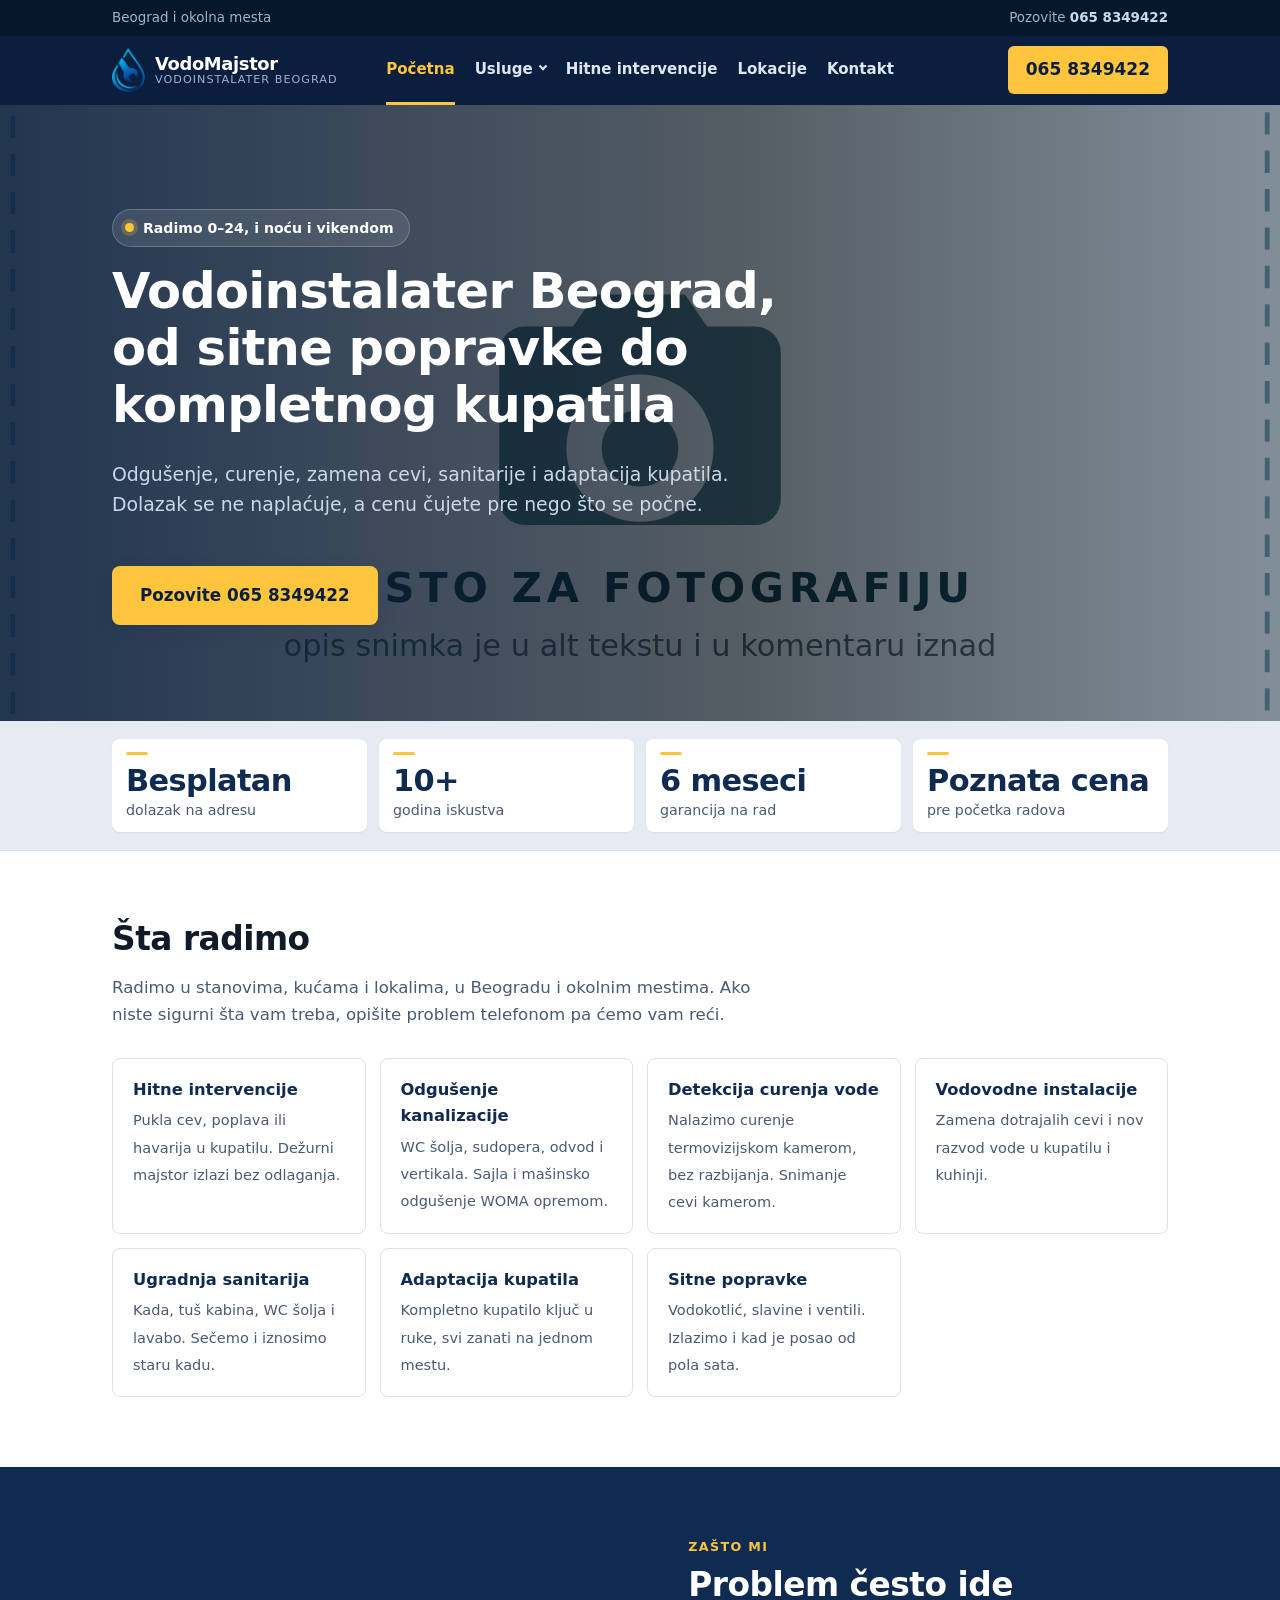
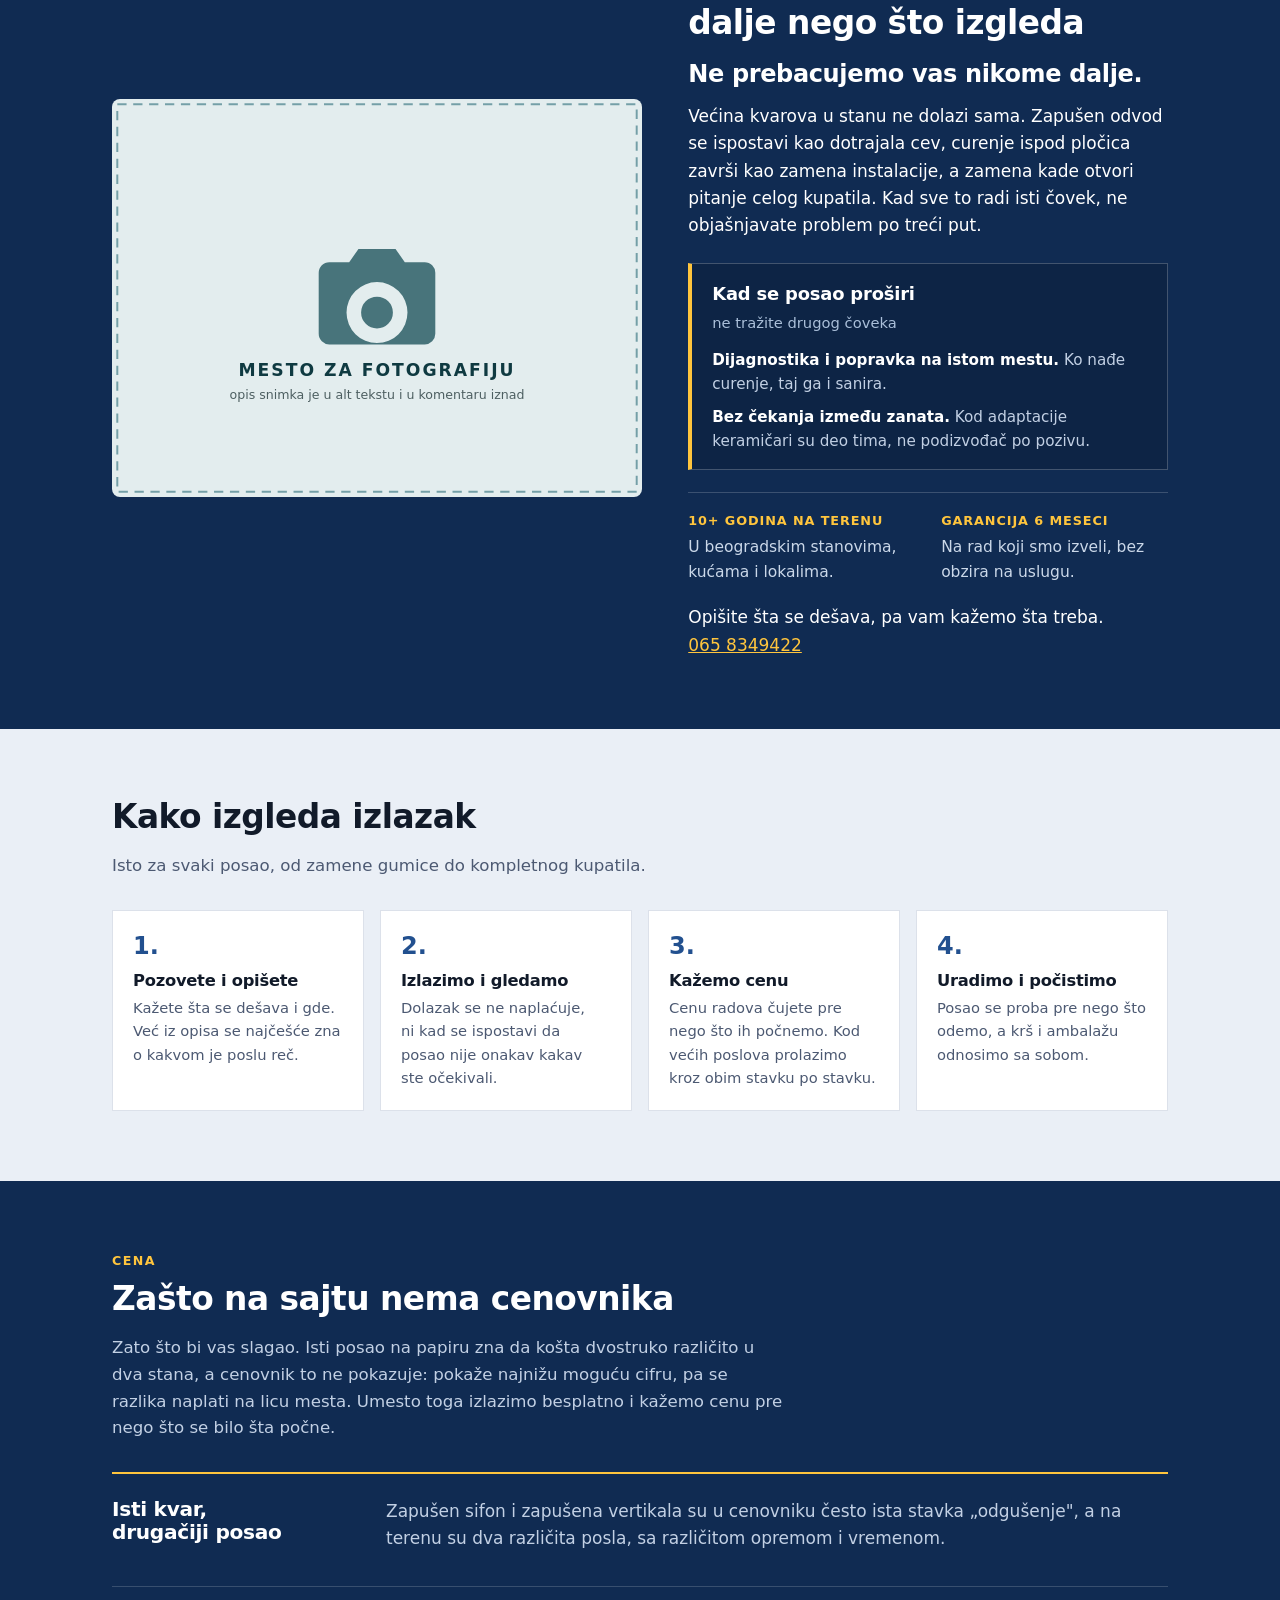
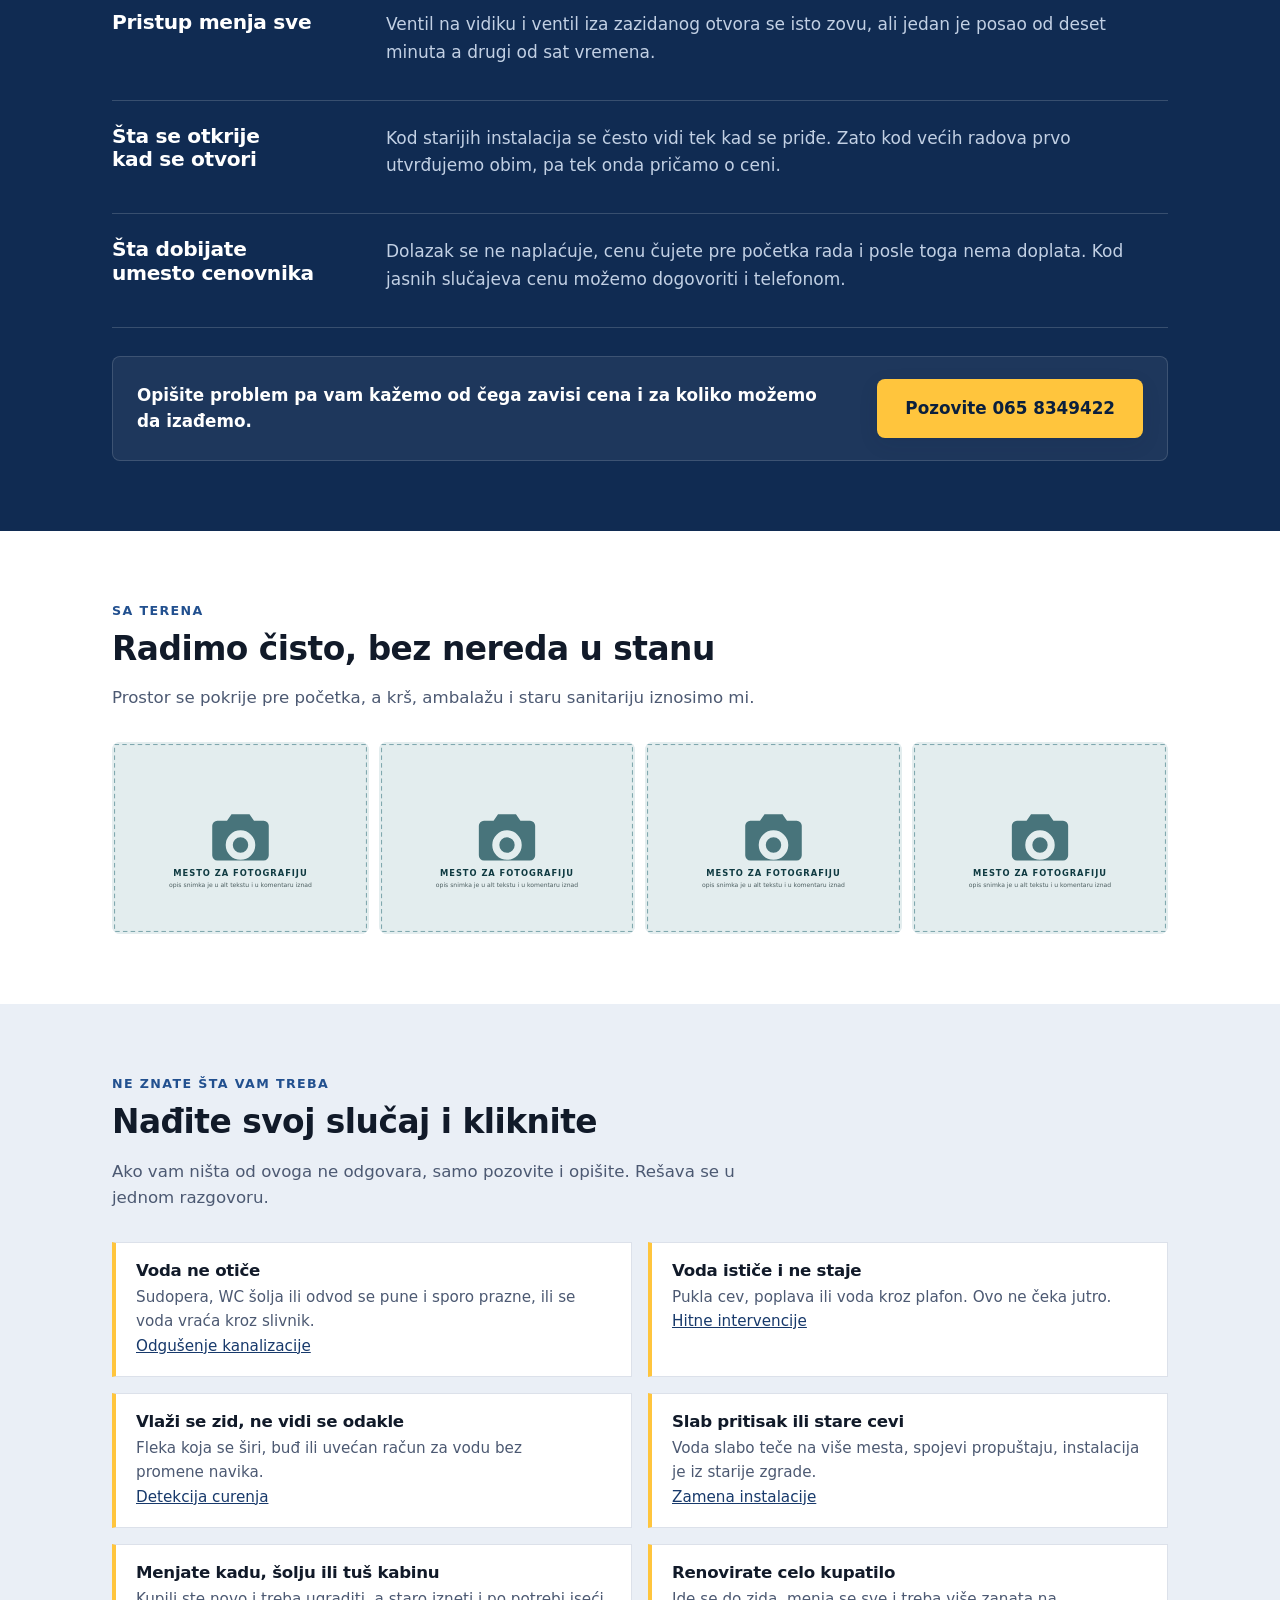
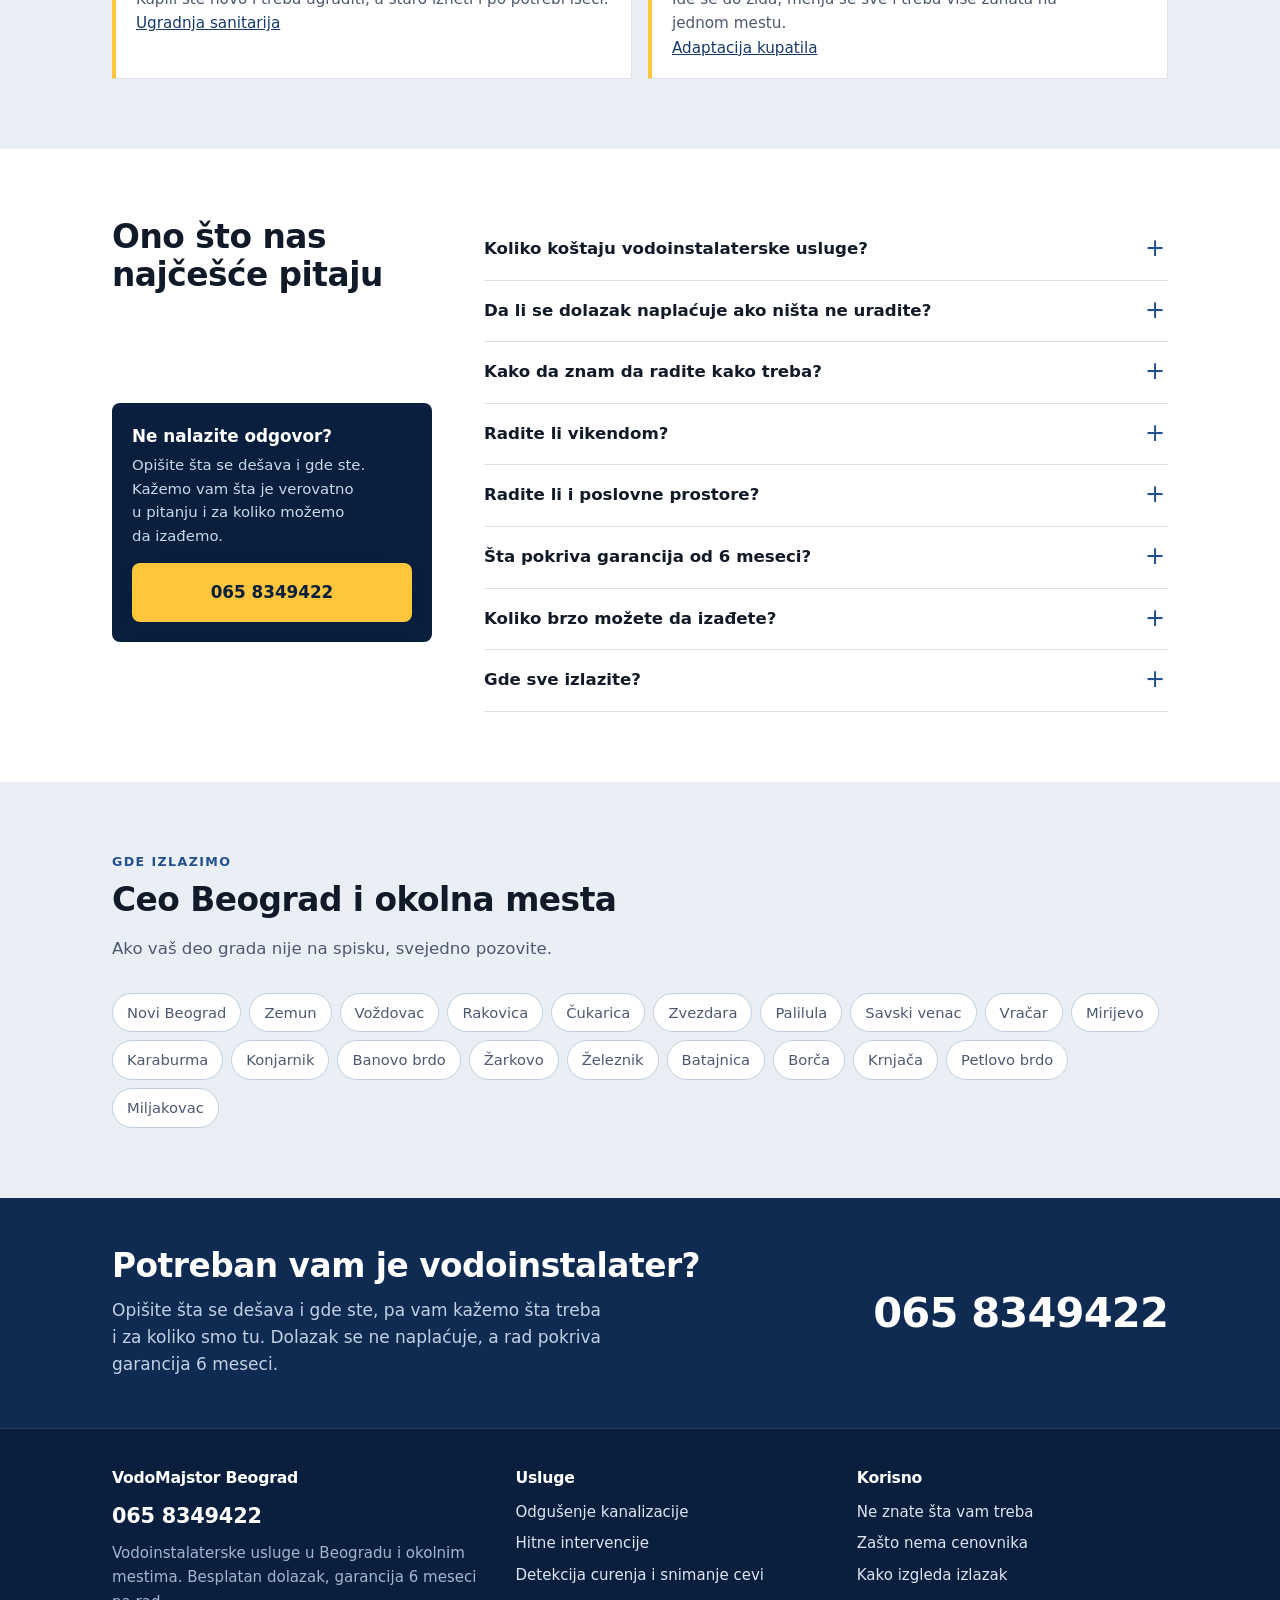
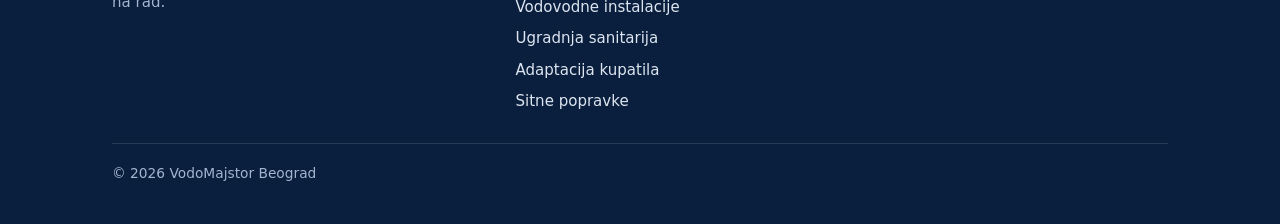
==== index.html @ 96fa8dd1 "Home v3: kraci podnaslov Co-Authored-By: Claude Opus 5 <noreply@anthropic.com>" ====
<!doctype html>
<html lang="sr">
<head>
<meta charset="utf-8">
<meta name="viewport" content="width=device-width, initial-scale=1">

<title>Vodoinstalater Beograd | Odgušenje, curenje, kupatila | VodoMajstor</title>
<meta name="description" content="Vodoinstalater u Beogradu za odgušenje kanalizacije, hitne intervencije, detekciju curenja, zamenu cevi i kompletna kupatila. Besplatan dolazak, garancija 6 meseci na rad.">
<link rel="canonical" href="https://vodomajstor-beograd.rs/">

<meta property="og:type" content="website">
<meta property="og:title" content="Vodoinstalater Beograd, od sitne popravke do kompletnog kupatila">
<meta property="og:description" content="Odgušenje, hitne intervencije, detekcija curenja, instalacije, sanitarije i adaptacija kupatila. Besplatan dolazak, garancija 6 meseci na rad.">
<meta property="og:url" content="https://vodomajstor-beograd.rs/">
<meta property="og:locale" content="sr_RS">

<link rel="stylesheet" href="/css/style.css">
</head>
<body>

<a class="visually-hidden" href="#glavni-sadrzaj">Preskoči na sadržaj</a>

<div class="topbar">
  <div class="wrap">
    <span>Beograd i okolna mesta</span>
    <span>Pozovite <a href="tel:+381658349422">065 8349422</a></span>
  </div>
</div>

<header class="site-header">
  <div class="wrap">
    <div class="site-header__bar">
      <a class="brand" href="/">
        <img src="/slike/logo.webp" alt="" width="72" height="96" decoding="async">
        <span class="brand__text">
          <strong>VodoMajstor</strong>
          <span>Vodoinstalater Beograd</span>
        </span>
      </a>

      <nav class="site-nav" id="glavna-navigacija" data-open="false" aria-label="Glavna navigacija">
        <ul>
          <li><a href="/" aria-current="page">Početna</a></li>

          <li>
            <button class="sub-toggle" type="button" aria-expanded="false">Usluge</button>
            <ul class="sub">
              <li class="sub__group">Hitno i odgušenje</li>
              <li><a href="/odgusenje-kanalizacije/">Odgušenje kanalizacije<em>WC, sudopera, odvod, mašinsko</em></a></li>
              <li><a href="/hitne-intervencije/">Hitne intervencije<em>Pukla cev, poplava, havarija</em></a></li>

              <li class="sub__group">Radovi i dijagnostika</li>
              <li><a href="/detekcija-curenja-vode/">Detekcija curenja<em>Snimanje cevi kamerom</em></a></li>
              <li><a href="/vodovodne-instalacije/">Vodovodne instalacije<em>Zamena cevi, razvod vode</em></a></li>
              <li><a href="/ugradnja-sanitarija/">Ugradnja sanitarija<em>WC šolja, kada, tuš kabina</em></a></li>
              <li><a href="/adaptacija-kupatila/">Adaptacija kupatila<em>Kompletno kupatilo, ključ u ruke</em></a></li>
              <li><a href="/sitne-popravke/">Sitne popravke<em>Slavine, ventili, vodokotlići</em></a></li>

              <li class="sub__cta">
                <b>Ne znate koga da zovete?</b>
                <span>Opišite problem, kažemo vam šta treba.</span>
                <a href="tel:+381658349422">065 8349422</a>
              </li>
            </ul>
          </li>

          <li><a href="/hitne-intervencije/">Hitne intervencije</a></li>
          <li><a href="#gde-izlazimo">Lokacije</a></li>
          <li><a href="/kontakt/">Kontakt</a></li>
        </ul>
      </nav>

      <button class="nav-toggle" type="button" aria-expanded="false" aria-controls="glavna-navigacija">
        <b aria-hidden="true"></b> Meni
      </button>

      <a class="header-call" href="tel:+381658349422">065 8349422</a>
    </div>
  </div>
</header>

<main id="glavni-sadrzaj">

  <!-- ===== Hero ===== -->
  <section class="hero">
    <div class="hero__media" aria-hidden="true">
      <!-- FOTO BRIEF: majstor u radnom odelu sa alatom, u kupatilu ili pored kombija, gleda u kameru ili radi |
           pejzaž, širok kadar, mesta sa leve strane za tekst | pozadina heroja, biće zatamnjena.
           Ovo je najvažnija slika na sajtu, jer je prvo što vidi najveći deo saobraćaja. -->
      <img src="/slike/_placeholder.svg"
           data-foto="home-hero-majstor"
           alt="Vodoinstalater u Beogradu na intervenciji"
           width="1600" height="900" fetchpriority="high" decoding="async">
    </div>

    <div class="wrap">
      <div class="hero__inner">
        <span class="hero__status">Radimo 0–24, i noću i vikendom</span>

        <h1>Vodoinstalater Beograd, od sitne popravke do kompletnog kupatila</h1>

        <p class="hero__sub">
          Odgušenje, curenje, zamena cevi, sanitarije i adaptacija kupatila.
          Dolazak se ne naplaćuje, a cenu čujete pre nego što se počne.
        </p>

        <div class="btn-row">
          <a class="btn btn--call" href="tel:+381658349422">Pozovite 065 8349422</a>
        </div>
      </div>
    </div>
  </section>

  <!-- ===== Traka sa brojevima ===== -->
  <div class="stats">
    <div class="wrap">
      <ul>
        <li><b>Besplatan</b><span>dolazak na adresu</span></li>
        <li><b>10+</b><span>godina iskustva</span></li>
        <li><b>6 meseci</b><span>garancija na rad</span></li>
        <li><b>Poznata cena</b><span>pre početka radova</span></li>
      </ul>
    </div>
  </div>

  <!-- ===== Usluge ===== -->
  <section class="sec" id="usluge">
    <div class="wrap">
      <div class="sec__head">
        <h2>Šta radimo</h2>
        <p>Radimo u stanovima, kućama i lokalima, u Beogradu i okolnim mestima. Ako niste sigurni šta vam treba, opišite problem telefonom pa ćemo vam reći.</p>
      </div>

      <div class="cards">
        <a href="/hitne-intervencije/"><b>Hitne intervencije</b><span>Pukla cev, poplava ili havarija u kupatilu. Dežurni majstor izlazi bez odlaganja.</span></a>
        <a href="/odgusenje-kanalizacije/"><b>Odgušenje kanalizacije</b><span>WC šolja, sudopera, odvod i vertikala. Sajla i mašinsko odgušenje WOMA opremom.</span></a>
        <a href="/detekcija-curenja-vode/"><b>Detekcija curenja vode</b><span>Nalazimo curenje termovizijskom kamerom, bez razbijanja. Snimanje cevi kamerom.</span></a>
        <a href="/vodovodne-instalacije/"><b>Vodovodne instalacije</b><span>Zamena dotrajalih cevi i nov razvod vode u kupatilu i kuhinji.</span></a>
        <a href="/ugradnja-sanitarija/"><b>Ugradnja sanitarija</b><span>Kada, tuš kabina, WC šolja i lavabo. Sečemo i iznosimo staru kadu.</span></a>
        <a href="/adaptacija-kupatila/"><b>Adaptacija kupatila</b><span>Kompletno kupatilo ključ u ruke, svi zanati na jednom mestu.</span></a>
        <a href="/sitne-popravke/"><b>Sitne popravke</b><span>Vodokotlić, slavine i ventili. Izlazimo i kad je posao od pola sata.</span></a>
      </div>
    </div>
  </section>

  <!-- ===== Jedan majstor za sve (diferencijator) ===== -->
  <section class="sec sec--dark" id="jedan-broj">
    <div class="wrap">
      <div class="split">
        <div class="split__media">
          <!-- FOTO BRIEF: kombi sa opremom otvoren, vidi se alat i mašine, ili majstor sa opremom u haustoru |
               pejzaž | uz sekciju o tome zašto jedan majstor za sve -->
          <img src="/slike/_placeholder.svg"
               data-foto="home-oprema-kombi"
               alt="Oprema vodoinstalatera za izlazak na teren u Beogradu"
               width="800" height="600" loading="lazy" decoding="async">
        </div>

        <div>
          <span class="sec__label">Zašto mi</span>
          <h2>Problem često ide dalje nego što izgleda</h2>

          <p class="lead-line">Ne prebacujemo vas nikome dalje.</p>
          <p>
            Većina kvarova u stanu ne dolazi sama. Zapušen odvod se ispostavi kao dotrajala cev,
            curenje ispod pločica završi kao zamena instalacije, a zamena kade otvori pitanje
            celog kupatila. Kad sve to radi isti čovek, ne objašnjavate problem po treći put.
          </p>

          <div class="kit">
            <div class="kit__head">
              <b>Kad se posao proširi</b>
              <span>ne tražite drugog čoveka</span>
            </div>
            <div class="kit__lines">
              <p><b>Dijagnostika i popravka na istom mestu.</b> Ko nađe curenje, taj ga i sanira.</p>
              <p><b>Bez čekanja između zanata.</b> Kod adaptacije keramičari su deo tima, ne podizvođač po pozivu.</p>
            </div>
          </div>

          <div class="rule">
            <div>
              <b>10+ godina na terenu</b>
              <span>U beogradskim stanovima, kućama i lokalima.</span>
            </div>
            <div>
              <b>Garancija 6 meseci</b>
              <span>Na rad koji smo izveli, bez obzira na uslugu.</span>
            </div>
          </div>

          <p style="margin-top:20px">Opišite šta se dešava, pa vam kažemo šta treba. <a href="tel:+381658349422">065 8349422</a></p>
        </div>
      </div>
    </div>
  </section>

  <!-- ===== Kako izgleda izlazak ===== -->
  <section class="sec sec--soft" id="kako-radimo">
    <div class="wrap">
      <div class="sec__head">
        <h2>Kako izgleda izlazak</h2>
        <p>Isto za svaki posao, od zamene gumice do kompletnog kupatila.</p>
      </div>

      <ol class="steps">
        <li>
          <h3>Pozovete i opišete</h3>
          <p>Kažete šta se dešava i gde. Već iz opisa se najčešće zna o kakvom je poslu reč.</p>
        </li>
        <li>
          <h3>Izlazimo i gledamo</h3>
          <p>Dolazak se ne naplaćuje, ni kad se ispostavi da posao nije onakav kakav ste očekivali.</p>
        </li>
        <li>
          <h3>Kažemo cenu</h3>
          <p>Cenu radova čujete pre nego što ih počnemo. Kod većih poslova prolazimo kroz obim stavku po stavku.</p>
        </li>
        <li>
          <h3>Uradimo i počistimo</h3>
          <p>Posao se proba pre nego što odemo, a krš i ambalažu odnosimo sa sobom.</p>
        </li>
      </ol>
    </div>
  </section>

  <!-- ===== Cenovnik ===== -->
  <section class="sec sec--dark" id="cena">
    <div class="wrap">
      <div class="sec__head">
        <span class="sec__label">Cena</span>
        <h2>Zašto na sajtu nema cenovnika</h2>
        <p>Zato što bi vas slagao. Isti posao na papiru zna da košta dvostruko različito u dva stana, a cenovnik to ne pokazuje: pokaže najnižu moguću cifru, pa se razlika naplati na licu mesta. Umesto toga izlazimo besplatno i kažemo cenu pre nego što se bilo šta počne.</p>
      </div>

      <div class="rows rows--dark">
        <div class="rows__item">
          <h3>Isti kvar, drugačiji posao</h3>
          <div><p>Zapušen sifon i zapušena vertikala su u cenovniku često ista stavka „odgušenje", a na terenu su dva različita posla, sa različitom opremom i vremenom.</p></div>
        </div>
        <div class="rows__item">
          <h3>Pristup menja sve</h3>
          <div><p>Ventil na vidiku i ventil iza zazidanog otvora se isto zovu, ali jedan je posao od deset minuta a drugi od sat vremena.</p></div>
        </div>
        <div class="rows__item">
          <h3>Šta se otkrije kad se otvori</h3>
          <div><p>Kod starijih instalacija se često vidi tek kad se priđe. Zato kod većih radova prvo utvrđujemo obim, pa tek onda pričamo o ceni.</p></div>
        </div>
        <div class="rows__item">
          <h3>Šta dobijate umesto cenovnika</h3>
          <div><p>Dolazak se ne naplaćuje, cenu čujete pre početka rada i posle toga nema doplata. Kod jasnih slučajeva cenu možemo dogovoriti i telefonom.</p></div>
        </div>
      </div>

      <div class="cta-strip cta-strip--dark" style="margin-top:28px">
        <p>Opišite problem pa vam kažemo od čega zavisi cena i za koliko možemo da izađemo.</p>
        <a class="btn btn--call" href="tel:+381658349422">Pozovite 065 8349422</a>
      </div>
    </div>
  </section>

  <!-- ===== Sa terena ===== -->
  <section class="sec">
    <div class="wrap">
      <div class="sec__head">
        <span class="sec__label">Sa terena</span>
        <h2>Radimo čisto, bez nereda u stanu</h2>
        <p>Prostor se pokrije pre početka, a krš, ambalažu i staru sanitariju iznosimo mi.</p>
      </div>

      <ul class="gallery" data-gallery>
        <li>
          <button type="button" aria-label="Uvećaj fotografiju: mašinsko odgušenje">
            <!-- FOTO BRIEF: WOMA oprema u radu | kvadrat ili pejzaž | traka „sa terena", najbolja slika sa odgušenja -->
            <img src="/slike/_placeholder.svg" data-foto="home-odgusenje"
                 alt="Mašinsko odgušenje kanalizacije u Beogradu"
                 width="600" height="450" loading="lazy" decoding="async">
          </button>
        </li>
        <li>
          <button type="button" aria-label="Uvećaj fotografiju: nov razvod cevi">
            <!-- FOTO BRIEF: nove cevi u trasi pre zatvaranja | kvadrat ili pejzaž | najbolja slika sa instalacija -->
            <img src="/slike/_placeholder.svg" data-foto="home-instalacije"
                 alt="Nov razvod vodovodnih cevi u kupatilu"
                 width="600" height="450" loading="lazy" decoding="async">
          </button>
        </li>
        <li>
          <button type="button" aria-label="Uvećaj fotografiju: montaža sanitarije">
            <!-- FOTO BRIEF: montaža tuš kabine ili kade | kvadrat ili pejzaž | najbolja slika sa sanitarija -->
            <img src="/slike/_placeholder.svg" data-foto="home-sanitarije"
                 alt="Montaža tuš kabine u kupatilu u Beogradu"
                 width="600" height="450" loading="lazy" decoding="async">
          </button>
        </li>
        <li>
          <button type="button" aria-label="Uvećaj fotografiju: gotovo kupatilo">
            <!-- FOTO BRIEF: gotovo renovirano kupatilo | kvadrat ili pejzaž | najbolja slika sa adaptacije -->
            <img src="/slike/_placeholder.svg" data-foto="home-adaptacija"
                 alt="Gotovo kupatilo posle kompletne adaptacije"
                 width="600" height="450" loading="lazy" decoding="async">
          </button>
        </li>
      </ul>
    </div>
  </section>

  <!-- ===== Kad koga zvati ===== -->
  <section class="sec sec--soft" id="sta-mi-treba">
    <div class="wrap">
      <div class="sec__head">
        <span class="sec__label">Ne znate šta vam treba</span>
        <h2>Nađite svoj slučaj i kliknite</h2>
        <p>Ako vam ništa od ovoga ne odgovara, samo pozovite i opišite. Rešava se u jednom razgovoru.</p>
      </div>

      <div class="warn">
        <div class="warn__item">
          <h3>Voda ne otiče</h3>
          <p>Sudopera, WC šolja ili odvod se pune i sporo prazne, ili se voda vraća kroz slivnik.<br><a href="/odgusenje-kanalizacije/">Odgušenje kanalizacije</a></p>
        </div>
        <div class="warn__item">
          <h3>Voda ističe i ne staje</h3>
          <p>Pukla cev, poplava ili voda kroz plafon. Ovo ne čeka jutro.<br><a href="/hitne-intervencije/">Hitne intervencije</a></p>
        </div>
        <div class="warn__item">
          <h3>Vlaži se zid, ne vidi se odakle</h3>
          <p>Fleka koja se širi, buđ ili uvećan račun za vodu bez promene navika.<br><a href="/detekcija-curenja-vode/">Detekcija curenja</a></p>
        </div>
        <div class="warn__item">
          <h3>Slab pritisak ili stare cevi</h3>
          <p>Voda slabo teče na više mesta, spojevi propuštaju, instalacija je iz starije zgrade.<br><a href="/vodovodne-instalacije/">Zamena instalacije</a></p>
        </div>
        <div class="warn__item">
          <h3>Menjate kadu, šolju ili tuš kabinu</h3>
          <p>Kupili ste novo i treba ugraditi, a staro izneti i po potrebi iseći.<br><a href="/ugradnja-sanitarija/">Ugradnja sanitarija</a></p>
        </div>
        <div class="warn__item">
          <h3>Renovirate celo kupatilo</h3>
          <p>Ide se do zida, menja se sve i treba više zanata na jednom mestu.<br><a href="/adaptacija-kupatila/">Adaptacija kupatila</a></p>
        </div>
      </div>
    </div>
  </section>

  <!-- ===== FAQ ===== -->
  <section class="sec">
    <div class="wrap">
      <div class="faq-grid">
        <div class="sec__head">
          <h2>Ono što nas najčešće pitaju</h2>
        </div>

        <div class="faq">
          <details>
            <summary>Koliko koštaju vodoinstalaterske usluge?</summary>
            <div class="faq__a">
              <p>Zavisi od posla, a razlika između dva slična slučaja ume da bude velika. Dolazak se ne naplaćuje, pa izlazimo, pogledamo i kažemo cenu pre nego što bilo šta počnemo. Kod jasnih slučajeva cenu možemo dogovoriti i telefonom. <a href="#cena">Zašto nema cenovnika</a> objasnili smo iznad.</p>
            </div>
          </details>

          <details>
            <summary>Da li se dolazak naplaćuje ako ništa ne uradite?</summary>
            <div class="faq__a">
              <p>Ne. Dolazak se ne naplaćuje ni kad se posle pregleda dogovorimo da se ne radi. Bolje je da izađemo i kažemo da nešto ne vredi raditi, nego da vas ubeđujemo preko telefona.</p>
            </div>
          </details>

          <details>
            <summary>Kako da znam da radite kako treba?</summary>
            <div class="faq__a">
              <p>Prava preporuka dolazi od ljudi kojima smo radili, a ne sa sajta, pa je nećemo izmišljati. Ono što možemo da ponudimo unapred su tri stvari koje se proveravaju: cenu čujete pre nego što se počne, rad pokriva garancija 6 meseci, i za sobom ostavljamo čisto. Ako nešto ne valja, izlazimo ponovo.</p>
            </div>
          </details>

          <details>
            <summary>Radite li vikendom?</summary>
            <div class="faq__a">
              <p>Za hitne slučajeve izlazimo i vikendom i noću. Planski poslovi, kao montaža ili adaptacija, dogovaraju se za termin koji vama odgovara. Ako se voda izliva, to je <a href="/hitne-intervencije/">hitna intervencija</a> i tako je tretiramo.</p>
            </div>
          </details>

          <details>
            <summary>Radite li i poslovne prostore?</summary>
            <div class="faq__a">
              <p>Da, stanove, kuće i lokale. Kod lokala se radovi obično dogovaraju van radnog vremena, da prostor ne stoji zatvoren duže nego što mora.</p>
            </div>
          </details>

          <details>
            <summary>Šta pokriva garancija od 6 meseci?</summary>
            <div class="faq__a">
              <p>Garancija pokriva <strong>naš rad</strong>: ono što smo mi izveli, spojili ili ugradili. Ne pokriva proizvod koji ste sami kupili, jer za njega garantuje proizvođač, ni kvar nastao naknadno.</p>
            </div>
          </details>

          <details>
            <summary>Koliko brzo možete da izađete?</summary>
            <div class="faq__a">
              <p>Kod hitnih slučajeva i zapušenja najčešće smo na adresi za 30 minuta. Za planske poslove se dogovara termin, jer tu nije bitna brzina nego da se izađe kad vama odgovara.</p>
            </div>
          </details>

          <details>
            <summary>Gde sve izlazite?</summary>
            <div class="faq__a">
              <p>Ceo Beograd i okolna mesta. Ako vaš deo grada nije na <a href="#gde-izlazimo">spisku</a>, svejedno pozovite pa da proverimo.</p>
            </div>
          </details>
        </div>

        <div class="faq-card">
          <b>Ne nalazite odgovor?</b>
          <p>Opišite šta se dešava i gde ste. Kažemo vam šta je verovatno u pitanju i za koliko možemo da izađemo.</p>
          <a class="btn btn--call" href="tel:+381658349422">065 8349422</a>
        </div>
      </div>
    </div>
  </section>

  <!-- ===== Gde radimo ===== -->
  <section class="sec sec--soft" id="gde-izlazimo">
    <div class="wrap">
      <div class="sec__head">
        <span class="sec__label">Gde izlazimo</span>
        <h2>Ceo Beograd i okolna mesta</h2>
        <p>Ako vaš deo grada nije na spisku, svejedno pozovite.</p>
      </div>

      <ul class="chips">
        <li><span>Novi Beograd</span></li>
        <li><span>Zemun</span></li>
        <li><span>Voždovac</span></li>
        <li><span>Rakovica</span></li>
        <li><span>Čukarica</span></li>
        <li><span>Zvezdara</span></li>
        <li><span>Palilula</span></li>
        <li><span>Savski venac</span></li>
        <li><span>Vračar</span></li>
        <li><span>Mirijevo</span></li>
        <li><span>Karaburma</span></li>
        <li><span>Konjarnik</span></li>
        <li><span>Banovo brdo</span></li>
        <li><span>Žarkovo</span></li>
        <li><span>Železnik</span></li>
        <li><span>Batajnica</span></li>
        <li><span>Borča</span></li>
        <li><span>Krnjača</span></li>
        <li><span>Petlovo brdo</span></li>
        <li><span>Miljakovac</span></li>
      </ul>
    </div>
  </section>

  <!-- ===== Završni CTA ===== -->
  <section class="band">
    <div class="wrap">
      <div class="band__inner">
        <div>
          <h2>Potreban vam je vodoinstalater?</h2>
          <p>Opišite šta se dešava i gde ste, pa vam kažemo šta treba i za koliko smo tu. Dolazak se ne naplaćuje, a rad pokriva garancija 6 meseci.</p>
        </div>
        <a class="band__phone" href="tel:+381658349422">065 8349422</a>
      </div>
    </div>
  </section>

</main>

<footer class="site-footer">
  <div class="wrap">
    <div class="footer-grid">
      <div>
        <h2>VodoMajstor Beograd</h2>
        <a class="footer-phone" href="tel:+381658349422">065 8349422</a>
        <p>Vodoinstalaterske usluge u Beogradu i okolnim mestima. Besplatan dolazak, garancija 6 meseci na rad.</p>
      </div>

      <div>
        <h3>Usluge</h3>
        <ul>
          <li><a href="/odgusenje-kanalizacije/">Odgušenje kanalizacije</a></li>
          <li><a href="/hitne-intervencije/">Hitne intervencije</a></li>
          <li><a href="/detekcija-curenja-vode/">Detekcija curenja i snimanje cevi</a></li>
          <li><a href="/vodovodne-instalacije/">Vodovodne instalacije</a></li>
          <li><a href="/ugradnja-sanitarija/">Ugradnja sanitarija</a></li>
          <li><a href="/adaptacija-kupatila/">Adaptacija kupatila</a></li>
          <li><a href="/sitne-popravke/">Sitne popravke</a></li>
        </ul>
      </div>

      <div>
        <h3>Korisno</h3>
        <ul>
          <li><a href="/#sta-mi-treba">Ne znate šta vam treba</a></li>
          <li><a href="/#cena">Zašto nema cenovnika</a></li>
          <li><a href="/#kako-radimo">Kako izgleda izlazak</a></li>
        </ul>
      </div>
    </div>

    <div class="footer-bottom">
      <p>© 2026 VodoMajstor Beograd</p>
    </div>
  </div>
</footer>

<div class="call-dock">
  <a class="btn btn--call" href="tel:+381658349422">Pozovite 065 8349422</a>
</div>

<dialog class="lightbox" id="lightbox" aria-label="Uvećana fotografija">
  <button class="lightbox__close" type="button" aria-label="Zatvori">&times;</button>
  <img src="" alt="">
</dialog>

<script src="/js/site.js" defer></script>

<script type="application/ld+json">
{
  "@context": "https://schema.org",
  "@graph": [
    {
      "@type": "Plumber",
      "@id": "https://vodomajstor-beograd.rs/#biznis",
      "name": "VodoMajstor Beograd",
      "url": "https://vodomajstor-beograd.rs/",
      "telephone": "+381658349422",
      "areaServed": { "@type": "City", "name": "Beograd" },
      "address": { "@type": "PostalAddress", "addressLocality": "Beograd", "addressCountry": "RS" },
      "hasOfferCatalog": {
        "@type": "OfferCatalog",
        "name": "Vodoinstalaterske usluge",
        "itemListElement": [
          { "@type": "Offer", "itemOffered": { "@type": "Service", "name": "Hitne vodoinstalaterske intervencije", "url": "https://vodomajstor-beograd.rs/hitne-intervencije/" } },
          { "@type": "Offer", "itemOffered": { "@type": "Service", "name": "Odgušenje kanalizacije", "url": "https://vodomajstor-beograd.rs/odgusenje-kanalizacije/" } },
          { "@type": "Offer", "itemOffered": { "@type": "Service", "name": "Detekcija curenja vode i snimanje cevi kamerom", "url": "https://vodomajstor-beograd.rs/detekcija-curenja-vode/" } },
          { "@type": "Offer", "itemOffered": { "@type": "Service", "name": "Vodovodne instalacije i zamena cevi", "url": "https://vodomajstor-beograd.rs/vodovodne-instalacije/" } },
          { "@type": "Offer", "itemOffered": { "@type": "Service", "name": "Ugradnja i zamena sanitarija", "url": "https://vodomajstor-beograd.rs/ugradnja-sanitarija/" } },
          { "@type": "Offer", "itemOffered": { "@type": "Service", "name": "Renoviranje i adaptacija kupatila", "url": "https://vodomajstor-beograd.rs/adaptacija-kupatila/" } },
          { "@type": "Offer", "itemOffered": { "@type": "Service", "name": "Popravka i zamena vodokotlića, slavina i ventila", "url": "https://vodomajstor-beograd.rs/sitne-popravke/" } }
        ]
      }
    },
    {
      "@type": "FAQPage",
      "@id": "https://vodomajstor-beograd.rs/#faq",
      "mainEntity": [
        {
          "@type": "Question",
          "name": "Koliko koštaju vodoinstalaterske usluge?",
          "acceptedAnswer": { "@type": "Answer", "text": "Zavisi od posla, a razlika između dva slična slučaja ume da bude velika. Dolazak se ne naplaćuje, pa izlazimo, pogledamo i kažemo cenu pre nego što bilo šta počnemo. Kod jasnih slučajeva cenu možemo dogovoriti i telefonom." }
        },
        {
          "@type": "Question",
          "name": "Da li se dolazak naplaćuje ako ništa ne uradite?",
          "acceptedAnswer": { "@type": "Answer", "text": "Ne. Dolazak se ne naplaćuje ni kad se posle pregleda dogovorimo da se ne radi." }
        },
        {
          "@type": "Question",
          "name": "Kako da znam da radite kako treba?",
          "acceptedAnswer": { "@type": "Answer", "text": "Prava preporuka dolazi od ljudi kojima smo radili, a ne sa sajta. Unapred se proveravaju tri stvari: cenu čujete pre nego što se počne, rad pokriva garancija 6 meseci, i za sobom ostavljamo čisto." }
        },
        {
          "@type": "Question",
          "name": "Radite li vikendom?",
          "acceptedAnswer": { "@type": "Answer", "text": "Za hitne slučajeve izlazimo i vikendom i noću. Planski poslovi se dogovaraju za termin koji vama odgovara." }
        },
        {
          "@type": "Question",
          "name": "Radite li i poslovne prostore?",
          "acceptedAnswer": { "@type": "Answer", "text": "Da, stanove, kuće i lokale. Kod lokala se radovi obično dogovaraju van radnog vremena." }
        },
        {
          "@type": "Question",
          "name": "Šta pokriva garancija od 6 meseci?",
          "acceptedAnswer": { "@type": "Answer", "text": "Garancija pokriva naš rad: ono što smo mi izveli, spojili ili ugradili. Ne pokriva proizvod koji ste sami kupili." }
        },
        {
          "@type": "Question",
          "name": "Koliko brzo možete da izađete?",
          "acceptedAnswer": { "@type": "Answer", "text": "Kod hitnih slučajeva i zapušenja najčešće smo na adresi za 30 minuta. Za planske poslove se dogovara termin." }
        },
        {
          "@type": "Question",
          "name": "Gde sve izlazite?",
          "acceptedAnswer": { "@type": "Answer", "text": "Ceo Beograd i okolna mesta. Ako vaš deo grada nije na spisku, svejedno pozovite pa da proverimo." }
        }
      ]
    }
  ]
}
</script>

</body>
</html>
---- css/style.css ----
/* ==========================================================================
   VodoMajstor Beograd — zajednički stilovi
   Jedan fajl za ceo sajt. Mobile-first. Bez eksternih fontova i biblioteka.

   Boje su semantički tokeni (--brand-*, --accent-*), pa se paleta menja
   na jednom mestu. Izabrana paleta: mornarska plava + žuta, prati logo.
   ========================================================================== */

/* --- 1. Tokeni ----------------------------------------------------------- */

:root {
  /* Osnovna paleta: mornarska plava + žuta.
     Prati logo, čiji raspon ide od #001356 do #32bdf6. */
  --brand-900: #0a1f3d;
  --brand-800: #102b52;
  --brand-700: #17396b;
  --brand-600: #22508f;
  --brand-100: #e6ebf3;

  --accent: #ffc53d;
  --accent-hover: #eab016;
  --accent-ink: #0a1f3d;

  /* Neutralno */
  --ink: #111a29;
  --ink-muted: #4c5972;
  --line: #dce1ea;
  --bg: #ffffff;
  --bg-soft: #eaeff6;

  /* Tipografija */
  --font: system-ui, -apple-system, "Segoe UI", Roboto, "Helvetica Neue",
    Arial, "Noto Sans", sans-serif;

  /* Ritam */
  --wrap: 1120px;
  --gut: 20px;
  --sec-y: 48px;
  --r: 8px;

  --shadow: 0 1px 2px rgba(10, 31, 61, .07), 0 6px 20px rgba(10, 31, 61, .09);
}

@media (min-width: 768px) {
  :root { --gut: 32px; --sec-y: 70px; }
}

/* --- 2. Reset ------------------------------------------------------------ */

*, *::before, *::after { box-sizing: border-box; }

html { -webkit-text-size-adjust: 100%; scroll-behavior: smooth; }

@media (prefers-reduced-motion: reduce) {
  html { scroll-behavior: auto; }
  *, *::before, *::after {
    animation-duration: .01ms !important;
    transition-duration: .01ms !important;
  }
}

body {
  margin: 0;
  font-family: var(--font);
  font-size: 17px;
  line-height: 1.6;
  color: var(--ink);
  background: var(--bg);
  -webkit-font-smoothing: antialiased;
}

img { max-width: 100%; height: auto; display: block; }

h1, h2, h3, h4 {
  margin: 0 0 .5em;
  line-height: 1.15;
  letter-spacing: -.015em;
  font-weight: 800;
  text-wrap: balance;
}

h1 { font-size: clamp(1.85rem, 5.2vw, 2.9rem); }
h2 { font-size: clamp(1.45rem, 3.4vw, 2.05rem); }
h3 { font-size: clamp(1.1rem, 1.9vw, 1.26rem); font-weight: 700; }

p { margin: 0 0 1em; text-wrap: pretty; }
p:last-child { margin-bottom: 0; }

a { color: var(--brand-700); }

ul, ol { margin: 0 0 1em; padding-left: 1.15em; }
li + li { margin-top: .35em; }

:where(a, button, summary, [tabindex]):focus-visible {
  outline: 3px solid var(--accent);
  outline-offset: 2px;
  border-radius: 3px;
}

.visually-hidden {
  position: absolute; width: 1px; height: 1px;
  margin: -1px; padding: 0; overflow: hidden;
  clip-path: inset(50%); white-space: nowrap;
}

/* --- 3. Raspored --------------------------------------------------------- */

.wrap {
  width: 100%;
  max-width: var(--wrap);
  margin-inline: auto;
  padding-inline: var(--gut);
}

.sec { padding-block: var(--sec-y); }
.sec--soft { background: var(--bg-soft); }
.sec--dark { background: var(--brand-800); color: #fff; }

/* Kompaktna tamna traka: zadržava predah u ritmu, ali sa manje tamne mase
   nego puna sekcija. Za kratke sekcije poput pokrivenosti. */
.sec--traka { padding-block: calc(var(--sec-y) * .58); }
.sec--traka .sec__head { margin-bottom: 20px; }
.sec--traka h2 { font-size: clamp(1.28rem, 2.6vw, 1.6rem); }
.sec--dark h2, .sec--dark h3 { color: #fff; }
.sec--dark a:not(.btn) { color: var(--accent); }

.sec__label {
  display: block; margin-bottom: 10px;
  color: var(--brand-600);
  font-size: .79rem; font-weight: 800;
  letter-spacing: .11em; text-transform: uppercase;
}
.sec--dark .sec__label { color: var(--accent); }

.sec__head { max-width: 62ch; margin-bottom: 30px; }
.sec__head p { color: var(--ink-muted); font-size: 1.04rem; }
.sec--dark .sec__head p { color: #c2d0e4; }

.lede { font-size: 1.06rem; color: var(--ink-muted); }

/* --- 4. Dugmad ----------------------------------------------------------- */

.btn {
  display: inline-flex;
  align-items: center;
  justify-content: center;
  gap: .5em;
  min-height: 54px;
  padding: 14px 26px;
  border: 2px solid transparent;
  border-radius: var(--r);
  font: inherit;
  font-weight: 700;
  font-size: 1.05rem;
  text-decoration: none;
  cursor: pointer;
  transition: background-color .15s, border-color .15s;
}

.btn--call { background: var(--accent); color: var(--accent-ink); box-shadow: var(--shadow); }
.btn--call:hover { background: var(--accent-hover); }

.btn--ghost { background: transparent; border-color: rgba(255, 255, 255, .45); color: #fff; }
.btn--ghost:hover { border-color: #fff; }

.btn-row { display: flex; flex-wrap: wrap; gap: 12px; }

/* --- 5. Zaglavlje -------------------------------------------------------- */

.topbar {
  background: #06162b;
  color: #9fb2cd;
  font-size: .84rem;
}
.topbar .wrap {
  display: flex;
  justify-content: space-between;
  gap: 16px;
  padding-block: 7px;
}
.topbar a { color: #cbd8e9; text-decoration: none; font-weight: 600; }
.topbar span:last-child { display: none; }
@media (min-width: 700px) { .topbar span:last-child { display: inline; } }

.site-header { position: sticky; top: 0; z-index: 40; background: var(--brand-900); color: #fff; }

/* Jedan red na desktopu: logo | navigacija | telefon.
   Na mobilnom se navigacija prelama u punu širinu ispod. */
.site-header__bar {
  display: flex; align-items: center; flex-wrap: wrap;
  gap: 12px 24px; min-height: 62px;
}

.brand {
  display: flex; align-items: center; gap: 10px;
  margin-right: auto;
  color: #fff; text-decoration: none; line-height: 1.1;
}
.brand img { height: 38px; width: auto; flex: none; }
.brand__text { display: flex; flex-direction: column; }
.brand strong { font-size: 1.12rem; font-weight: 800; letter-spacing: -.02em; }
.brand__text span { font-size: .7rem; color: #9fb2cd; text-transform: uppercase; letter-spacing: .09em; }
@media (min-width: 1040px) { .brand img { height: 44px; } }

.nav-toggle {
  display: inline-flex; align-items: center; gap: 8px;
  min-height: 44px; padding: 8px 12px;
  background: transparent;
  border: 1px solid rgba(255, 255, 255, .3);
  border-radius: 6px;
  color: #fff; font: inherit; font-weight: 600; font-size: .95rem;
  cursor: pointer;
}
.nav-toggle b { display: block; width: 18px; height: 2px; background: #fff; box-shadow: 0 5px 0 #fff, 0 -5px 0 #fff; }

.header-call {
  display: none; align-items: center; gap: 8px;
  padding: 10px 18px;
  background: var(--accent);
  border-radius: 6px;
  color: var(--accent-ink); font-weight: 800; text-decoration: none; white-space: nowrap;
}

.site-nav { flex-basis: 100%; order: 3; display: none; padding-bottom: 14px; }
.site-nav[data-open="true"] { display: block; }
.site-nav ul { margin: 0; padding: 0; list-style: none; border-top: 1px solid rgba(255, 255, 255, .15); }
.site-nav li + li { margin-top: 0; }
.site-nav a {
  display: block; padding: 13px 2px;
  border-bottom: 1px solid rgba(255, 255, 255, .1);
  color: #dde5f0; font-weight: 600; text-decoration: none;
}
.site-nav a:hover { color: #fff; }
.site-nav a[aria-current="page"] { color: var(--accent); }

/* Podmeni */
.sub-toggle {
  display: flex; align-items: center; gap: 7px;
  width: 100%; padding: 13px 2px;
  background: none; border: 0;
  border-bottom: 1px solid rgba(255, 255, 255, .1);
  color: #dde5f0; font: inherit; font-weight: 600; text-align: left;
  cursor: pointer;
}
.sub-toggle::after {
  content: ""; margin-left: auto;
  width: 8px; height: 8px;
  border-right: 2px solid currentColor; border-bottom: 2px solid currentColor;
  transform: rotate(45deg) translate(-2px, -2px);
}
.sub-toggle[aria-expanded="true"]::after { transform: rotate(-135deg) translate(-2px, -2px); }

.sub { display: none; padding: 0 0 6px 14px; }
.sub-toggle[aria-expanded="true"] + .sub { display: block; }
.sub a { font-weight: 500; font-size: .93rem; opacity: .85; }
.sub em { display: none; }

@media (min-width: 1040px) {
  .nav-toggle { display: none; }
  .header-call { display: inline-flex; }

  /* logo levo | navigacija optički na sredini | telefon desno */
  .site-header__bar { display: grid; grid-template-columns: 1fr auto 1fr; gap: 24px; }
  .brand { margin-right: 0; }
  .header-call { justify-self: end; }
  .site-nav { flex-basis: auto; order: 0; display: block; padding-bottom: 0; }
  .site-nav > ul { display: flex; gap: 20px; border: 0; }
  .site-nav > ul > li { position: relative; }
  .site-nav > ul > li > a,
  .sub-toggle {
    width: auto; padding: 21px 0; border: 0;
    border-bottom: 3px solid transparent;
    font-size: .94rem;
  }
  .site-nav > ul > li > a:hover,
  .sub-toggle:hover { border-bottom-color: rgba(255, 255, 255, .3); }
  .site-nav a[aria-current="page"] { border-bottom-color: var(--accent); }
  .sub-toggle::after { margin-left: 0; width: 6px; height: 6px; }

  /* dropdown */
  .sub {
    position: absolute; top: 100%; left: -16px;
    display: block; visibility: hidden; opacity: 0;
    width: 36rem; padding: 10px;
    background: var(--brand-800);
    border: 1px solid rgba(255, 255, 255, .14);
    border-radius: var(--r);
    box-shadow: 0 18px 40px rgba(0, 0, 0, .35);
    transition: opacity .12s;
  }
  .site-nav li:hover > .sub,
  .site-nav li:focus-within > .sub,
  .sub-toggle[aria-expanded="true"] + .sub { visibility: visible; opacity: 1; }

  .sub { display: grid; grid-template-columns: 1fr 1fr; gap: 0 8px; align-content: start; }
  .sub li { margin: 0; }
  .sub__group { grid-column: 1 / -1; }
  .sub__group ~ .sub__group { margin-top: 6px; }
  .sub__cta { grid-column: 1 / -1; }
  .sub a {
    display: block; padding: 9px 12px; border-radius: 5px;
    font-size: .93rem; font-weight: 600; opacity: 1; border: 0;
  }
  .sub a:hover { background: rgba(255, 255, 255, .09); }
  .sub em {
    display: block; margin-top: 1px;
    color: #8fa4c2; font-style: normal; font-size: .8rem; font-weight: 400;
  }
  .sub__group {
    padding: 10px 12px 4px;
    color: var(--accent);
    font-size: .72rem; font-weight: 800; letter-spacing: .1em; text-transform: uppercase;
  }
  .sub__cta {
    margin-top: 6px; padding: 12px;
    background: rgba(0, 0, 0, .28);
    border-radius: 5px;
  }
  .sub__cta b { display: block; font-size: .9rem; }
  .sub__cta span { display: block; margin-bottom: 8px; color: #8fa4c2; font-size: .8rem; }
  .sub__cta a { background: var(--accent); color: var(--accent-ink); text-align: center; }
  .sub__cta a:hover { background: var(--accent-hover); }
}

/* --- 6. Hero ------------------------------------------------------------- */

.hero { position: relative; background: var(--brand-900); color: #fff; overflow: hidden; }

.hero__media { position: absolute; inset: 0; }
.hero__media img { width: 100%; height: 100%; object-fit: cover; opacity: .5; }
.hero__media::after {
  content: "";
  position: absolute; inset: 0;
  background: linear-gradient(180deg, rgba(0, 0, 0, .28) 0%, var(--brand-900) 96%);
  opacity: .82;
}
@media (min-width: 940px) {
  .hero__media img { opacity: .62; }
  .hero__media::after {
    background: linear-gradient(90deg, var(--brand-900) 0%, rgba(0, 0, 0, .5) 58%, rgba(0, 0, 0, .12) 100%);
  }
}

.hero__inner {
  position: relative;
  display: flex; flex-direction: column; justify-content: center;
  min-height: 56svh;
  padding-block: 40px 36px;
  max-width: 46rem;
}
@media (min-width: 940px) {
  .hero__inner { min-height: 66svh; padding-block: 104px 96px; }
}


.hero h1 { color: #fff; font-size: clamp(2.1rem, 7.4vw, 3.1rem); }

/* Oznaka dostupnosti u herou. Nosi podatak kog nema u H1, zato sme da stoji. */
.hero__status {
  display: inline-flex; align-items: center; gap: 9px;
  align-self: flex-start;
  margin-bottom: 16px;
  padding: 7px 15px 7px 12px;
  background: rgba(255, 255, 255, .1);
  border: 1px solid rgba(255, 255, 255, .22);
  border-radius: 100px;
  color: #fff; font-size: .88rem; font-weight: 700;
}
.hero__status::before {
  content: ""; flex: none;
  width: 9px; height: 9px; border-radius: 50%;
  background: var(--accent);
  box-shadow: 0 0 0 4px rgba(255, 197, 61, .22);
}
.hero__sub { font-size: 1.1rem; color: #cbd8e9; max-width: 40rem; }
@media (min-width: 768px) { .hero__sub { font-size: 1.18rem; } }
.hero .btn-row { margin-top: 28px; }
@media (max-width: 519px) {
  .hero .btn-row { display: grid; gap: 10px; width: 100%; }
  .hero .btn { width: 100%; }
}

/* --- 7. Traka sa brojevima ----------------------------------------------- */

.stats { background: var(--brand-100); border-bottom: 1px solid var(--line); }
.stats .wrap { padding-block: 14px; }
.stats ul {
  display: grid; grid-template-columns: repeat(2, 1fr); gap: 8px;
  margin: 0; padding: 0; list-style: none;
}
@media (min-width: 768px) {
  .stats .wrap { padding-block: 18px; }
  .stats ul { grid-template-columns: repeat(4, 1fr); gap: 12px; }
}

.stats li {
  margin: 0; padding: 13px 14px;
  background: #fff;
  border-radius: var(--r);
  box-shadow: 0 1px 2px rgba(10, 31, 61, .06);
}
.stats li::before {
  content: ""; display: block;
  width: 22px; height: 3px; margin-bottom: 9px;
  background: var(--accent); border-radius: 2px;
}
.stats b {
  display: block;
  color: var(--brand-800);
  font-size: clamp(1.32rem, 5.2vw, 1.9rem); font-weight: 800; letter-spacing: -.02em;
  line-height: 1.1;
  font-variant-numeric: tabular-nums;
}
.stats span { display: block; margin-top: 3px; color: var(--ink-muted); font-size: .85rem; line-height: 1.3; }
@media (min-width: 768px) { .stats span { font-size: .89rem; } }

/* --- 8. Redovi problem → rešenje ----------------------------------------- */

.rows { border-top: 2px solid var(--brand-800); }
.rows__item {
  display: grid; gap: 6px 34px;
  padding-block: 24px;
  border-bottom: 1px solid var(--line);
}
@media (min-width: 820px) {
  .rows__item { grid-template-columns: 15rem 1fr; align-items: start; }
}
.rows__item h3 { margin: 0; color: var(--brand-800); }
.rows__item p { color: var(--ink-muted); margin-bottom: .6em; }
.rows__tags {
  margin: 0; padding: 0; list-style: none;
  display: flex; flex-wrap: wrap; gap: 6px 8px;
  font-size: .88rem;
}
.rows__tags li {
  margin: 0; padding: 3px 10px;
  background: var(--bg-soft);
  border: 1px solid var(--line);
  border-radius: 100px;
  color: var(--ink-muted);
}

.rows--dark { border-top-color: var(--accent); }
.rows--dark .rows__item { border-bottom-color: rgba(255, 255, 255, .17); }
.rows--dark .rows__item h3 { color: #fff; }
.rows--dark .rows__item p { color: #c2d0e4; }

/* --- 9. Slika + tekst ---------------------------------------------------- */

.split { display: grid; gap: 28px; align-items: center; }
@media (min-width: 940px) {
  .split { grid-template-columns: 1.05fr .95fr; gap: 46px; }
  .split--flip .split__media { order: 2; }
}
.split__media img { width: 100%; border-radius: var(--r); }

/* --- 10. Kartica opreme -------------------------------------------------- */

.kit {
  margin-top: 24px;
  border: 1px solid rgba(255, 255, 255, .22);
  border-left: 4px solid var(--accent);
  background: rgba(0, 0, 0, .16);
}
.kit__head { padding: 16px 20px 12px; }
.kit__head b { display: block; font-size: 1.12rem; letter-spacing: -.01em; }
.kit__head span { color: #aabfd9; font-size: .92rem; }
.kit dl { display: grid; margin: 0; padding: 0 20px 16px; font-size: .95rem; }
.kit dt { color: #8fa4c2; font-size: .78rem; text-transform: uppercase; letter-spacing: .07em; padding-top: 11px; }
.kit dd { margin: 1px 0 0; }
@media (min-width: 620px) {
  .kit dl { grid-template-columns: 9.5rem 1fr; column-gap: 18px; }
  .kit dt { padding-top: 9px; }
  .kit dd { padding-top: 9px; }
}

.rule {
  display: grid; gap: 10px;
  margin-top: 22px; padding-top: 18px;
  border-top: 1px solid rgba(255, 255, 255, .18);
  font-size: .97rem;
}
@media (min-width: 620px) { .rule { grid-template-columns: repeat(2, 1fr); gap: 10px 26px; } }
.rule div b { display: block; color: var(--accent); font-size: .8rem; text-transform: uppercase; letter-spacing: .07em; margin-bottom: 3px; }
.rule div span { color: #cbd8e9; }

/* --- 11. Tabela ---------------------------------------------------------- */

.table-scroll { overflow-x: auto; }
table {
  width: 100%; min-width: 34rem;
  border-collapse: collapse;
  font-size: .97rem;
}
caption { text-align: left; padding-bottom: 12px; color: var(--ink-muted); font-size: .95rem; }
th, td { padding: 13px 14px; text-align: left; vertical-align: top; border-bottom: 1px solid var(--line); }
thead th { background: var(--brand-800); color: #fff; font-weight: 700; border-bottom: 0; }
tbody th { font-weight: 700; color: var(--brand-800); width: 12rem; }
tbody tr:nth-child(even) td, tbody tr:nth-child(even) th { background: var(--bg-soft); }

/* --- 12. Upozorenje ------------------------------------------------------ */

.warn { display: grid; gap: 16px; }
@media (min-width: 820px) { .warn { grid-template-columns: repeat(2, 1fr); } }
.warn__item {
  padding: 18px 20px;
  background: var(--bg);
  border: 1px solid var(--line);
  border-left: 4px solid var(--accent);
}
.warn__item h3 { font-size: 1.04rem; margin-bottom: .3em; }
.warn__item p { font-size: .95rem; color: var(--ink-muted); }

/* --- 13. Koraci ---------------------------------------------------------- */

.steps {
  counter-reset: step;
  margin: 0; padding: 0; list-style: none;
  display: grid; gap: 16px;
}
@media (min-width: 940px) { .steps { grid-template-columns: repeat(4, 1fr); } }
.steps li {
  display: grid;
  grid-template-columns: auto 1fr;
  gap: 2px 12px;
  margin: 0; padding: 16px 18px;
  background: #fff; border: 1px solid var(--line);
  counter-increment: step;
}
.steps li::before {
  content: counter(step) ".";
  grid-row: 1 / 2;
  color: var(--brand-600); font-weight: 800; font-size: 1.15rem; line-height: 1.3;
  font-variant-numeric: tabular-nums;
}
.steps h3 { grid-column: 2; margin: 0; font-size: 1.02rem; line-height: 1.3; }
.steps p { grid-column: 2; font-size: .92rem; color: var(--ink-muted); }

@media (min-width: 940px) {
  .steps li { display: block; padding: 20px; }
  .steps li::before { display: block; margin-bottom: 8px; font-size: 1.5rem; }
  .steps h3 { margin-bottom: .3em; }
}

/* --- 14. Galerija -------------------------------------------------------- */

.gallery {
  display: grid; grid-template-columns: repeat(2, 1fr); gap: 10px;
  margin: 0; padding: 0; list-style: none;
}
@media (min-width: 768px) { .gallery { grid-template-columns: repeat(4, 1fr); } }
.gallery li { margin: 0; }
.gallery button {
  display: block; width: 100%; padding: 0;
  border: 0; border-radius: var(--r); overflow: hidden;
  background: var(--bg-soft); cursor: zoom-in;
}
.gallery img { width: 100%; aspect-ratio: 4 / 3; object-fit: cover; }

.lightbox { width: min(94vw, 980px); padding: 0; border: 0; border-radius: var(--r); background: #000; }
.lightbox::backdrop { background: rgba(6, 20, 22, .88); }
.lightbox img { width: 100%; height: auto; }
.lightbox__close {
  position: absolute; top: 8px; right: 8px;
  width: 44px; height: 44px;
  border: 0; border-radius: 50%;
  background: rgba(255, 255, 255, .92); color: var(--ink);
  font-size: 1.4rem; line-height: 1; cursor: pointer;
}

/* --- 15. FAQ ------------------------------------------------------------- */

.faq { max-width: 46rem; }
.faq details { border-bottom: 1px solid var(--line); }
.faq summary {
  display: flex; align-items: flex-start; gap: 14px;
  padding: 17px 0;
  font-weight: 700; font-size: 1.04rem;
  cursor: pointer; list-style: none;
}
.faq summary::-webkit-details-marker { display: none; }
.faq summary::after {
  content: "+";
  margin-left: auto; flex: none; width: 26px;
  color: var(--brand-600); font-size: 1.5rem; font-weight: 400; line-height: 1; text-align: center;
}
.faq details[open] summary::after { content: "–"; }
.faq details[open] summary { color: var(--brand-700); }
.faq__a { padding: 0 40px 18px 0; color: var(--ink-muted); }

/* --- 16. Delovi grada ---------------------------------------------------- */

.chips { margin: 0; padding: 0; list-style: none; display: flex; flex-wrap: wrap; gap: 8px; }
.chips li { margin: 0; }
.chips span {
  display: block; padding: 7px 14px;
  background: #fff; border: 1px solid #c3cede; border-radius: 100px;
  font-size: .92rem; color: var(--ink-muted);
}

/* --- 17. CTA traka ------------------------------------------------------- */

.band { background: var(--brand-800); color: #fff; }
.band__inner { display: grid; gap: 22px; padding-block: 38px; align-items: center; }
@media (min-width: 940px) { .band__inner { grid-template-columns: 1fr auto; padding-block: 50px; } }
.band h2 { color: #fff; margin-bottom: .35em; }
.band p { color: #c2d0e4; max-width: 46ch; }
.band__phone {
  display: block;
  color: #fff; text-decoration: none;
  font-size: clamp(1.9rem, 6vw, 2.6rem); font-weight: 800; letter-spacing: -.02em;
  font-variant-numeric: tabular-nums;
}
.band__phone:hover { color: var(--accent); }

/* --- 18. Podnožje -------------------------------------------------------- */

.site-footer {
  padding-block: 40px 96px;
  background: var(--brand-900);
  border-top: 1px solid rgba(255, 255, 255, .12);
  color: #a3b5cf; font-size: .94rem;
}
@media (min-width: 940px) { .site-footer { padding-bottom: 40px; } }

.site-footer h2, .site-footer h3 { color: #fff; font-size: .98rem; margin-bottom: .8em; }
.site-footer a { color: #dde5f0; text-decoration: none; }
.site-footer a:hover { text-decoration: underline; }
.site-footer ul { list-style: none; padding: 0; margin: 0; }
.site-footer li + li { margin-top: .5em; }

.footer-grid { display: grid; gap: 30px; }
@media (min-width: 768px) { .footer-grid { grid-template-columns: 1.2fr 1fr 1fr; } }

.footer-phone {
  display: inline-block; margin-bottom: .4em;
  color: #fff !important; font-size: 1.3rem; font-weight: 800; letter-spacing: -.01em;
  font-variant-numeric: tabular-nums;
}

.footer-bottom {
  margin-top: 30px; padding-top: 18px;
  border-top: 1px solid rgba(255, 255, 255, .12);
  font-size: .86rem;
}

/* --- 19. Sticky poziv (mobilni) ------------------------------------------ */

.call-dock {
  position: fixed; left: 0; right: 0; bottom: 0; z-index: 50;
  display: flex; gap: 10px;
  padding: 10px 12px calc(10px + env(safe-area-inset-bottom));
  background: rgba(6, 22, 43, .97);
  border-top: 1px solid rgba(255, 255, 255, .12);
}
.call-dock .btn { flex: 1; min-height: 52px; }
@media (min-width: 940px) { .call-dock { display: none; } }

/* --- 20. Znaci upozorenja ------------------------------------------------ */

.signs {
  counter-reset: sign;
  display: grid; gap: 1px;
  margin: 0; padding: 0; list-style: none;
  background: var(--line);
  border: 1px solid var(--line);
}
@media (min-width: 700px) { .signs { grid-template-columns: repeat(2, 1fr); } }
@media (min-width: 1000px) { .signs { grid-template-columns: repeat(3, 1fr); } }

.signs li {
  display: flex; align-items: flex-start; gap: 13px;
  margin: 0; padding: 16px 18px;
  background: var(--bg);
  counter-increment: sign;
  font-size: .97rem;
}
.signs li::before {
  content: counter(sign);
  flex: none;
  display: flex; align-items: center; justify-content: center;
  width: 26px; height: 26px;
  border-radius: 50%;
  background: var(--brand-800); color: #fff;
  font-size: .82rem; font-weight: 800;
  font-variant-numeric: tabular-nums;
}
/* Varijanta bez brojeva: kad blok nije redosled nego spisak.
   Sprečava da se dva numerisana niza nađu jedan ispod drugog. */
.signs--lista { counter-reset: none; }
.signs--lista li { counter-increment: none; }
.signs--lista li::before {
  content: "";
  width: 11px; height: 11px; margin-top: .42em;
  border-radius: 2px;
  background: var(--brand-600);
}

.signs b { display: block; }
.signs span { color: var(--ink-muted); font-size: .91rem; }

/* --- 21. Uža CTA traka --------------------------------------------------- */

.cta-strip {
  display: flex; flex-wrap: wrap; align-items: center; gap: 16px 26px;
  padding: 22px 24px;
  background: var(--brand-100);
  border-left: 4px solid var(--accent);
}
.cta-strip p { margin: 0; flex: 1 1 22rem; font-weight: 600; color: var(--brand-800); }
.cta-strip .btn { min-height: 50px; }

.cta-strip--plain {
  background: var(--bg);
  border: 1px solid var(--line);
  border-left: 1px solid var(--line);
  border-radius: var(--r);
  box-shadow: 0 1px 2px rgba(10, 31, 61, .05);
}

/* --- 22. Kartice ostalih usluga ------------------------------------------ */

.cards { display: grid; gap: 14px; }
@media (min-width: 700px) { .cards { grid-template-columns: repeat(2, 1fr); } }
@media (min-width: 1000px) { .cards { grid-template-columns: repeat(4, 1fr); } }

.cards a {
  display: block; height: 100%; padding: 18px 20px;
  background: var(--bg);
  border: 1px solid var(--line);
  border-radius: var(--r);
  text-decoration: none; color: inherit;
  transition: border-color .15s, box-shadow .15s;
}
.cards a:hover { border-color: var(--brand-600); box-shadow: var(--shadow); }
.cards b { display: block; margin-bottom: 3px; color: var(--brand-800); font-size: 1.02rem; }
.cards span { color: var(--ink-muted); font-size: .91rem; }

/* --- 23. Udarna linija ---------------------------------------------------- */

.lead-line {
  margin-bottom: .6em;
  font-size: clamp(1.2rem, 2.4vw, 1.5rem);
  font-weight: 800; letter-spacing: -.015em; line-height: 1.25;
}

/* --- 24. Saveti (bez okvira) --------------------------------------------- */

.tips { display: grid; gap: 14px; }
@media (min-width: 780px) { .tips { grid-template-columns: repeat(2, 1fr); gap: 16px; } }

.tips__item {
  position: relative;
  padding: 18px 20px 18px 40px;
  background: var(--bg);
  border-radius: var(--r);
  box-shadow: 0 1px 2px rgba(10, 31, 61, .05);
}
.tips__item::before {
  content: ""; position: absolute; left: 20px; top: 24px;
  width: 10px; height: 10px; border-radius: 2px; background: var(--accent);
}
.tips__item h3 { margin-bottom: .25em; font-size: 1.05rem; color: var(--brand-800); }
.tips__item p { margin: 0; color: var(--ink-muted); font-size: .96rem; }

/* --- 25. FAQ u dve kolone ------------------------------------------------- */

/* Telefon: naslov, pitanja, pa kartica. Desktop: naslov i kartica levo, pitanja desno.
   DOM redosled ostaje isti na oba, raspored menja samo grid. */
.faq-grid { display: grid; gap: 24px; align-items: start; }
.faq-grid > .sec__head { margin-bottom: 0; }

@media (min-width: 900px) {
  .faq-grid {
    grid-template-columns: 20rem 1fr;
    grid-template-areas: "naslov pitanja" "kartica pitanja";
    gap: 22px 52px;
    align-content: start;
  }
  .faq-grid > .sec__head { grid-area: naslov; }
  .faq-grid > .faq { grid-area: pitanja; }
  .faq-grid > .faq-card { grid-area: kartica; position: sticky; top: 90px; }
}
.faq-card {
  padding: 20px;
  background: var(--brand-900);
  border-radius: var(--r);
  color: #cbd8e9;
}
.faq-card b { display: block; margin-bottom: 4px; color: #fff; font-size: 1.05rem; }
.faq-card p { margin: 0 0 14px; font-size: .93rem; }
.faq-card .btn { width: 100%; min-height: 50px; }
.faq { max-width: none; }

/* --- 26. CTA na tamnoj podlozi -------------------------------------------- */

.cta-strip--dark {
  background: rgba(255, 255, 255, .06);
  border: 1px solid rgba(255, 255, 255, .14);
  border-left: 1px solid rgba(255, 255, 255, .14);
  border-radius: var(--r);
}
.cta-strip--dark p { color: #fff; font-size: 1.05rem; }

/* --- 27. Tipovi zapušenja (tri kolone) ----------------------------------- */

.types { display: grid; gap: 0; }
.types__item { padding-block: 22px; border-top: 1px solid var(--line); }
.types__item:first-child { border-top: 0; padding-top: 0; }

@media (min-width: 860px) {
  .types { grid-template-columns: repeat(3, 1fr); gap: 0 36px; }
  .types__item { padding-block: 0; border-top: 0; }
  .types__item + .types__item { padding-left: 36px; border-left: 1px solid var(--line); }
}

.types__item h3 { margin-bottom: .3em; color: var(--brand-800); }
.types__item > p { color: var(--ink-muted); font-size: .97rem; margin-bottom: 14px; }
.types__num {
  display: block; margin-bottom: 10px;
  color: var(--accent-hover);
  font-size: .78rem; font-weight: 800; letter-spacing: .12em;
}

/* Kartica opreme: dva reda umesto definicione liste */
.kit__lines { padding: 0 20px 16px; }
.kit__lines p { margin: 0 0 8px; font-size: .95rem; color: #c2d0e4; }
.kit__lines p:last-child { margin-bottom: 0; }
.kit__lines b { color: #fff; }

/* Čipovi na tamnoj podlozi */
.sec--dark .chips span {
  background: rgba(255, 255, 255, .07);
  border-color: rgba(255, 255, 255, .2);
  color: #cbd8e9;
}
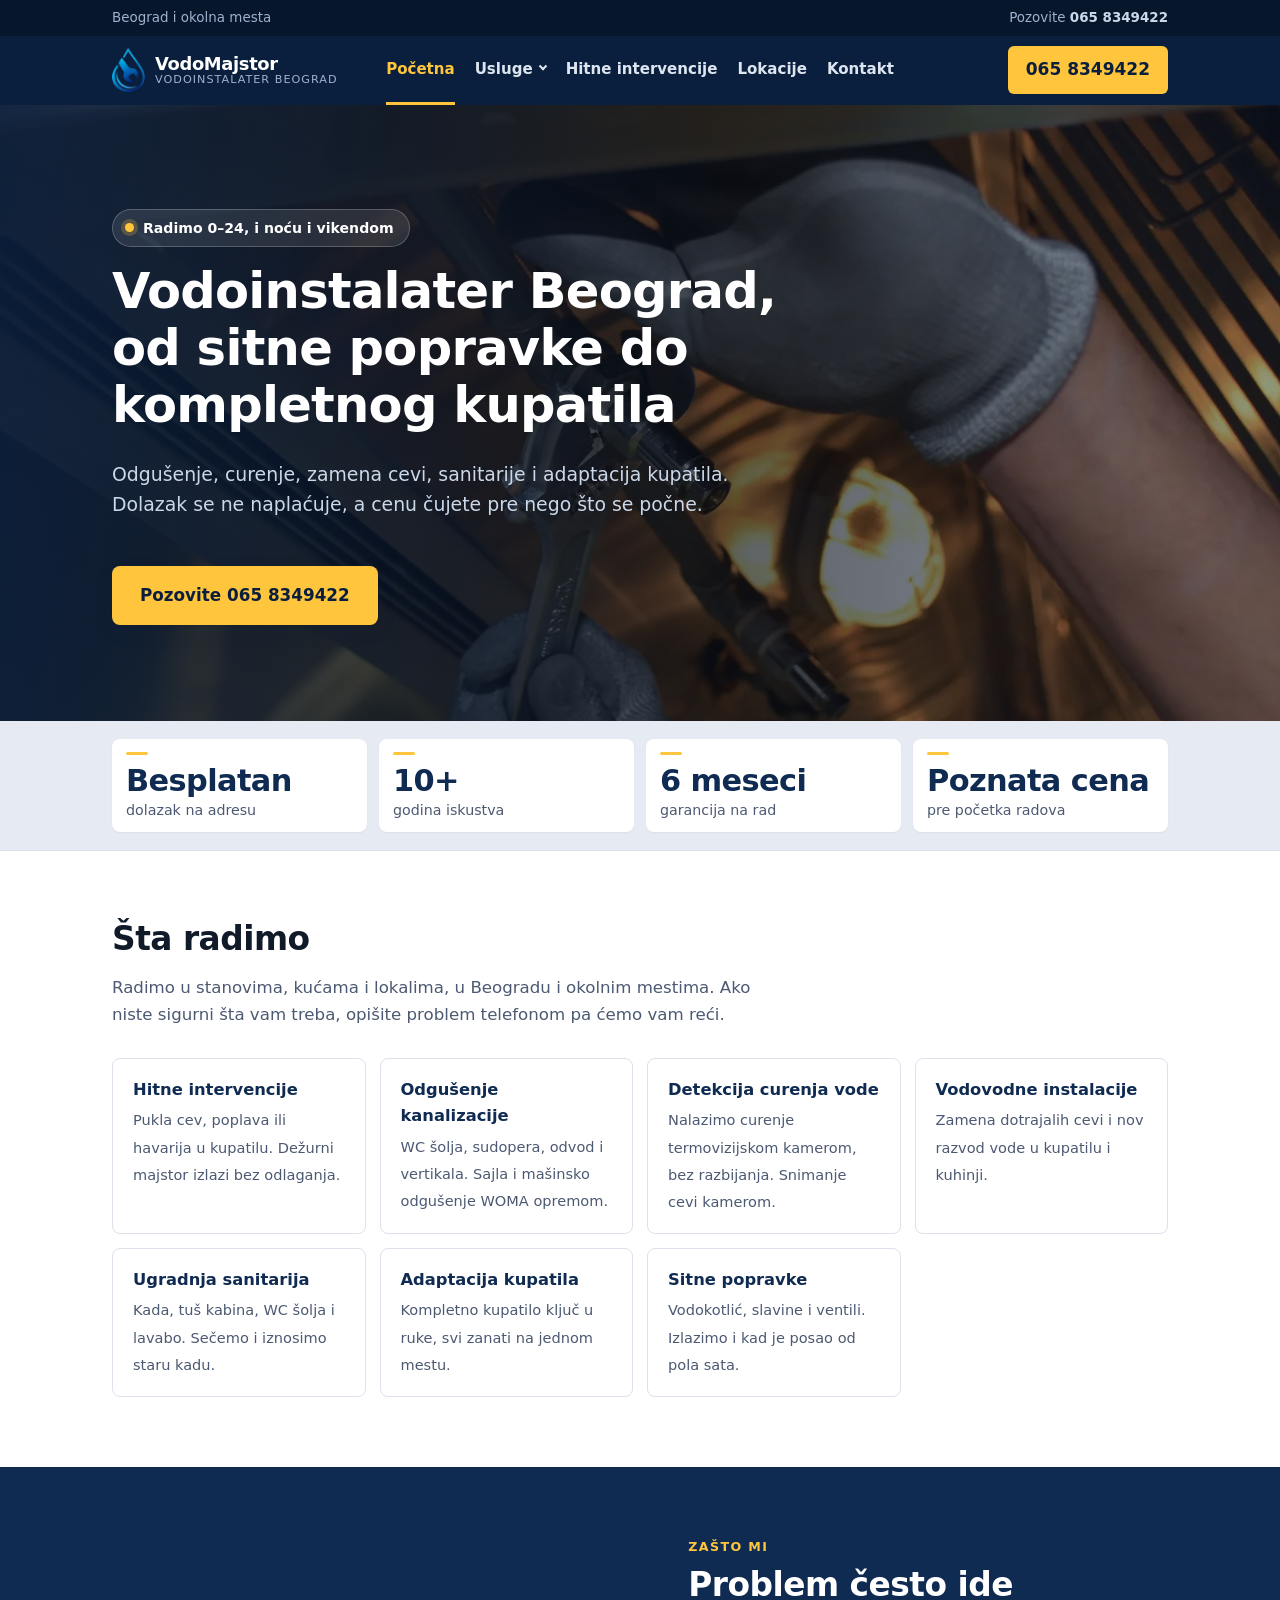
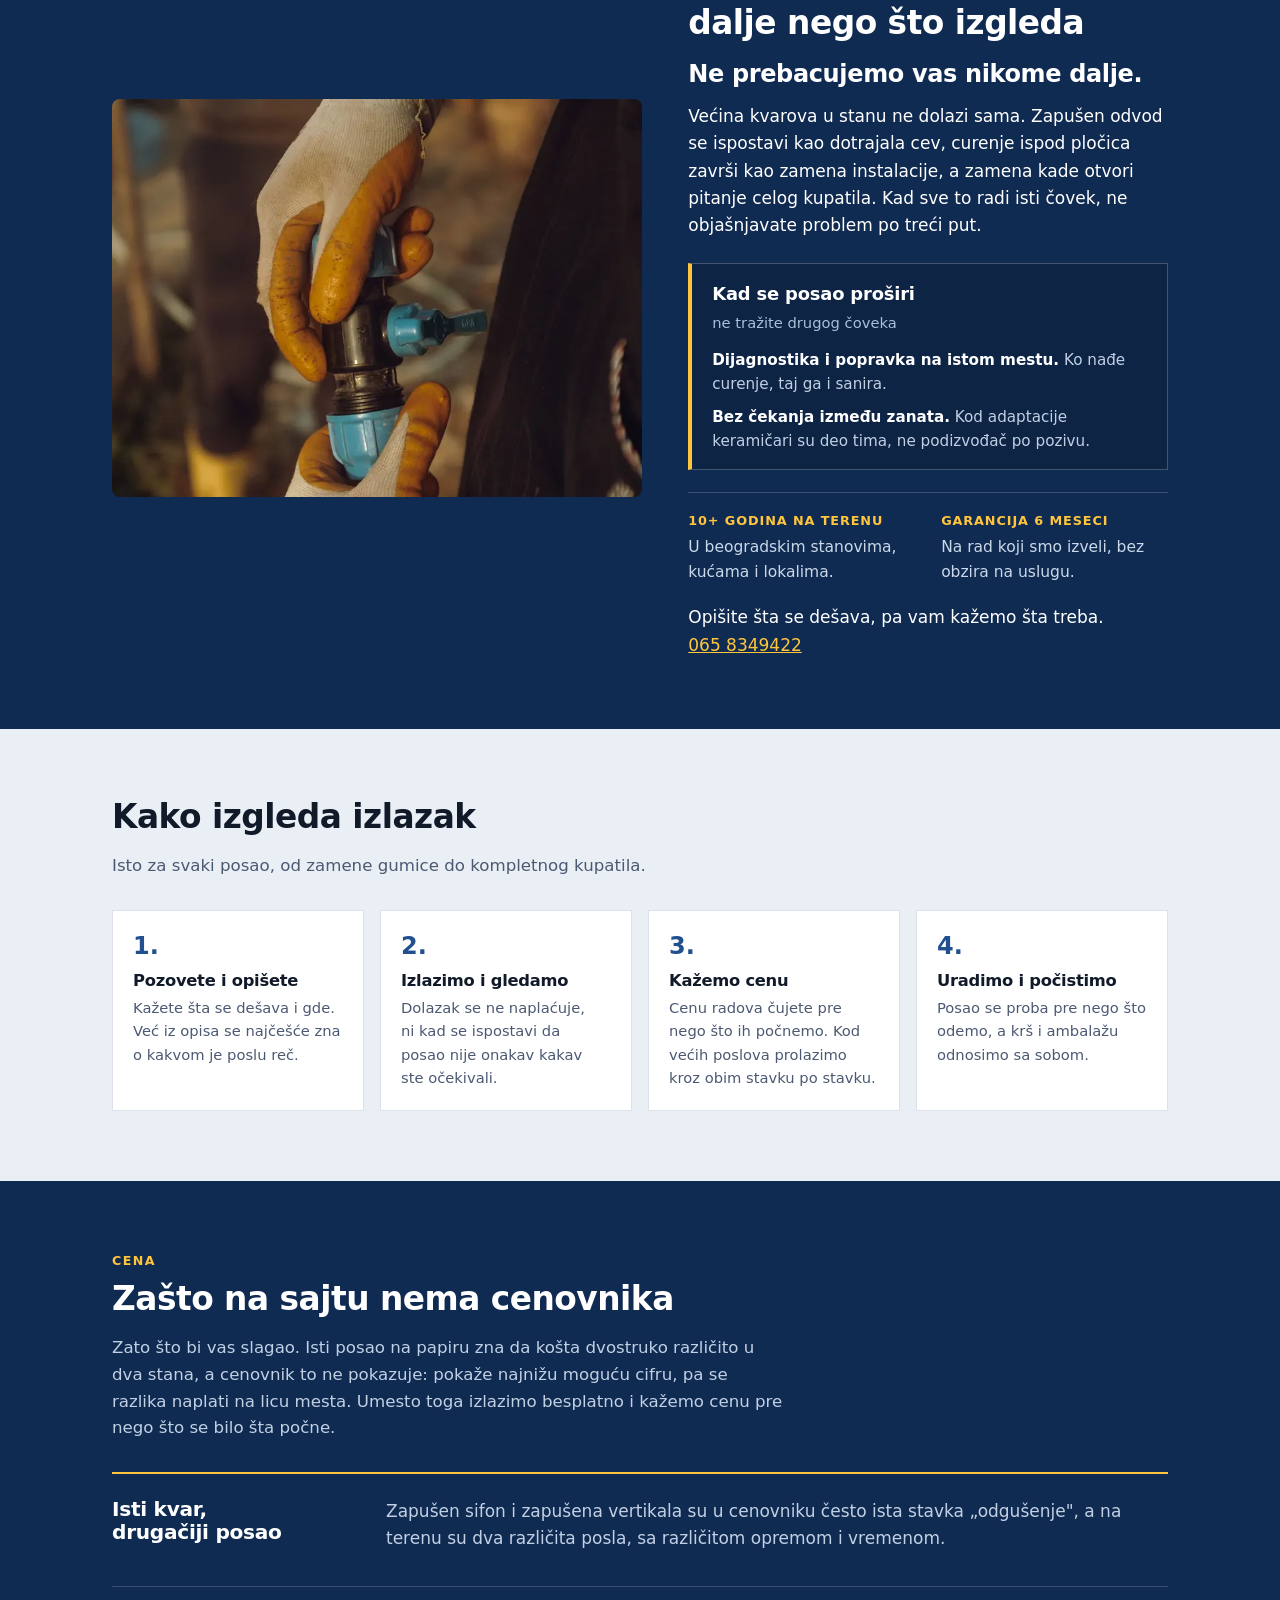
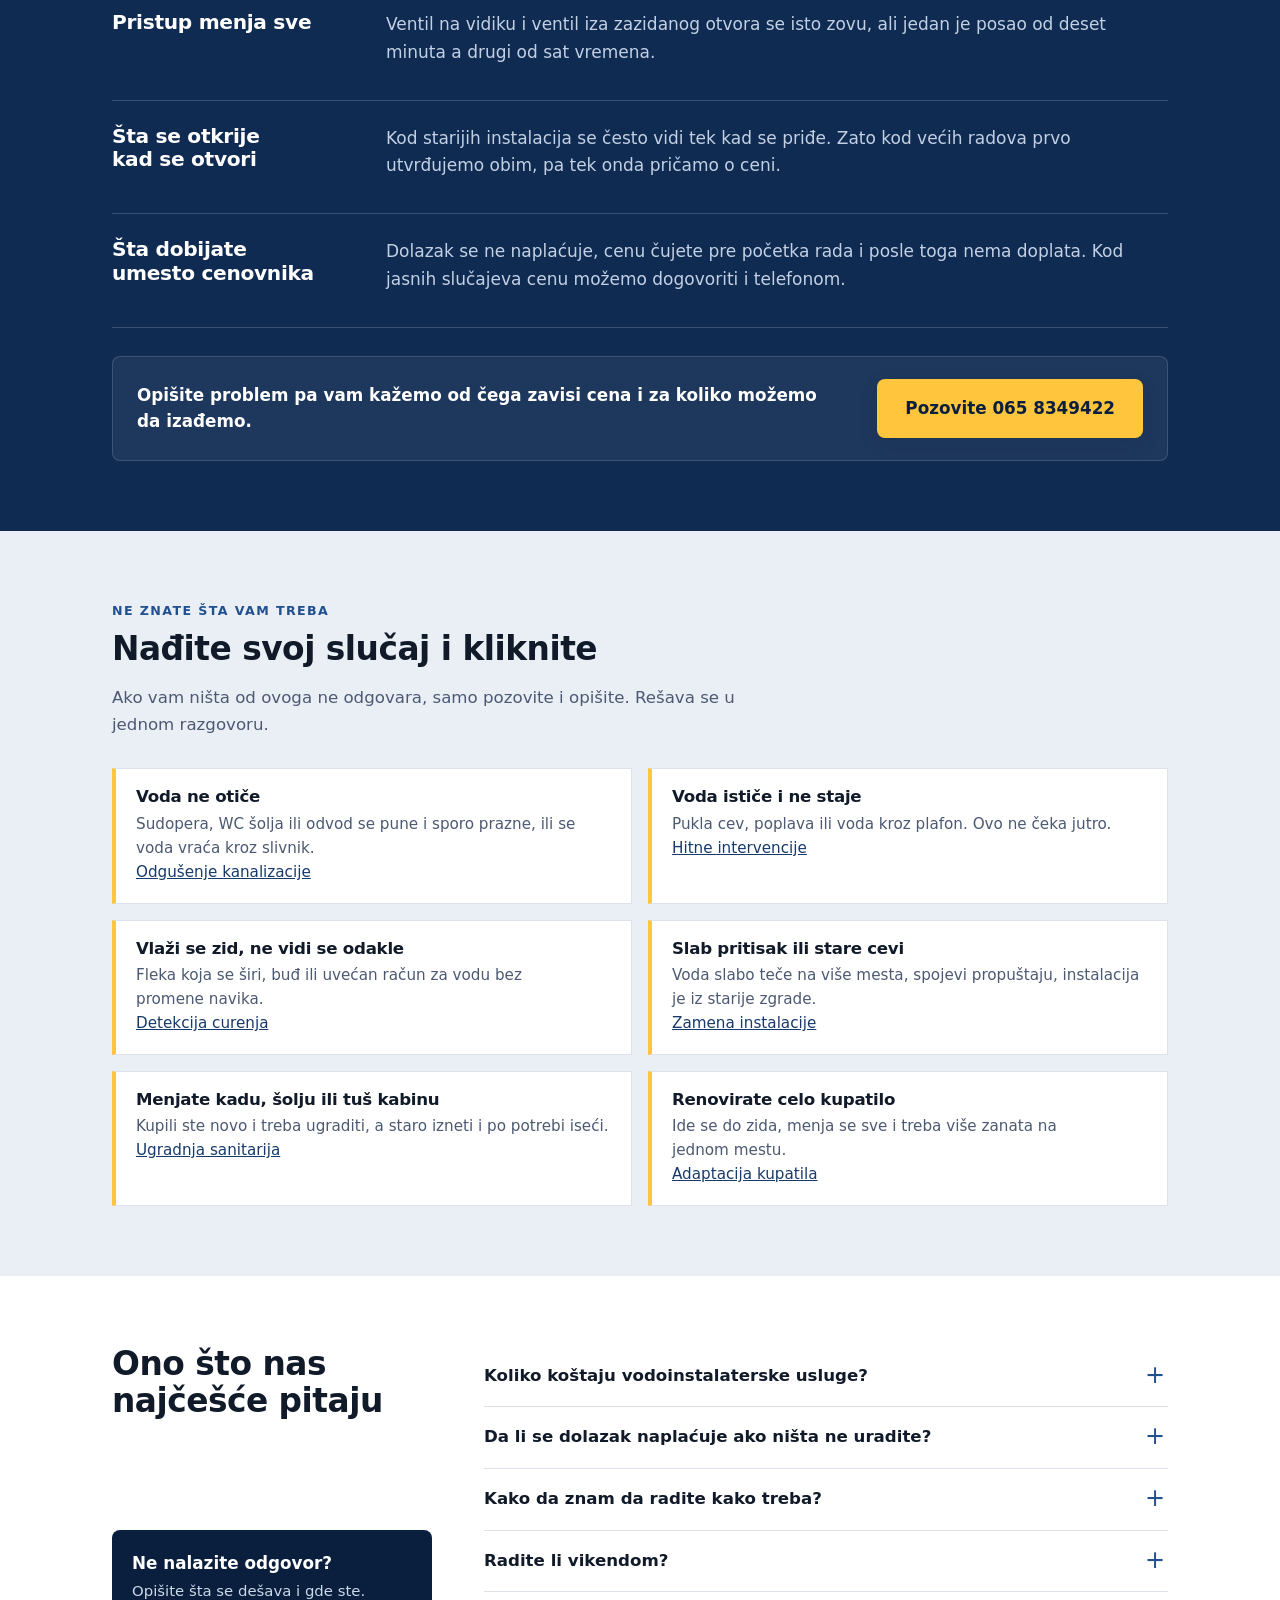
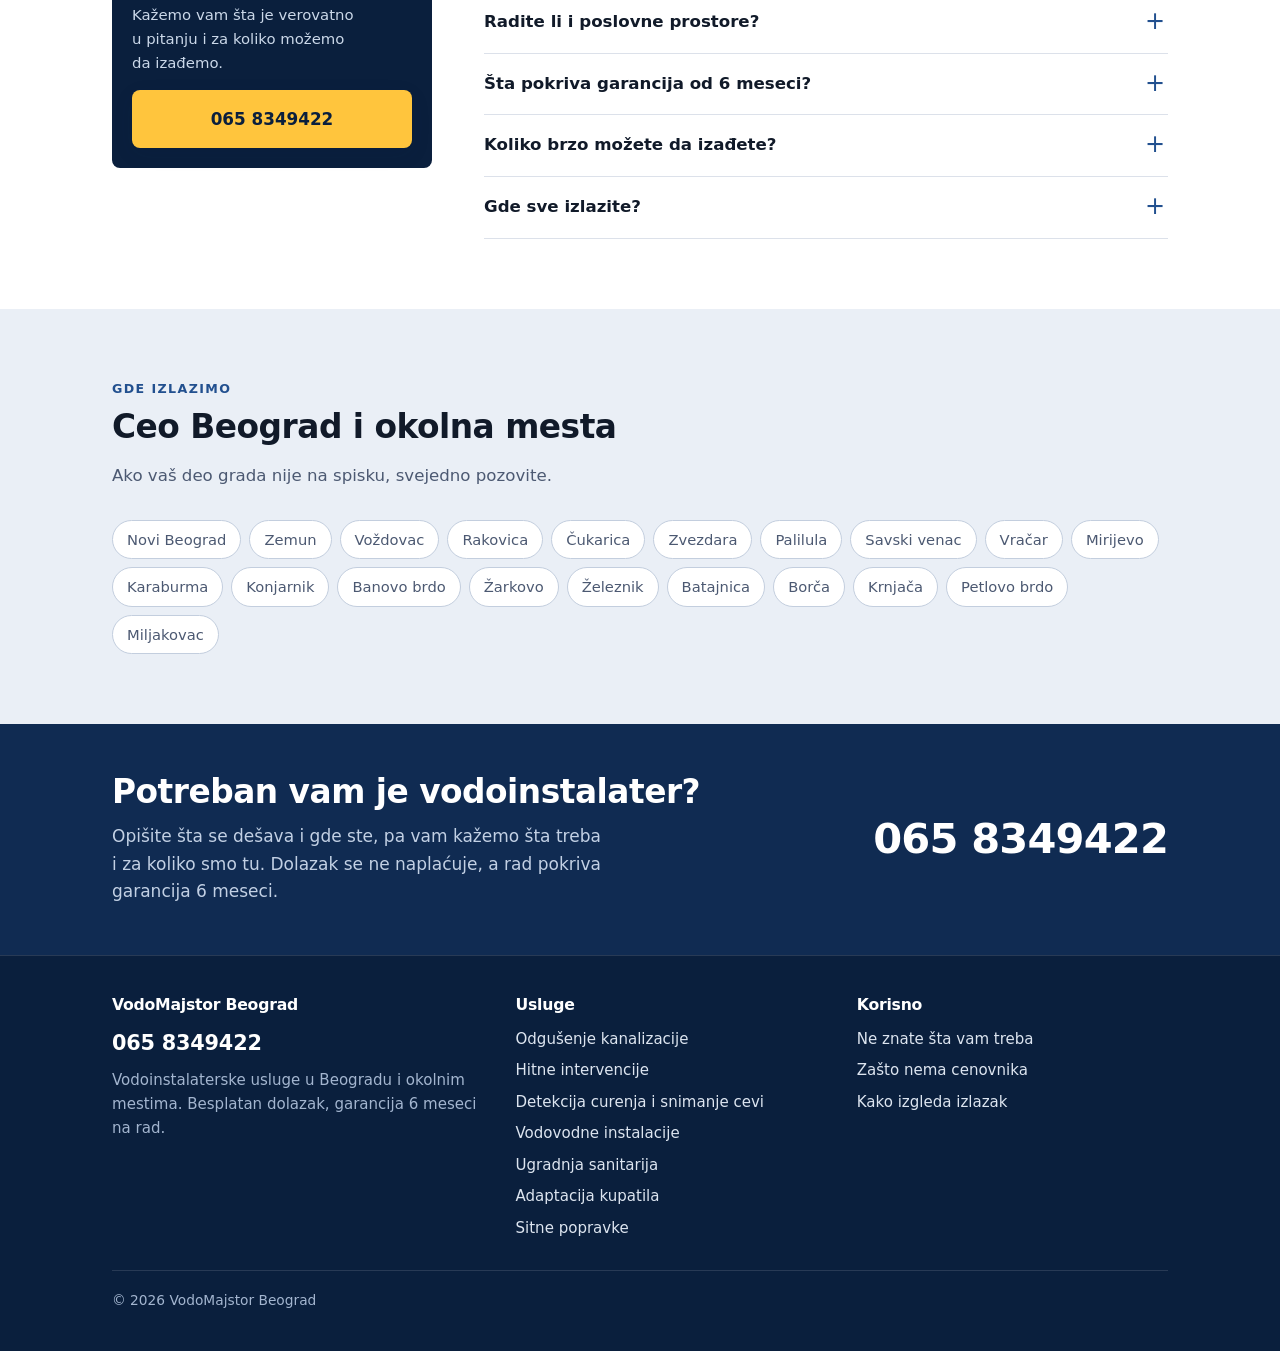
==== commit 195812e9: "Stock fotografije u hero i tamne sekcije, galerije privremeno sklonjene, komentari van izlaza Co-Aut" ====
--- a/index.html
+++ b/index.html
@@ -84,13 +84,11 @@
   <!-- ===== Hero ===== -->
   <section class="hero">
     <div class="hero__media" aria-hidden="true">
-      <!-- FOTO BRIEF: majstor u radnom odelu sa alatom, u kupatilu ili pored kombija, gleda u kameru ili radi |
-           pejzaž, širok kadar, mesta sa leve strane za tekst | pozadina heroja, biće zatamnjena.
-           Ovo je najvažnija slika na sajtu, jer je prvo što vidi najveći deo saobraćaja. -->
-      <img src="/slike/_placeholder.svg"
-           data-foto="home-hero-majstor"
-           alt="Vodoinstalater u Beogradu na intervenciji"
-           width="1600" height="900" fetchpriority="high" decoding="async">
+      <img src="/slike/home-hero-majstor.webp"
+           srcset="/slike/home-hero-majstor-800.webp 800w, /slike/home-hero-majstor.webp 1600w"
+           sizes="100vw"
+           alt="Vodoinstalater u Beogradu na intervenciji" width="1600" height="900"
+           fetchpriority="high" decoding="async">
     </div>
 
     <div class="wrap">
@@ -148,12 +146,11 @@
     <div class="wrap">
       <div class="split">
         <div class="split__media">
-          <!-- FOTO BRIEF: kombi sa opremom otvoren, vidi se alat i mašine, ili majstor sa opremom u haustoru |
-               pejzaž | uz sekciju o tome zašto jedan majstor za sve -->
-          <img src="/slike/_placeholder.svg"
-               data-foto="home-oprema-kombi"
-               alt="Oprema vodoinstalatera za izlazak na teren u Beogradu"
-               width="800" height="600" loading="lazy" decoding="async">
+          <img src="/slike/home-oprema-kombi.webp"
+               srcset="/slike/home-oprema-kombi-500.webp 500w, /slike/home-oprema-kombi.webp 800w"
+               sizes="(min-width: 940px) 50vw, 100vw"
+               alt="Oprema vodoinstalatera za izlazak na teren u Beogradu" width="800" height="600"
+               loading="lazy" decoding="async">
         </div>
 
         <div>
@@ -259,7 +256,9 @@
     </div>
   </section>
 
-  <!-- ===== Sa terena ===== -->
+  <!-- Galerija je privremeno sklonjena dok ne stignu fotografije sa terena.
+     Vraća se brisanjem ovog komentara.
+<!- - ===== Sa terena ===== - ->
   <section class="sec">
     <div class="wrap">
       <div class="sec__head">
@@ -271,7 +270,6 @@
       <ul class="gallery" data-gallery>
         <li>
           <button type="button" aria-label="Uvećaj fotografiju: mašinsko odgušenje">
-            <!-- FOTO BRIEF: WOMA oprema u radu | kvadrat ili pejzaž | traka „sa terena", najbolja slika sa odgušenja -->
             <img src="/slike/_placeholder.svg" data-foto="home-odgusenje"
                  alt="Mašinsko odgušenje kanalizacije u Beogradu"
                  width="600" height="450" loading="lazy" decoding="async">
@@ -279,7 +277,6 @@
         </li>
         <li>
           <button type="button" aria-label="Uvećaj fotografiju: nov razvod cevi">
-            <!-- FOTO BRIEF: nove cevi u trasi pre zatvaranja | kvadrat ili pejzaž | najbolja slika sa instalacija -->
             <img src="/slike/_placeholder.svg" data-foto="home-instalacije"
                  alt="Nov razvod vodovodnih cevi u kupatilu"
                  width="600" height="450" loading="lazy" decoding="async">
@@ -287,7 +284,6 @@
         </li>
         <li>
           <button type="button" aria-label="Uvećaj fotografiju: montaža sanitarije">
-            <!-- FOTO BRIEF: montaža tuš kabine ili kade | kvadrat ili pejzaž | najbolja slika sa sanitarija -->
             <img src="/slike/_placeholder.svg" data-foto="home-sanitarije"
                  alt="Montaža tuš kabine u kupatilu u Beogradu"
                  width="600" height="450" loading="lazy" decoding="async">
@@ -295,7 +291,6 @@
         </li>
         <li>
           <button type="button" aria-label="Uvećaj fotografiju: gotovo kupatilo">
-            <!-- FOTO BRIEF: gotovo renovirano kupatilo | kvadrat ili pejzaž | najbolja slika sa adaptacije -->
             <img src="/slike/_placeholder.svg" data-foto="home-adaptacija"
                  alt="Gotovo kupatilo posle kompletne adaptacije"
                  width="600" height="450" loading="lazy" decoding="async">
@@ -304,6 +299,7 @@
       </ul>
     </div>
   </section>
+-->
 
   <!-- ===== Kad koga zvati ===== -->
   <section class="sec sec--soft" id="sta-mi-treba">
--- a/css/style.css
+++ b/css/style.css
@@ -834,3 +834,46 @@
   border-color: rgba(255, 255, 255, .2);
   color: #cbd8e9;
 }
+
+/* --- 28. Kontakt i forma -------------------------------------------------- */
+
+.kontakt-grid { display: grid; gap: 32px; align-items: start; }
+@media (min-width: 900px) { .kontakt-grid { grid-template-columns: 1fr 1fr; gap: 52px; } }
+
+.kontakt-blok + .kontakt-blok { margin-top: 26px; padding-top: 26px; border-top: 1px solid var(--line); }
+.kontakt-blok h3 { margin-bottom: .3em; color: var(--brand-800); }
+.kontakt-blok p { color: var(--ink-muted); margin: 0; }
+.kontakt-tel {
+  display: inline-block; margin-bottom: 6px;
+  color: var(--brand-800); text-decoration: none;
+  font-size: clamp(1.7rem, 5vw, 2.2rem); font-weight: 800; letter-spacing: -.02em;
+  font-variant-numeric: tabular-nums;
+}
+.kontakt-tel:hover { color: var(--brand-600); }
+
+.forma {
+  padding: 24px;
+  background: var(--bg);
+  border: 1px solid var(--line);
+  border-radius: var(--r);
+  box-shadow: var(--shadow);
+}
+.forma h2 { font-size: clamp(1.2rem, 2.4vw, 1.45rem); margin-bottom: .3em; }
+.forma > p { color: var(--ink-muted); font-size: .96rem; margin-bottom: 18px; }
+.polje { display: block; margin-bottom: 14px; }
+.polje span { display: block; margin-bottom: 5px; font-weight: 700; font-size: .93rem; }
+.polje input, .polje textarea {
+  width: 100%; padding: 12px 14px;
+  font: inherit; font-size: 1rem; color: var(--ink);
+  background: var(--bg);
+  border: 1px solid #c3cede; border-radius: 6px;
+}
+.polje input:focus-visible, .polje textarea:focus-visible { outline: 3px solid var(--accent); outline-offset: 1px; }
+.polje textarea { min-height: 110px; resize: vertical; }
+.forma .btn { width: 100%; }
+.forma__nota { margin-top: 12px; color: var(--ink-muted); font-size: .87rem; }
+
+/* Stranice bez heroja (kontakt, zahvalnica): više vazduha na vrhu,
+   da beli sadržaj ne naleže odmah na tamno zaglavlje. */
+.sec--vrh { padding-top: calc(var(--sec-y) + 22px); }
+.sec--vrh h1 { margin-bottom: .35em; }
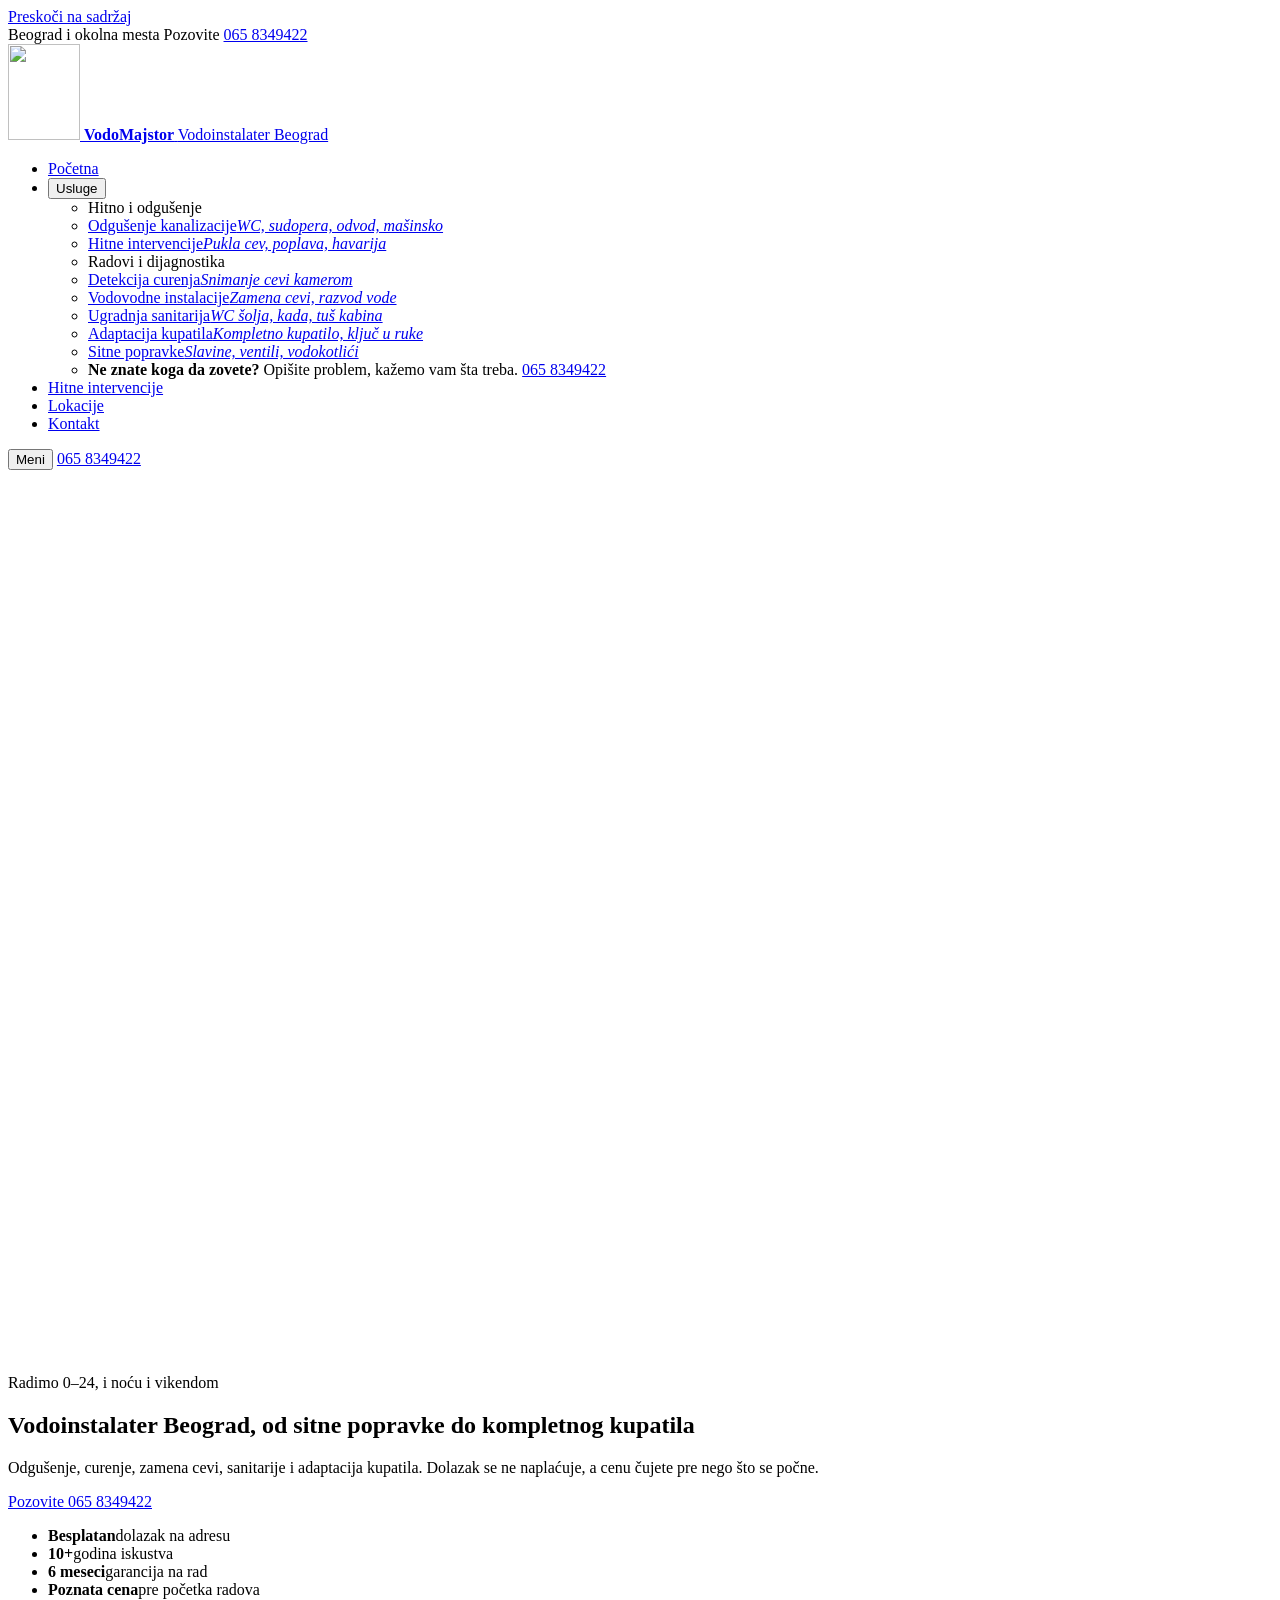
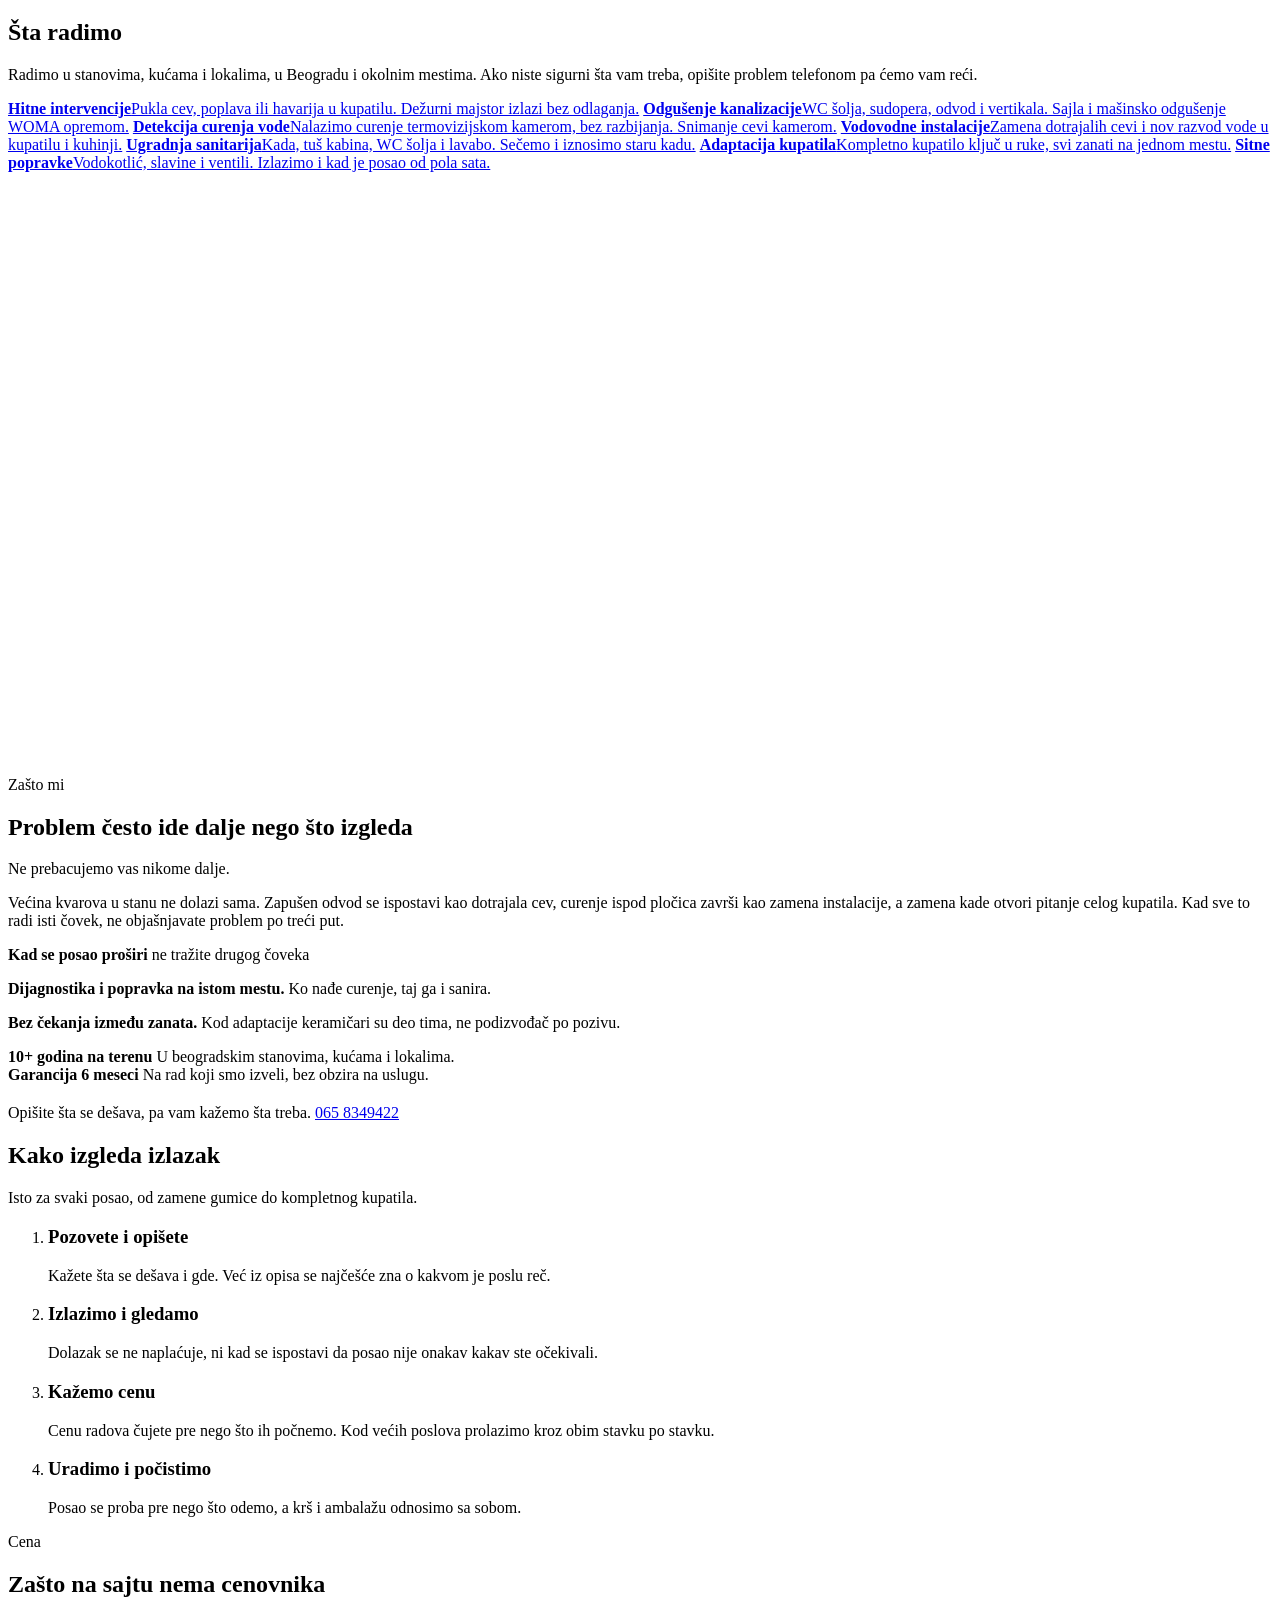
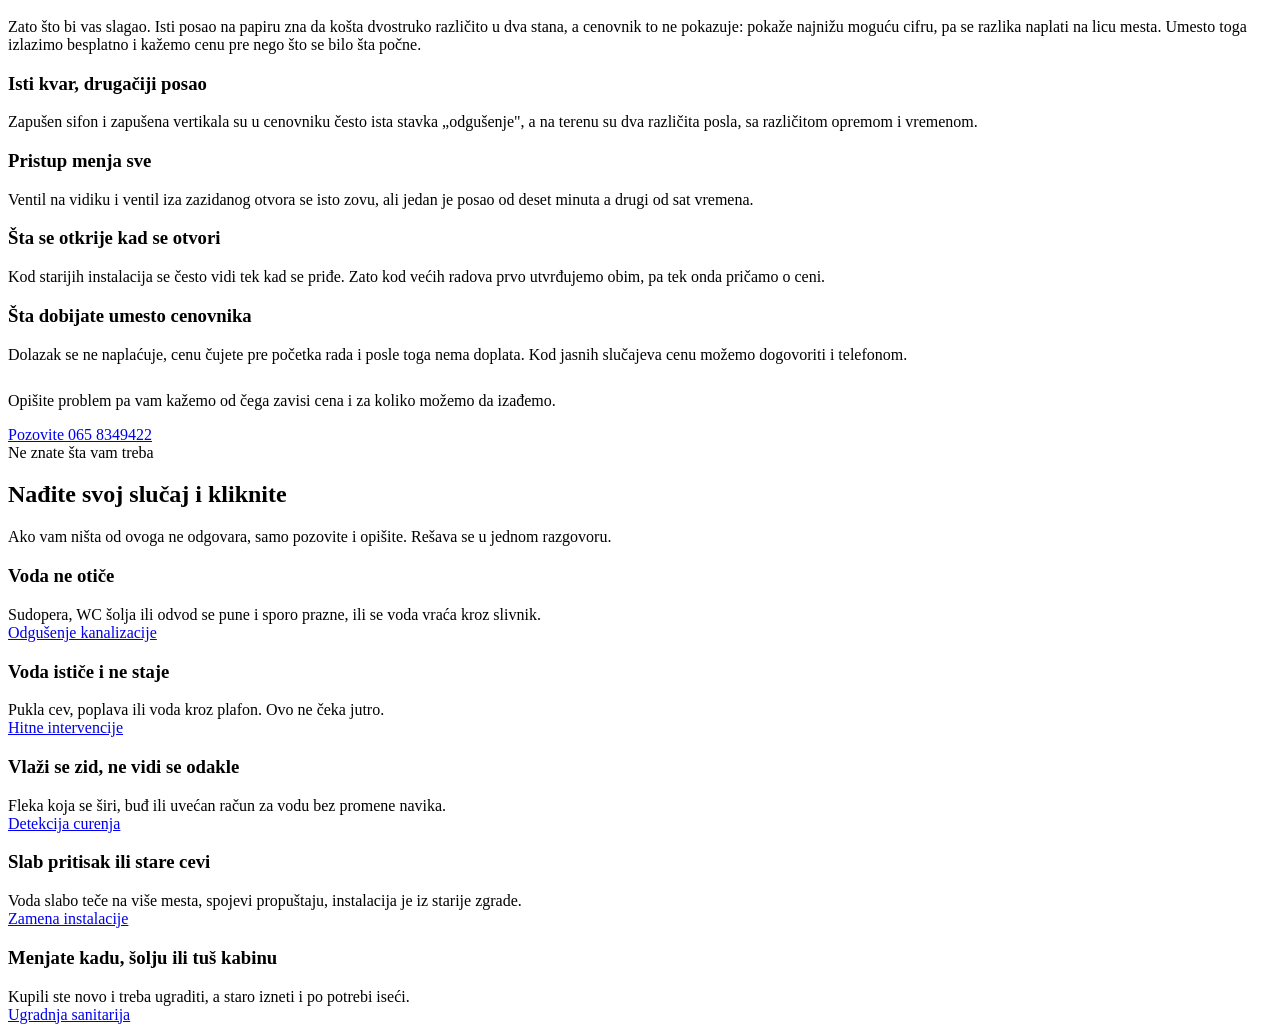
==== commit 929f7774: "Deploy: favicon, og slika, 404" ====
--- a/index.html
+++ b/index.html
@@ -4,6 +4,12 @@
 <meta charset="utf-8">
 <meta name="viewport" content="width=device-width, initial-scale=1">
 
+<script>(function(w,d,s,l,i){w[l]=w[l]||[];w[l].push({'gtm.start':
+new Date().getTime(),event:'gtm.js'});var f=d.getElementsByTagName(s)[0],
+j=d.createElement(s),dl=l!='dataLayer'?'&l='+l:'';j.async=true;j.src=
+'https://www.googletagmanager.com/gtm.js?id='+i+dl;f.parentNode.insertBefore(j,f);
+})(window,document,'script','dataLayer','GTM-WX4FX34W');</script>
+
 <title>Vodoinstalater Beograd | Odgušenje, curenje, kupatila | VodoMajstor</title>
 <meta name="description" content="Vodoinstalater u Beogradu za odgušenje kanalizacije, hitne intervencije, detekciju curenja, zamenu cevi i kompletna kupatila. Besplatan dolazak, garancija 6 meseci na rad.">
 <link rel="canonical" href="https://vodomajstor-beograd.rs/">
@@ -13,10 +19,20 @@
 <meta property="og:description" content="Odgušenje, hitne intervencije, detekcija curenja, instalacije, sanitarije i adaptacija kupatila. Besplatan dolazak, garancija 6 meseci na rad.">
 <meta property="og:url" content="https://vodomajstor-beograd.rs/">
 <meta property="og:locale" content="sr_RS">
-
-<link rel="stylesheet" href="/css/style.css">
+<meta property="og:image" content="https://vodomajstor-beograd.rs/slike/og-slika.jpg">
+<meta property="og:image:width" content="1200">
+<meta property="og:image:height" content="630">
+<meta name="twitter:card" content="summary_large_image">
+
+<link rel="icon" href="/vodomajstor/slike/favicon.ico" sizes="any">
+<link rel="apple-touch-icon" href="/vodomajstor/slike/apple-touch-icon.png">
+<meta name="theme-color" content="#0a1f3d">
+
+<link rel="stylesheet" href="/vodomajstor/css/style.css?v=de24c82c">
 </head>
 <body>
+<noscript><iframe src="https://www.googletagmanager.com/ns.html?id=GTM-WX4FX34W"
+height="0" width="0" style="display:none;visibility:hidden"></iframe></noscript>
 
 <a class="visually-hidden" href="#glavni-sadrzaj">Preskoči na sadržaj</a>
 
@@ -30,8 +46,8 @@
 <header class="site-header">
   <div class="wrap">
     <div class="site-header__bar">
-      <a class="brand" href="/">
-        <img src="/slike/logo.webp" alt="" width="72" height="96" decoding="async">
+      <a class="brand" href="/vodomajstor/">
+        <img src="/vodomajstor/slike/logo.webp" alt="" width="72" height="96" decoding="async">
         <span class="brand__text">
           <strong>VodoMajstor</strong>
           <span>Vodoinstalater Beograd</span>
@@ -40,21 +56,21 @@
 
       <nav class="site-nav" id="glavna-navigacija" data-open="false" aria-label="Glavna navigacija">
         <ul>
-          <li><a href="/" aria-current="page">Početna</a></li>
+          <li><a href="/vodomajstor/" aria-current="page">Početna</a></li>
 
           <li>
             <button class="sub-toggle" type="button" aria-expanded="false">Usluge</button>
             <ul class="sub">
               <li class="sub__group">Hitno i odgušenje</li>
-              <li><a href="/odgusenje-kanalizacije/">Odgušenje kanalizacije<em>WC, sudopera, odvod, mašinsko</em></a></li>
-              <li><a href="/hitne-intervencije/">Hitne intervencije<em>Pukla cev, poplava, havarija</em></a></li>
+              <li><a href="/vodomajstor/odgusenje-kanalizacije/">Odgušenje kanalizacije<em>WC, sudopera, odvod, mašinsko</em></a></li>
+              <li><a href="/vodomajstor/hitne-intervencije/">Hitne intervencije<em>Pukla cev, poplava, havarija</em></a></li>
 
               <li class="sub__group">Radovi i dijagnostika</li>
-              <li><a href="/detekcija-curenja-vode/">Detekcija curenja<em>Snimanje cevi kamerom</em></a></li>
-              <li><a href="/vodovodne-instalacije/">Vodovodne instalacije<em>Zamena cevi, razvod vode</em></a></li>
-              <li><a href="/ugradnja-sanitarija/">Ugradnja sanitarija<em>WC šolja, kada, tuš kabina</em></a></li>
-              <li><a href="/adaptacija-kupatila/">Adaptacija kupatila<em>Kompletno kupatilo, ključ u ruke</em></a></li>
-              <li><a href="/sitne-popravke/">Sitne popravke<em>Slavine, ventili, vodokotlići</em></a></li>
+              <li><a href="/vodomajstor/detekcija-curenja-vode/">Detekcija curenja<em>Snimanje cevi kamerom</em></a></li>
+              <li><a href="/vodomajstor/vodovodne-instalacije/">Vodovodne instalacije<em>Zamena cevi, razvod vode</em></a></li>
+              <li><a href="/vodomajstor/ugradnja-sanitarija/">Ugradnja sanitarija<em>WC šolja, kada, tuš kabina</em></a></li>
+              <li><a href="/vodomajstor/adaptacija-kupatila/">Adaptacija kupatila<em>Kompletno kupatilo, ključ u ruke</em></a></li>
+              <li><a href="/vodomajstor/sitne-popravke/">Sitne popravke<em>Slavine, ventili, vodokotlići</em></a></li>
 
               <li class="sub__cta">
                 <b>Ne znate koga da zovete?</b>
@@ -64,9 +80,9 @@
             </ul>
           </li>
 
-          <li><a href="/hitne-intervencije/">Hitne intervencije</a></li>
+          <li><a href="/vodomajstor/hitne-intervencije/">Hitne intervencije</a></li>
           <li><a href="#gde-izlazimo">Lokacije</a></li>
-          <li><a href="/kontakt/">Kontakt</a></li>
+          <li><a href="/vodomajstor/kontakt/">Kontakt</a></li>
         </ul>
       </nav>
 
@@ -81,11 +97,11 @@
 
 <main id="glavni-sadrzaj">
 
-  <!-- ===== Hero ===== -->
+  
   <section class="hero">
     <div class="hero__media" aria-hidden="true">
-      <img src="/slike/home-hero-majstor.webp"
-           srcset="/slike/home-hero-majstor-800.webp 800w, /slike/home-hero-majstor.webp 1600w"
+      <img src="/vodomajstor/slike/home-hero-majstor.webp"
+           srcset="/vodomajstor/slike/home-hero-majstor-800.webp 800w, /vodomajstor/slike/home-hero-majstor.webp 1600w"
            sizes="100vw"
            alt="Vodoinstalater u Beogradu na intervenciji" width="1600" height="900"
            fetchpriority="high" decoding="async">
@@ -109,7 +125,7 @@
     </div>
   </section>
 
-  <!-- ===== Traka sa brojevima ===== -->
+  
   <div class="stats">
     <div class="wrap">
       <ul>
@@ -121,7 +137,7 @@
     </div>
   </div>
 
-  <!-- ===== Usluge ===== -->
+  
   <section class="sec" id="usluge">
     <div class="wrap">
       <div class="sec__head">
@@ -130,24 +146,24 @@
       </div>
 
       <div class="cards">
-        <a href="/hitne-intervencije/"><b>Hitne intervencije</b><span>Pukla cev, poplava ili havarija u kupatilu. Dežurni majstor izlazi bez odlaganja.</span></a>
-        <a href="/odgusenje-kanalizacije/"><b>Odgušenje kanalizacije</b><span>WC šolja, sudopera, odvod i vertikala. Sajla i mašinsko odgušenje WOMA opremom.</span></a>
-        <a href="/detekcija-curenja-vode/"><b>Detekcija curenja vode</b><span>Nalazimo curenje termovizijskom kamerom, bez razbijanja. Snimanje cevi kamerom.</span></a>
-        <a href="/vodovodne-instalacije/"><b>Vodovodne instalacije</b><span>Zamena dotrajalih cevi i nov razvod vode u kupatilu i kuhinji.</span></a>
-        <a href="/ugradnja-sanitarija/"><b>Ugradnja sanitarija</b><span>Kada, tuš kabina, WC šolja i lavabo. Sečemo i iznosimo staru kadu.</span></a>
-        <a href="/adaptacija-kupatila/"><b>Adaptacija kupatila</b><span>Kompletno kupatilo ključ u ruke, svi zanati na jednom mestu.</span></a>
-        <a href="/sitne-popravke/"><b>Sitne popravke</b><span>Vodokotlić, slavine i ventili. Izlazimo i kad je posao od pola sata.</span></a>
-      </div>
-    </div>
-  </section>
-
-  <!-- ===== Jedan majstor za sve (diferencijator) ===== -->
+        <a href="/vodomajstor/hitne-intervencije/"><b>Hitne intervencije</b><span>Pukla cev, poplava ili havarija u kupatilu. Dežurni majstor izlazi bez odlaganja.</span></a>
+        <a href="/vodomajstor/odgusenje-kanalizacije/"><b>Odgušenje kanalizacije</b><span>WC šolja, sudopera, odvod i vertikala. Sajla i mašinsko odgušenje WOMA opremom.</span></a>
+        <a href="/vodomajstor/detekcija-curenja-vode/"><b>Detekcija curenja vode</b><span>Nalazimo curenje termovizijskom kamerom, bez razbijanja. Snimanje cevi kamerom.</span></a>
+        <a href="/vodomajstor/vodovodne-instalacije/"><b>Vodovodne instalacije</b><span>Zamena dotrajalih cevi i nov razvod vode u kupatilu i kuhinji.</span></a>
+        <a href="/vodomajstor/ugradnja-sanitarija/"><b>Ugradnja sanitarija</b><span>Kada, tuš kabina, WC šolja i lavabo. Sečemo i iznosimo staru kadu.</span></a>
+        <a href="/vodomajstor/adaptacija-kupatila/"><b>Adaptacija kupatila</b><span>Kompletno kupatilo ključ u ruke, svi zanati na jednom mestu.</span></a>
+        <a href="/vodomajstor/sitne-popravke/"><b>Sitne popravke</b><span>Vodokotlić, slavine i ventili. Izlazimo i kad je posao od pola sata.</span></a>
+      </div>
+    </div>
+  </section>
+
+  
   <section class="sec sec--dark" id="jedan-broj">
     <div class="wrap">
       <div class="split">
         <div class="split__media">
-          <img src="/slike/home-oprema-kombi.webp"
-               srcset="/slike/home-oprema-kombi-500.webp 500w, /slike/home-oprema-kombi.webp 800w"
+          <img src="/vodomajstor/slike/home-oprema-kombi.webp"
+               srcset="/vodomajstor/slike/home-oprema-kombi-500.webp 500w, /vodomajstor/slike/home-oprema-kombi.webp 800w"
                sizes="(min-width: 940px) 50vw, 100vw"
                alt="Oprema vodoinstalatera za izlazak na teren u Beogradu" width="800" height="600"
                loading="lazy" decoding="async">
@@ -192,7 +208,7 @@
     </div>
   </section>
 
-  <!-- ===== Kako izgleda izlazak ===== -->
+  
   <section class="sec sec--soft" id="kako-radimo">
     <div class="wrap">
       <div class="sec__head">
@@ -221,7 +237,7 @@
     </div>
   </section>
 
-  <!-- ===== Cenovnik ===== -->
+  
   <section class="sec sec--dark" id="cena">
     <div class="wrap">
       <div class="sec__head">
@@ -256,52 +272,9 @@
     </div>
   </section>
 
-  <!-- Galerija je privremeno sklonjena dok ne stignu fotografije sa terena.
-     Vraća se brisanjem ovog komentara.
-<!- - ===== Sa terena ===== - ->
-  <section class="sec">
-    <div class="wrap">
-      <div class="sec__head">
-        <span class="sec__label">Sa terena</span>
-        <h2>Radimo čisto, bez nereda u stanu</h2>
-        <p>Prostor se pokrije pre početka, a krš, ambalažu i staru sanitariju iznosimo mi.</p>
-      </div>
-
-      <ul class="gallery" data-gallery>
-        <li>
-          <button type="button" aria-label="Uvećaj fotografiju: mašinsko odgušenje">
-            <img src="/slike/_placeholder.svg" data-foto="home-odgusenje"
-                 alt="Mašinsko odgušenje kanalizacije u Beogradu"
-                 width="600" height="450" loading="lazy" decoding="async">
-          </button>
-        </li>
-        <li>
-          <button type="button" aria-label="Uvećaj fotografiju: nov razvod cevi">
-            <img src="/slike/_placeholder.svg" data-foto="home-instalacije"
-                 alt="Nov razvod vodovodnih cevi u kupatilu"
-                 width="600" height="450" loading="lazy" decoding="async">
-          </button>
-        </li>
-        <li>
-          <button type="button" aria-label="Uvećaj fotografiju: montaža sanitarije">
-            <img src="/slike/_placeholder.svg" data-foto="home-sanitarije"
-                 alt="Montaža tuš kabine u kupatilu u Beogradu"
-                 width="600" height="450" loading="lazy" decoding="async">
-          </button>
-        </li>
-        <li>
-          <button type="button" aria-label="Uvećaj fotografiju: gotovo kupatilo">
-            <img src="/slike/_placeholder.svg" data-foto="home-adaptacija"
-                 alt="Gotovo kupatilo posle kompletne adaptacije"
-                 width="600" height="450" loading="lazy" decoding="async">
-          </button>
-        </li>
-      </ul>
-    </div>
-  </section>
--->
-
-  <!-- ===== Kad koga zvati ===== -->
+  
+
+  
   <section class="sec sec--soft" id="sta-mi-treba">
     <div class="wrap">
       <div class="sec__head">
@@ -313,33 +286,33 @@
       <div class="warn">
         <div class="warn__item">
           <h3>Voda ne otiče</h3>
-          <p>Sudopera, WC šolja ili odvod se pune i sporo prazne, ili se voda vraća kroz slivnik.<br><a href="/odgusenje-kanalizacije/">Odgušenje kanalizacije</a></p>
+          <p>Sudopera, WC šolja ili odvod se pune i sporo prazne, ili se voda vraća kroz slivnik.<br><a href="/vodomajstor/odgusenje-kanalizacije/">Odgušenje kanalizacije</a></p>
         </div>
         <div class="warn__item">
           <h3>Voda ističe i ne staje</h3>
-          <p>Pukla cev, poplava ili voda kroz plafon. Ovo ne čeka jutro.<br><a href="/hitne-intervencije/">Hitne intervencije</a></p>
+          <p>Pukla cev, poplava ili voda kroz plafon. Ovo ne čeka jutro.<br><a href="/vodomajstor/hitne-intervencije/">Hitne intervencije</a></p>
         </div>
         <div class="warn__item">
           <h3>Vlaži se zid, ne vidi se odakle</h3>
-          <p>Fleka koja se širi, buđ ili uvećan račun za vodu bez promene navika.<br><a href="/detekcija-curenja-vode/">Detekcija curenja</a></p>
+          <p>Fleka koja se širi, buđ ili uvećan račun za vodu bez promene navika.<br><a href="/vodomajstor/detekcija-curenja-vode/">Detekcija curenja</a></p>
         </div>
         <div class="warn__item">
           <h3>Slab pritisak ili stare cevi</h3>
-          <p>Voda slabo teče na više mesta, spojevi propuštaju, instalacija je iz starije zgrade.<br><a href="/vodovodne-instalacije/">Zamena instalacije</a></p>
+          <p>Voda slabo teče na više mesta, spojevi propuštaju, instalacija je iz starije zgrade.<br><a href="/vodomajstor/vodovodne-instalacije/">Zamena instalacije</a></p>
         </div>
         <div class="warn__item">
           <h3>Menjate kadu, šolju ili tuš kabinu</h3>
-          <p>Kupili ste novo i treba ugraditi, a staro izneti i po potrebi iseći.<br><a href="/ugradnja-sanitarija/">Ugradnja sanitarija</a></p>
+          <p>Kupili ste novo i treba ugraditi, a staro izneti i po potrebi iseći.<br><a href="/vodomajstor/ugradnja-sanitarija/">Ugradnja sanitarija</a></p>
         </div>
         <div class="warn__item">
           <h3>Renovirate celo kupatilo</h3>
-          <p>Ide se do zida, menja se sve i treba više zanata na jednom mestu.<br><a href="/adaptacija-kupatila/">Adaptacija kupatila</a></p>
-        </div>
-      </div>
-    </div>
-  </section>
-
-  <!-- ===== FAQ ===== -->
+          <p>Ide se do zida, menja se sve i treba više zanata na jednom mestu.<br><a href="/vodomajstor/adaptacija-kupatila/">Adaptacija kupatila</a></p>
+        </div>
+      </div>
+    </div>
+  </section>
+
+  
   <section class="sec">
     <div class="wrap">
       <div class="faq-grid">
@@ -372,7 +345,7 @@
           <details>
             <summary>Radite li vikendom?</summary>
             <div class="faq__a">
-              <p>Za hitne slučajeve izlazimo i vikendom i noću. Planski poslovi, kao montaža ili adaptacija, dogovaraju se za termin koji vama odgovara. Ako se voda izliva, to je <a href="/hitne-intervencije/">hitna intervencija</a> i tako je tretiramo.</p>
+              <p>Za hitne slučajeve izlazimo i vikendom i noću. Planski poslovi, kao montaža ili adaptacija, dogovaraju se za termin koji vama odgovara. Ako se voda izliva, to je <a href="/vodomajstor/hitne-intervencije/">hitna intervencija</a> i tako je tretiramo.</p>
             </div>
           </details>
 
@@ -414,7 +387,7 @@
     </div>
   </section>
 
-  <!-- ===== Gde radimo ===== -->
+  
   <section class="sec sec--soft" id="gde-izlazimo">
     <div class="wrap">
       <div class="sec__head">
@@ -448,7 +421,7 @@
     </div>
   </section>
 
-  <!-- ===== Završni CTA ===== -->
+  
   <section class="band">
     <div class="wrap">
       <div class="band__inner">
@@ -475,22 +448,22 @@
       <div>
         <h3>Usluge</h3>
         <ul>
-          <li><a href="/odgusenje-kanalizacije/">Odgušenje kanalizacije</a></li>
-          <li><a href="/hitne-intervencije/">Hitne intervencije</a></li>
-          <li><a href="/detekcija-curenja-vode/">Detekcija curenja i snimanje cevi</a></li>
-          <li><a href="/vodovodne-instalacije/">Vodovodne instalacije</a></li>
-          <li><a href="/ugradnja-sanitarija/">Ugradnja sanitarija</a></li>
-          <li><a href="/adaptacija-kupatila/">Adaptacija kupatila</a></li>
-          <li><a href="/sitne-popravke/">Sitne popravke</a></li>
+          <li><a href="/vodomajstor/odgusenje-kanalizacije/">Odgušenje kanalizacije</a></li>
+          <li><a href="/vodomajstor/hitne-intervencije/">Hitne intervencije</a></li>
+          <li><a href="/vodomajstor/detekcija-curenja-vode/">Detekcija curenja i snimanje cevi</a></li>
+          <li><a href="/vodomajstor/vodovodne-instalacije/">Vodovodne instalacije</a></li>
+          <li><a href="/vodomajstor/ugradnja-sanitarija/">Ugradnja sanitarija</a></li>
+          <li><a href="/vodomajstor/adaptacija-kupatila/">Adaptacija kupatila</a></li>
+          <li><a href="/vodomajstor/sitne-popravke/">Sitne popravke</a></li>
         </ul>
       </div>
 
       <div>
         <h3>Korisno</h3>
         <ul>
-          <li><a href="/#sta-mi-treba">Ne znate šta vam treba</a></li>
-          <li><a href="/#cena">Zašto nema cenovnika</a></li>
-          <li><a href="/#kako-radimo">Kako izgleda izlazak</a></li>
+          <li><a href="/vodomajstor/#sta-mi-treba">Ne znate šta vam treba</a></li>
+          <li><a href="/vodomajstor/#cena">Zašto nema cenovnika</a></li>
+          <li><a href="/vodomajstor/#kako-radimo">Kako izgleda izlazak</a></li>
         </ul>
       </div>
     </div>
@@ -510,7 +483,7 @@
   <img src="" alt="">
 </dialog>
 
-<script src="/js/site.js" defer></script>
+<script src="/vodomajstor/js/site.js?v=6bea93f0" defer></script>
 
 <script type="application/ld+json">
 {
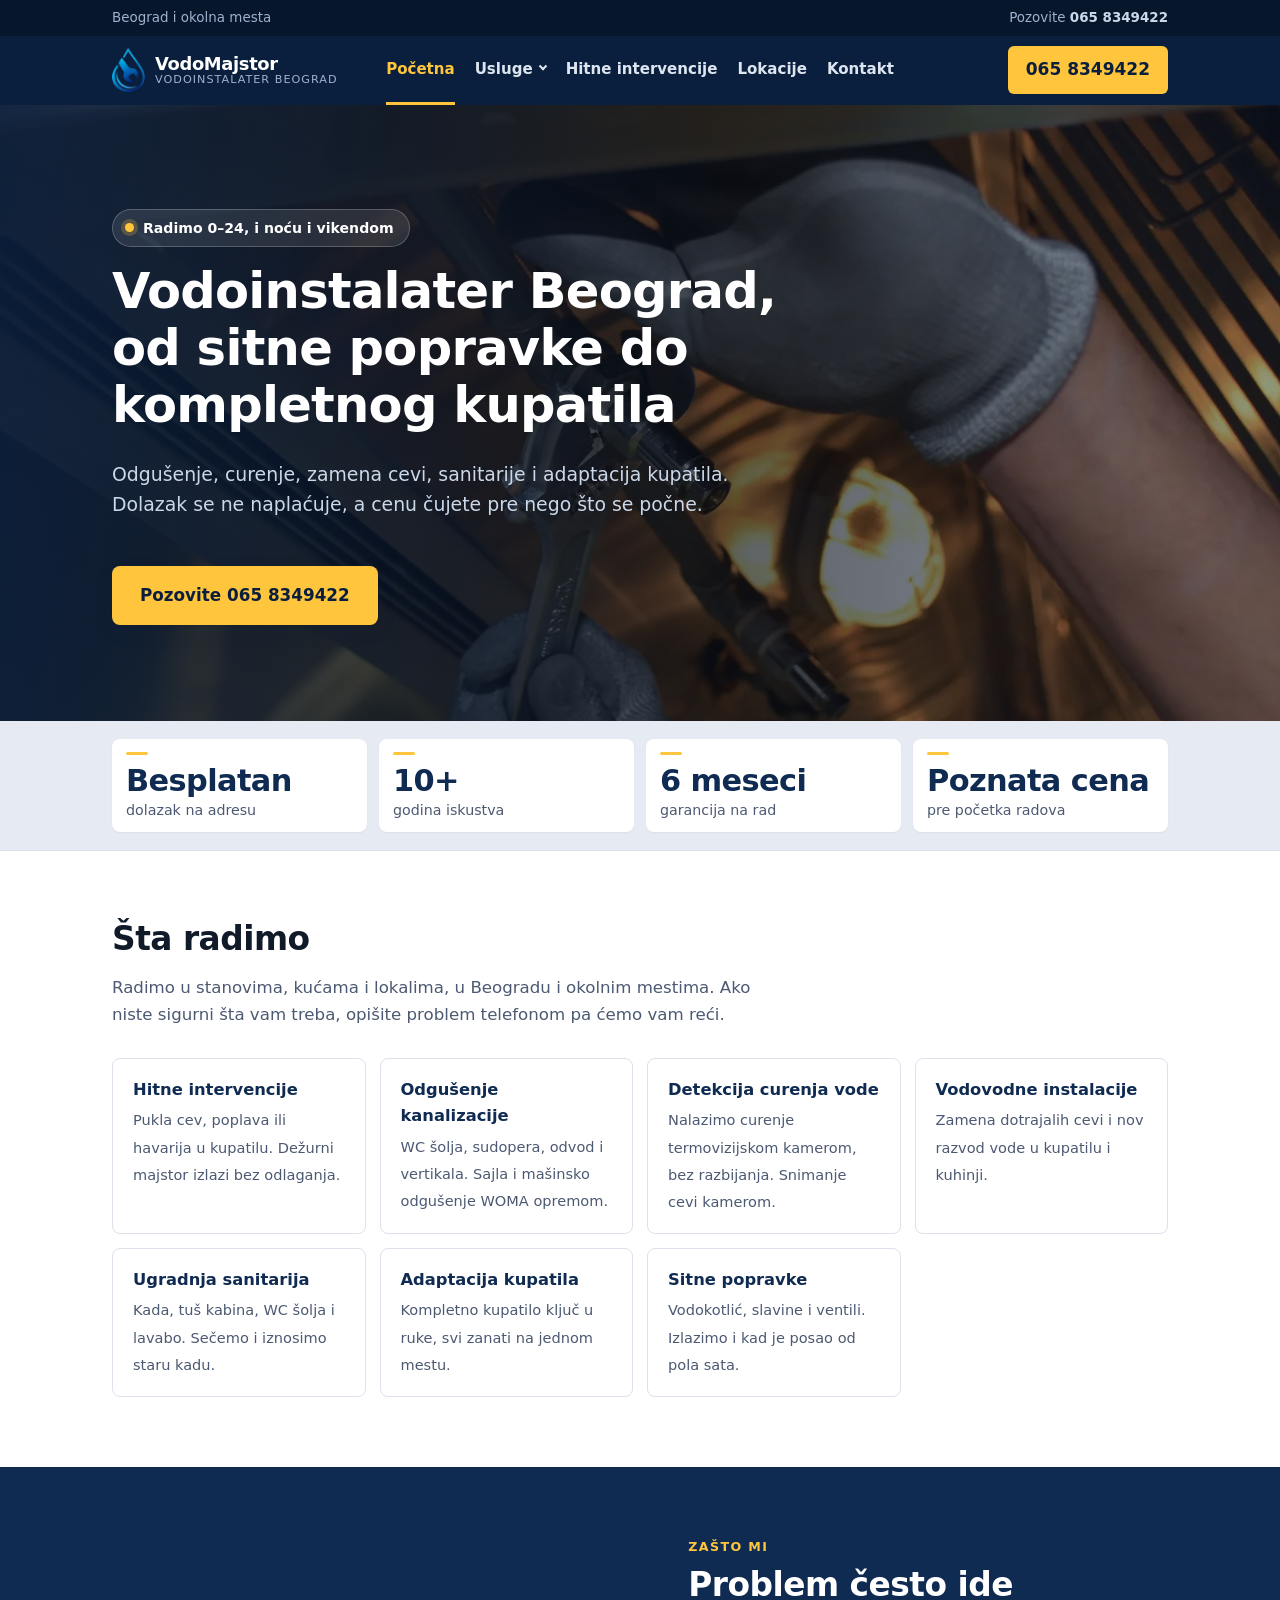
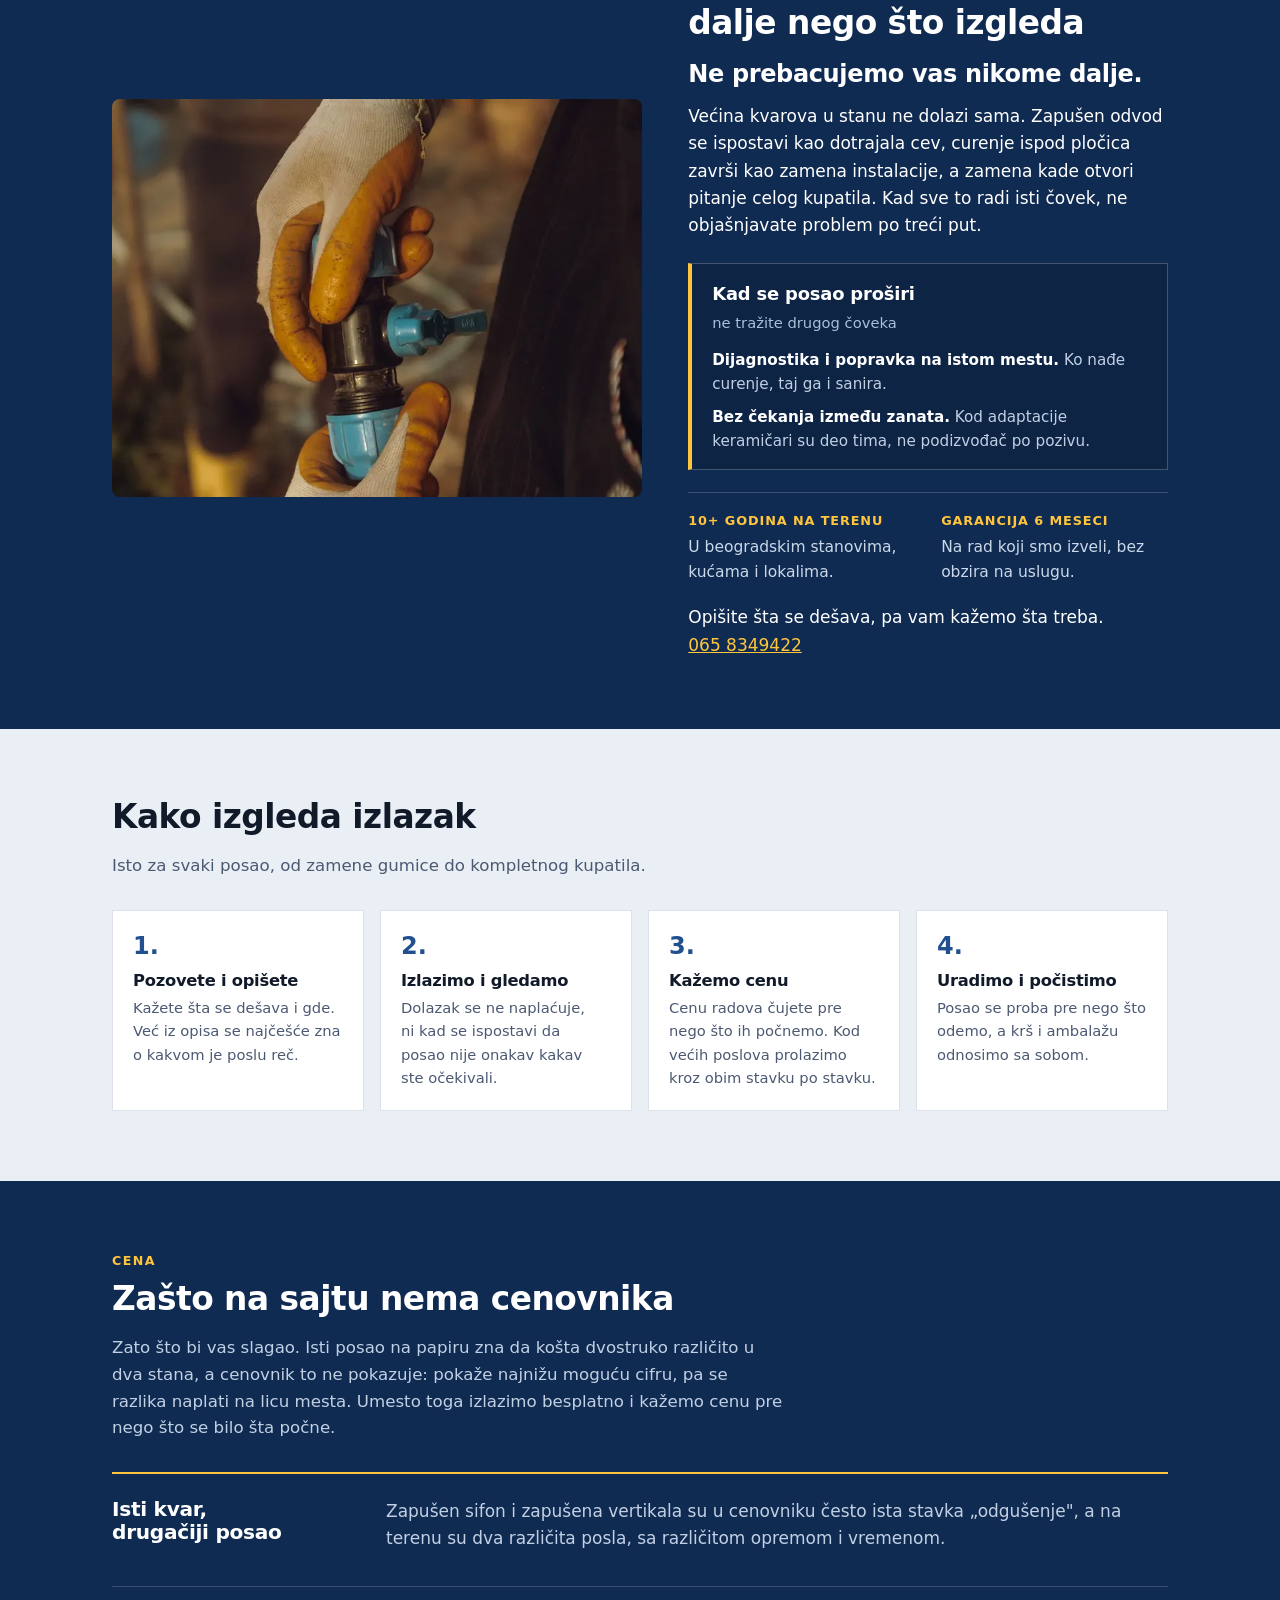
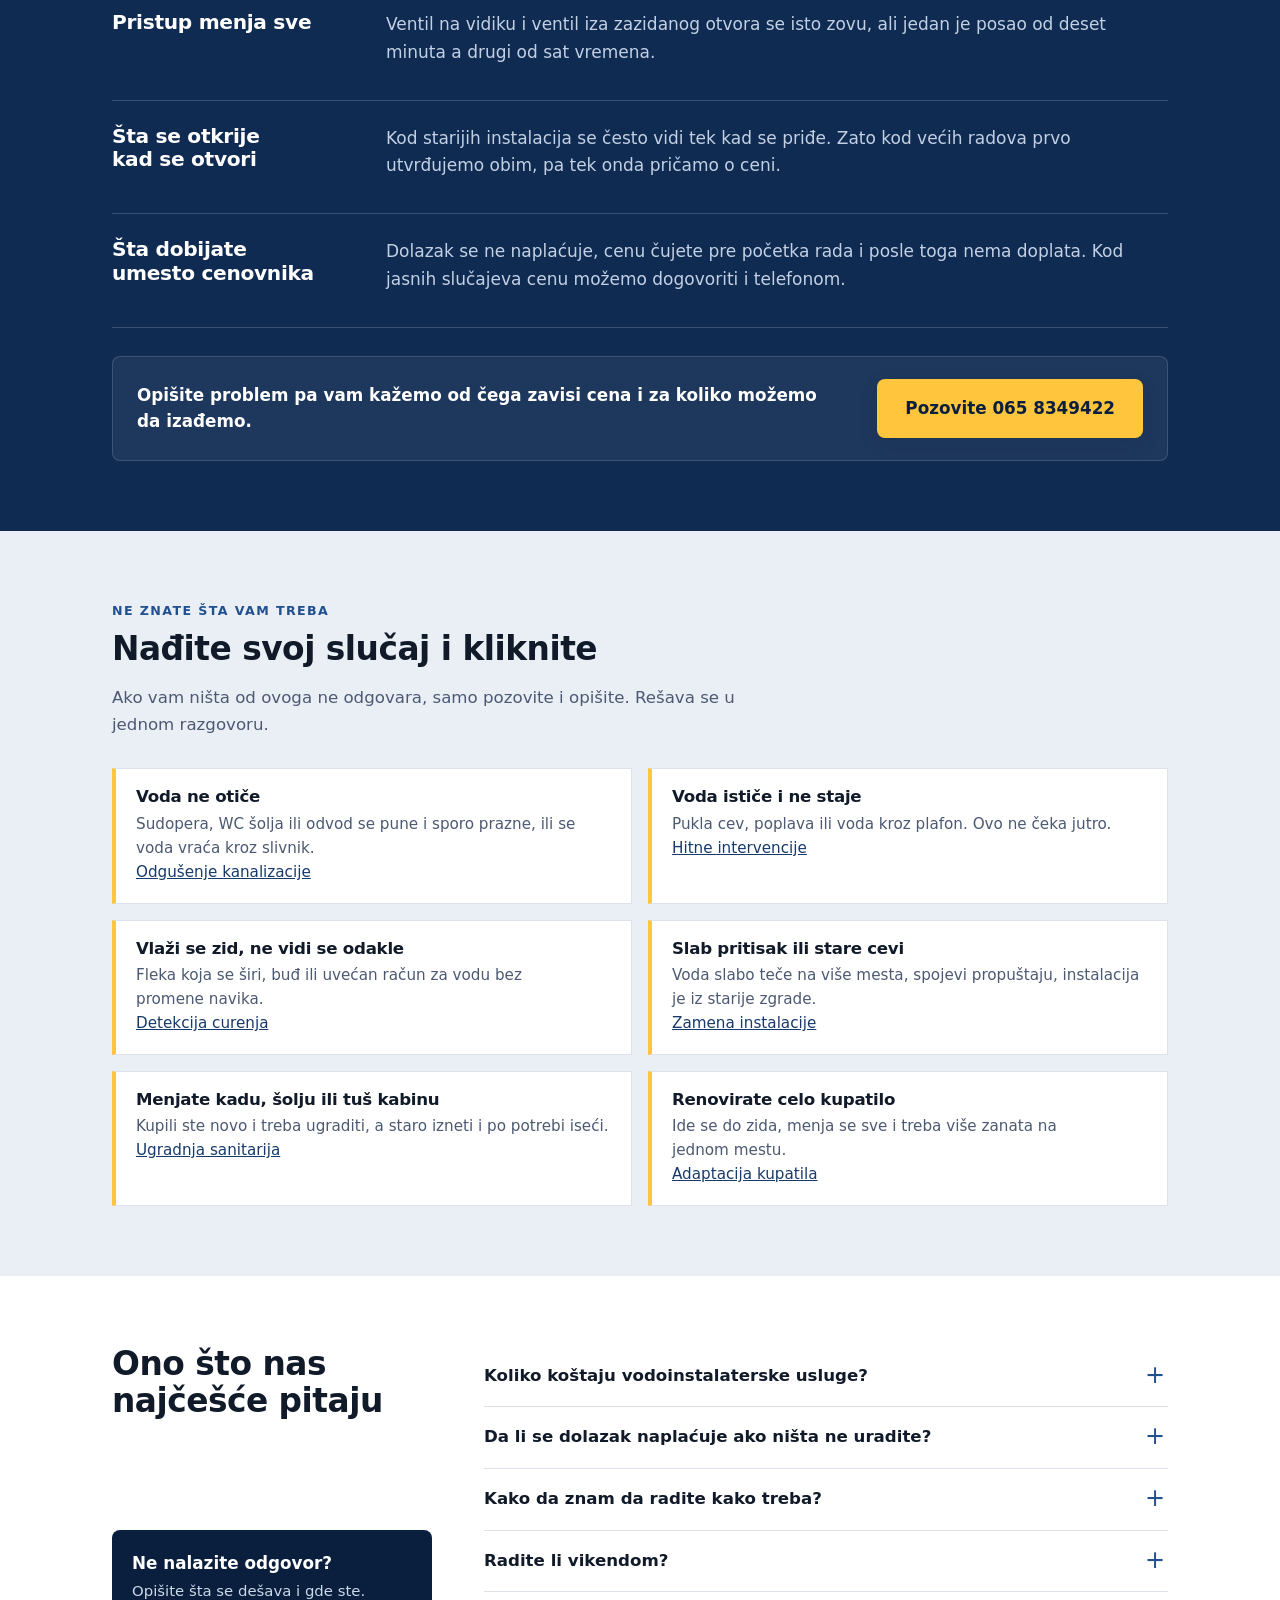
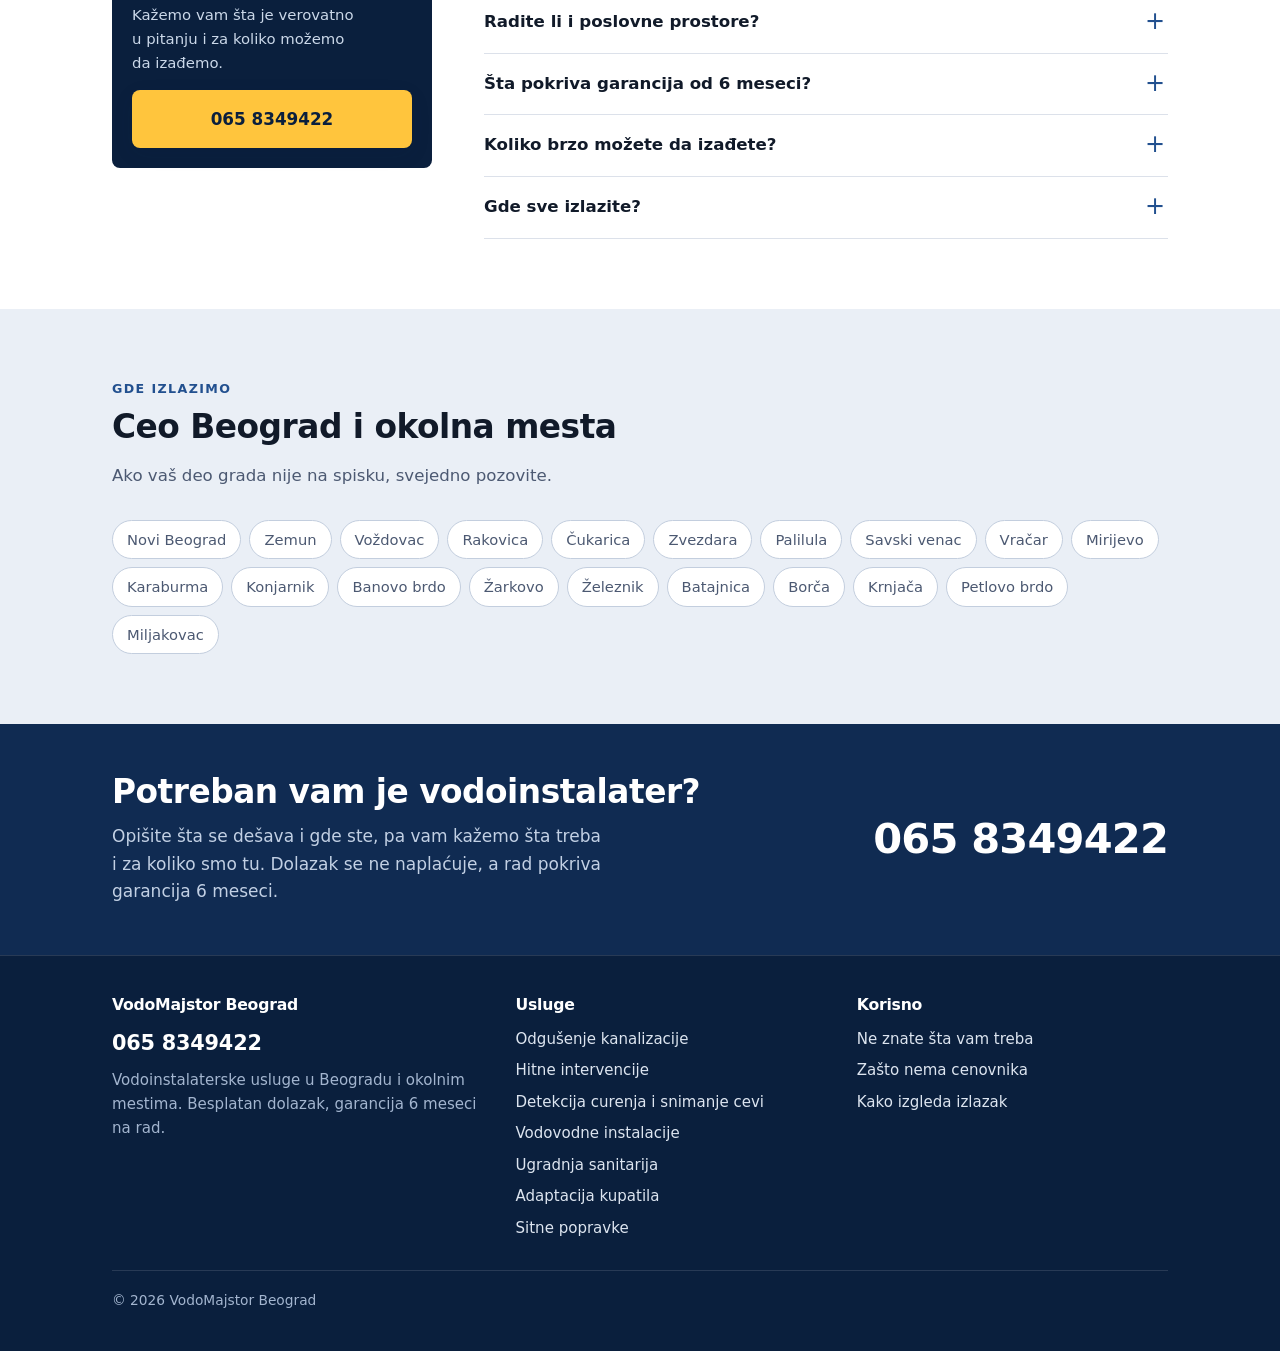
==== commit 9d2416bd: "Brzina: hero na odgusenju vracen na izvornu rezoluciju, gustina slike na telefonu, preconnect - odgu" ====
--- a/index.html
+++ b/index.html
@@ -24,11 +24,12 @@
 <meta property="og:image:height" content="630">
 <meta name="twitter:card" content="summary_large_image">
 
-<link rel="icon" href="/vodomajstor/slike/favicon.ico" sizes="any">
-<link rel="apple-touch-icon" href="/vodomajstor/slike/apple-touch-icon.png">
+<link rel="preconnect" href="https://www.googletagmanager.com" crossorigin>
+<link rel="icon" href="/slike/favicon.ico" sizes="any">
+<link rel="apple-touch-icon" href="/slike/apple-touch-icon.png">
 <meta name="theme-color" content="#0a1f3d">
 
-<link rel="stylesheet" href="/vodomajstor/css/style.css?v=de24c82c">
+<link rel="stylesheet" href="/css/style.css">
 </head>
 <body>
 <noscript><iframe src="https://www.googletagmanager.com/ns.html?id=GTM-WX4FX34W"
@@ -46,8 +47,8 @@
 <header class="site-header">
   <div class="wrap">
     <div class="site-header__bar">
-      <a class="brand" href="/vodomajstor/">
-        <img src="/vodomajstor/slike/logo.webp" alt="" width="72" height="96" decoding="async">
+      <a class="brand" href="/">
+        <img src="/slike/logo.webp" alt="" width="72" height="96" decoding="async">
         <span class="brand__text">
           <strong>VodoMajstor</strong>
           <span>Vodoinstalater Beograd</span>
@@ -56,21 +57,21 @@
 
       <nav class="site-nav" id="glavna-navigacija" data-open="false" aria-label="Glavna navigacija">
         <ul>
-          <li><a href="/vodomajstor/" aria-current="page">Početna</a></li>
+          <li><a href="/" aria-current="page">Početna</a></li>
 
           <li>
             <button class="sub-toggle" type="button" aria-expanded="false">Usluge</button>
             <ul class="sub">
               <li class="sub__group">Hitno i odgušenje</li>
-              <li><a href="/vodomajstor/odgusenje-kanalizacije/">Odgušenje kanalizacije<em>WC, sudopera, odvod, mašinsko</em></a></li>
-              <li><a href="/vodomajstor/hitne-intervencije/">Hitne intervencije<em>Pukla cev, poplava, havarija</em></a></li>
+              <li><a href="/odgusenje-kanalizacije/">Odgušenje kanalizacije<em>WC, sudopera, odvod, mašinsko</em></a></li>
+              <li><a href="/hitne-intervencije/">Hitne intervencije<em>Pukla cev, poplava, havarija</em></a></li>
 
               <li class="sub__group">Radovi i dijagnostika</li>
-              <li><a href="/vodomajstor/detekcija-curenja-vode/">Detekcija curenja<em>Snimanje cevi kamerom</em></a></li>
-              <li><a href="/vodomajstor/vodovodne-instalacije/">Vodovodne instalacije<em>Zamena cevi, razvod vode</em></a></li>
-              <li><a href="/vodomajstor/ugradnja-sanitarija/">Ugradnja sanitarija<em>WC šolja, kada, tuš kabina</em></a></li>
-              <li><a href="/vodomajstor/adaptacija-kupatila/">Adaptacija kupatila<em>Kompletno kupatilo, ključ u ruke</em></a></li>
-              <li><a href="/vodomajstor/sitne-popravke/">Sitne popravke<em>Slavine, ventili, vodokotlići</em></a></li>
+              <li><a href="/detekcija-curenja-vode/">Detekcija curenja<em>Snimanje cevi kamerom</em></a></li>
+              <li><a href="/vodovodne-instalacije/">Vodovodne instalacije<em>Zamena cevi, razvod vode</em></a></li>
+              <li><a href="/ugradnja-sanitarija/">Ugradnja sanitarija<em>WC šolja, kada, tuš kabina</em></a></li>
+              <li><a href="/adaptacija-kupatila/">Adaptacija kupatila<em>Kompletno kupatilo, ključ u ruke</em></a></li>
+              <li><a href="/sitne-popravke/">Sitne popravke<em>Slavine, ventili, vodokotlići</em></a></li>
 
               <li class="sub__cta">
                 <b>Ne znate koga da zovete?</b>
@@ -80,9 +81,9 @@
             </ul>
           </li>
 
-          <li><a href="/vodomajstor/hitne-intervencije/">Hitne intervencije</a></li>
+          <li><a href="/hitne-intervencije/">Hitne intervencije</a></li>
           <li><a href="#gde-izlazimo">Lokacije</a></li>
-          <li><a href="/vodomajstor/kontakt/">Kontakt</a></li>
+          <li><a href="/kontakt/">Kontakt</a></li>
         </ul>
       </nav>
 
@@ -97,12 +98,12 @@
 
 <main id="glavni-sadrzaj">
 
-  
+  <!-- ===== Hero ===== -->
   <section class="hero">
     <div class="hero__media" aria-hidden="true">
-      <img src="/vodomajstor/slike/home-hero-majstor.webp"
-           srcset="/vodomajstor/slike/home-hero-majstor-800.webp 800w, /vodomajstor/slike/home-hero-majstor.webp 1600w"
-           sizes="100vw"
+      <img src="/slike/home-hero-majstor.webp"
+           srcset="/slike/home-hero-majstor-800.webp 800w, /slike/home-hero-majstor.webp 1600w"
+           sizes="(max-width: 939px) 65vw, 100vw"
            alt="Vodoinstalater u Beogradu na intervenciji" width="1600" height="900"
            fetchpriority="high" decoding="async">
     </div>
@@ -125,7 +126,7 @@
     </div>
   </section>
 
-  
+  <!-- ===== Traka sa brojevima ===== -->
   <div class="stats">
     <div class="wrap">
       <ul>
@@ -137,7 +138,7 @@
     </div>
   </div>
 
-  
+  <!-- ===== Usluge ===== -->
   <section class="sec" id="usluge">
     <div class="wrap">
       <div class="sec__head">
@@ -146,24 +147,24 @@
       </div>
 
       <div class="cards">
-        <a href="/vodomajstor/hitne-intervencije/"><b>Hitne intervencije</b><span>Pukla cev, poplava ili havarija u kupatilu. Dežurni majstor izlazi bez odlaganja.</span></a>
-        <a href="/vodomajstor/odgusenje-kanalizacije/"><b>Odgušenje kanalizacije</b><span>WC šolja, sudopera, odvod i vertikala. Sajla i mašinsko odgušenje WOMA opremom.</span></a>
-        <a href="/vodomajstor/detekcija-curenja-vode/"><b>Detekcija curenja vode</b><span>Nalazimo curenje termovizijskom kamerom, bez razbijanja. Snimanje cevi kamerom.</span></a>
-        <a href="/vodomajstor/vodovodne-instalacije/"><b>Vodovodne instalacije</b><span>Zamena dotrajalih cevi i nov razvod vode u kupatilu i kuhinji.</span></a>
-        <a href="/vodomajstor/ugradnja-sanitarija/"><b>Ugradnja sanitarija</b><span>Kada, tuš kabina, WC šolja i lavabo. Sečemo i iznosimo staru kadu.</span></a>
-        <a href="/vodomajstor/adaptacija-kupatila/"><b>Adaptacija kupatila</b><span>Kompletno kupatilo ključ u ruke, svi zanati na jednom mestu.</span></a>
-        <a href="/vodomajstor/sitne-popravke/"><b>Sitne popravke</b><span>Vodokotlić, slavine i ventili. Izlazimo i kad je posao od pola sata.</span></a>
-      </div>
-    </div>
-  </section>
-
-  
+        <a href="/hitne-intervencije/"><b>Hitne intervencije</b><span>Pukla cev, poplava ili havarija u kupatilu. Dežurni majstor izlazi bez odlaganja.</span></a>
+        <a href="/odgusenje-kanalizacije/"><b>Odgušenje kanalizacije</b><span>WC šolja, sudopera, odvod i vertikala. Sajla i mašinsko odgušenje WOMA opremom.</span></a>
+        <a href="/detekcija-curenja-vode/"><b>Detekcija curenja vode</b><span>Nalazimo curenje termovizijskom kamerom, bez razbijanja. Snimanje cevi kamerom.</span></a>
+        <a href="/vodovodne-instalacije/"><b>Vodovodne instalacije</b><span>Zamena dotrajalih cevi i nov razvod vode u kupatilu i kuhinji.</span></a>
+        <a href="/ugradnja-sanitarija/"><b>Ugradnja sanitarija</b><span>Kada, tuš kabina, WC šolja i lavabo. Sečemo i iznosimo staru kadu.</span></a>
+        <a href="/adaptacija-kupatila/"><b>Adaptacija kupatila</b><span>Kompletno kupatilo ključ u ruke, svi zanati na jednom mestu.</span></a>
+        <a href="/sitne-popravke/"><b>Sitne popravke</b><span>Vodokotlić, slavine i ventili. Izlazimo i kad je posao od pola sata.</span></a>
+      </div>
+    </div>
+  </section>
+
+  <!-- ===== Jedan majstor za sve (diferencijator) ===== -->
   <section class="sec sec--dark" id="jedan-broj">
     <div class="wrap">
       <div class="split">
         <div class="split__media">
-          <img src="/vodomajstor/slike/home-oprema-kombi.webp"
-               srcset="/vodomajstor/slike/home-oprema-kombi-500.webp 500w, /vodomajstor/slike/home-oprema-kombi.webp 800w"
+          <img src="/slike/home-oprema-kombi.webp"
+               srcset="/slike/home-oprema-kombi-500.webp 500w, /slike/home-oprema-kombi.webp 800w"
                sizes="(min-width: 940px) 50vw, 100vw"
                alt="Oprema vodoinstalatera za izlazak na teren u Beogradu" width="800" height="600"
                loading="lazy" decoding="async">
@@ -208,7 +209,7 @@
     </div>
   </section>
 
-  
+  <!-- ===== Kako izgleda izlazak ===== -->
   <section class="sec sec--soft" id="kako-radimo">
     <div class="wrap">
       <div class="sec__head">
@@ -237,7 +238,7 @@
     </div>
   </section>
 
-  
+  <!-- ===== Cenovnik ===== -->
   <section class="sec sec--dark" id="cena">
     <div class="wrap">
       <div class="sec__head">
@@ -272,9 +273,52 @@
     </div>
   </section>
 
-  
-
-  
+  <!-- Galerija je privremeno sklonjena dok ne stignu fotografije sa terena.
+     Vraća se brisanjem ovog komentara.
+<!- - ===== Sa terena ===== - ->
+  <section class="sec">
+    <div class="wrap">
+      <div class="sec__head">
+        <span class="sec__label">Sa terena</span>
+        <h2>Radimo čisto, bez nereda u stanu</h2>
+        <p>Prostor se pokrije pre početka, a krš, ambalažu i staru sanitariju iznosimo mi.</p>
+      </div>
+
+      <ul class="gallery" data-gallery>
+        <li>
+          <button type="button" aria-label="Uvećaj fotografiju: mašinsko odgušenje">
+            <img src="/slike/_placeholder.svg" data-foto="home-odgusenje"
+                 alt="Mašinsko odgušenje kanalizacije u Beogradu"
+                 width="600" height="450" loading="lazy" decoding="async">
+          </button>
+        </li>
+        <li>
+          <button type="button" aria-label="Uvećaj fotografiju: nov razvod cevi">
+            <img src="/slike/_placeholder.svg" data-foto="home-instalacije"
+                 alt="Nov razvod vodovodnih cevi u kupatilu"
+                 width="600" height="450" loading="lazy" decoding="async">
+          </button>
+        </li>
+        <li>
+          <button type="button" aria-label="Uvećaj fotografiju: montaža sanitarije">
+            <img src="/slike/_placeholder.svg" data-foto="home-sanitarije"
+                 alt="Montaža tuš kabine u kupatilu u Beogradu"
+                 width="600" height="450" loading="lazy" decoding="async">
+          </button>
+        </li>
+        <li>
+          <button type="button" aria-label="Uvećaj fotografiju: gotovo kupatilo">
+            <img src="/slike/_placeholder.svg" data-foto="home-adaptacija"
+                 alt="Gotovo kupatilo posle kompletne adaptacije"
+                 width="600" height="450" loading="lazy" decoding="async">
+          </button>
+        </li>
+      </ul>
+    </div>
+  </section>
+-->
+
+  <!-- ===== Kad koga zvati ===== -->
   <section class="sec sec--soft" id="sta-mi-treba">
     <div class="wrap">
       <div class="sec__head">
@@ -286,33 +330,33 @@
       <div class="warn">
         <div class="warn__item">
           <h3>Voda ne otiče</h3>
-          <p>Sudopera, WC šolja ili odvod se pune i sporo prazne, ili se voda vraća kroz slivnik.<br><a href="/vodomajstor/odgusenje-kanalizacije/">Odgušenje kanalizacije</a></p>
+          <p>Sudopera, WC šolja ili odvod se pune i sporo prazne, ili se voda vraća kroz slivnik.<br><a href="/odgusenje-kanalizacije/">Odgušenje kanalizacije</a></p>
         </div>
         <div class="warn__item">
           <h3>Voda ističe i ne staje</h3>
-          <p>Pukla cev, poplava ili voda kroz plafon. Ovo ne čeka jutro.<br><a href="/vodomajstor/hitne-intervencije/">Hitne intervencije</a></p>
+          <p>Pukla cev, poplava ili voda kroz plafon. Ovo ne čeka jutro.<br><a href="/hitne-intervencije/">Hitne intervencije</a></p>
         </div>
         <div class="warn__item">
           <h3>Vlaži se zid, ne vidi se odakle</h3>
-          <p>Fleka koja se širi, buđ ili uvećan račun za vodu bez promene navika.<br><a href="/vodomajstor/detekcija-curenja-vode/">Detekcija curenja</a></p>
+          <p>Fleka koja se širi, buđ ili uvećan račun za vodu bez promene navika.<br><a href="/detekcija-curenja-vode/">Detekcija curenja</a></p>
         </div>
         <div class="warn__item">
           <h3>Slab pritisak ili stare cevi</h3>
-          <p>Voda slabo teče na više mesta, spojevi propuštaju, instalacija je iz starije zgrade.<br><a href="/vodomajstor/vodovodne-instalacije/">Zamena instalacije</a></p>
+          <p>Voda slabo teče na više mesta, spojevi propuštaju, instalacija je iz starije zgrade.<br><a href="/vodovodne-instalacije/">Zamena instalacije</a></p>
         </div>
         <div class="warn__item">
           <h3>Menjate kadu, šolju ili tuš kabinu</h3>
-          <p>Kupili ste novo i treba ugraditi, a staro izneti i po potrebi iseći.<br><a href="/vodomajstor/ugradnja-sanitarija/">Ugradnja sanitarija</a></p>
+          <p>Kupili ste novo i treba ugraditi, a staro izneti i po potrebi iseći.<br><a href="/ugradnja-sanitarija/">Ugradnja sanitarija</a></p>
         </div>
         <div class="warn__item">
           <h3>Renovirate celo kupatilo</h3>
-          <p>Ide se do zida, menja se sve i treba više zanata na jednom mestu.<br><a href="/vodomajstor/adaptacija-kupatila/">Adaptacija kupatila</a></p>
-        </div>
-      </div>
-    </div>
-  </section>
-
-  
+          <p>Ide se do zida, menja se sve i treba više zanata na jednom mestu.<br><a href="/adaptacija-kupatila/">Adaptacija kupatila</a></p>
+        </div>
+      </div>
+    </div>
+  </section>
+
+  <!-- ===== FAQ ===== -->
   <section class="sec">
     <div class="wrap">
       <div class="faq-grid">
@@ -345,7 +389,7 @@
           <details>
             <summary>Radite li vikendom?</summary>
             <div class="faq__a">
-              <p>Za hitne slučajeve izlazimo i vikendom i noću. Planski poslovi, kao montaža ili adaptacija, dogovaraju se za termin koji vama odgovara. Ako se voda izliva, to je <a href="/vodomajstor/hitne-intervencije/">hitna intervencija</a> i tako je tretiramo.</p>
+              <p>Za hitne slučajeve izlazimo i vikendom i noću. Planski poslovi, kao montaža ili adaptacija, dogovaraju se za termin koji vama odgovara. Ako se voda izliva, to je <a href="/hitne-intervencije/">hitna intervencija</a> i tako je tretiramo.</p>
             </div>
           </details>
 
@@ -387,7 +431,7 @@
     </div>
   </section>
 
-  
+  <!-- ===== Gde radimo ===== -->
   <section class="sec sec--soft" id="gde-izlazimo">
     <div class="wrap">
       <div class="sec__head">
@@ -421,7 +465,7 @@
     </div>
   </section>
 
-  
+  <!-- ===== Završni CTA ===== -->
   <section class="band">
     <div class="wrap">
       <div class="band__inner">
@@ -448,22 +492,22 @@
       <div>
         <h3>Usluge</h3>
         <ul>
-          <li><a href="/vodomajstor/odgusenje-kanalizacije/">Odgušenje kanalizacije</a></li>
-          <li><a href="/vodomajstor/hitne-intervencije/">Hitne intervencije</a></li>
-          <li><a href="/vodomajstor/detekcija-curenja-vode/">Detekcija curenja i snimanje cevi</a></li>
-          <li><a href="/vodomajstor/vodovodne-instalacije/">Vodovodne instalacije</a></li>
-          <li><a href="/vodomajstor/ugradnja-sanitarija/">Ugradnja sanitarija</a></li>
-          <li><a href="/vodomajstor/adaptacija-kupatila/">Adaptacija kupatila</a></li>
-          <li><a href="/vodomajstor/sitne-popravke/">Sitne popravke</a></li>
+          <li><a href="/odgusenje-kanalizacije/">Odgušenje kanalizacije</a></li>
+          <li><a href="/hitne-intervencije/">Hitne intervencije</a></li>
+          <li><a href="/detekcija-curenja-vode/">Detekcija curenja i snimanje cevi</a></li>
+          <li><a href="/vodovodne-instalacije/">Vodovodne instalacije</a></li>
+          <li><a href="/ugradnja-sanitarija/">Ugradnja sanitarija</a></li>
+          <li><a href="/adaptacija-kupatila/">Adaptacija kupatila</a></li>
+          <li><a href="/sitne-popravke/">Sitne popravke</a></li>
         </ul>
       </div>
 
       <div>
         <h3>Korisno</h3>
         <ul>
-          <li><a href="/vodomajstor/#sta-mi-treba">Ne znate šta vam treba</a></li>
-          <li><a href="/vodomajstor/#cena">Zašto nema cenovnika</a></li>
-          <li><a href="/vodomajstor/#kako-radimo">Kako izgleda izlazak</a></li>
+          <li><a href="/#sta-mi-treba">Ne znate šta vam treba</a></li>
+          <li><a href="/#cena">Zašto nema cenovnika</a></li>
+          <li><a href="/#kako-radimo">Kako izgleda izlazak</a></li>
         </ul>
       </div>
     </div>
@@ -483,7 +527,7 @@
   <img src="" alt="">
 </dialog>
 
-<script src="/vodomajstor/js/site.js?v=6bea93f0" defer></script>
+<script src="/js/site.js" defer></script>
 
 <script type="application/ld+json">
 {
--- a/css/style.css
+++ b/css/style.css
@@ -0,0 +1,817 @@
+:root {
+  
+  --brand-900: #0a1f3d;
+  --brand-800: #102b52;
+  --brand-700: #17396b;
+  --brand-600: #22508f;
+  --brand-100: #e6ebf3;
+
+  --accent: #ffc53d;
+  --accent-hover: #eab016;
+  --accent-ink: #0a1f3d;
+
+  
+  --ink: #111a29;
+  --ink-muted: #4c5972;
+  --line: #dce1ea;
+  --bg: #ffffff;
+  --bg-soft: #eaeff6;
+
+  
+  --font: system-ui, -apple-system, "Segoe UI", Roboto, "Helvetica Neue",
+    Arial, "Noto Sans", sans-serif;
+
+  
+  --wrap: 1120px;
+  --gut: 20px;
+  --sec-y: 48px;
+  --r: 8px;
+
+  --shadow: 0 1px 2px rgba(10, 31, 61, .07), 0 6px 20px rgba(10, 31, 61, .09);
+}
+
+@media (min-width: 768px) {
+  :root { --gut: 32px; --sec-y: 70px; }
+}
+
+*, *::before, *::after { box-sizing: border-box; }
+
+html { -webkit-text-size-adjust: 100%; scroll-behavior: smooth; }
+
+@media (prefers-reduced-motion: reduce) {
+  html { scroll-behavior: auto; }
+  *, *::before, *::after {
+    animation-duration: .01ms !important;
+    transition-duration: .01ms !important;
+  }
+}
+
+body {
+  margin: 0;
+  font-family: var(--font);
+  font-size: 17px;
+  line-height: 1.6;
+  color: var(--ink);
+  background: var(--bg);
+  -webkit-font-smoothing: antialiased;
+}
+
+img { max-width: 100%; height: auto; display: block; }
+
+h1, h2, h3, h4 {
+  margin: 0 0 .5em;
+  line-height: 1.15;
+  letter-spacing: -.015em;
+  font-weight: 800;
+  text-wrap: balance;
+}
+
+h1 { font-size: clamp(1.85rem, 5.2vw, 2.9rem); }
+h2 { font-size: clamp(1.45rem, 3.4vw, 2.05rem); }
+h3 { font-size: clamp(1.1rem, 1.9vw, 1.26rem); font-weight: 700; }
+
+p { margin: 0 0 1em; text-wrap: pretty; }
+p:last-child { margin-bottom: 0; }
+
+a { color: var(--brand-700); }
+
+ul, ol { margin: 0 0 1em; padding-left: 1.15em; }
+li + li { margin-top: .35em; }
+
+:where(a, button, summary, [tabindex]):focus-visible {
+  outline: 3px solid var(--accent);
+  outline-offset: 2px;
+  border-radius: 3px;
+}
+
+.visually-hidden {
+  position: absolute; width: 1px; height: 1px;
+  margin: -1px; padding: 0; overflow: hidden;
+  clip-path: inset(50%); white-space: nowrap;
+}
+
+.wrap {
+  width: 100%;
+  max-width: var(--wrap);
+  margin-inline: auto;
+  padding-inline: var(--gut);
+}
+
+.sec { padding-block: var(--sec-y); }
+.sec--soft { background: var(--bg-soft); }
+.sec--dark { background: var(--brand-800); color: #fff; }
+
+.sec--traka { padding-block: calc(var(--sec-y) * .58); }
+.sec--traka .sec__head { margin-bottom: 20px; }
+.sec--traka h2 { font-size: clamp(1.28rem, 2.6vw, 1.6rem); }
+.sec--dark h2, .sec--dark h3 { color: #fff; }
+.sec--dark a:not(.btn) { color: var(--accent); }
+
+.sec__label {
+  display: block; margin-bottom: 10px;
+  color: var(--brand-600);
+  font-size: .79rem; font-weight: 800;
+  letter-spacing: .11em; text-transform: uppercase;
+}
+.sec--dark .sec__label { color: var(--accent); }
+
+.sec__head { max-width: 62ch; margin-bottom: 30px; }
+.sec__head p { color: var(--ink-muted); font-size: 1.04rem; }
+.sec--dark .sec__head p { color: #c2d0e4; }
+
+.lede { font-size: 1.06rem; color: var(--ink-muted); }
+
+.btn {
+  display: inline-flex;
+  align-items: center;
+  justify-content: center;
+  gap: .5em;
+  min-height: 54px;
+  padding: 14px 26px;
+  border: 2px solid transparent;
+  border-radius: var(--r);
+  font: inherit;
+  font-weight: 700;
+  font-size: 1.05rem;
+  text-decoration: none;
+  cursor: pointer;
+  transition: background-color .15s, border-color .15s;
+}
+
+.btn--call { background: var(--accent); color: var(--accent-ink); box-shadow: var(--shadow); }
+.btn--call:hover { background: var(--accent-hover); }
+
+.btn--ghost { background: transparent; border-color: rgba(255, 255, 255, .45); color: #fff; }
+.btn--ghost:hover { border-color: #fff; }
+
+.btn-row { display: flex; flex-wrap: wrap; gap: 12px; }
+
+.topbar {
+  background: #06162b;
+  color: #9fb2cd;
+  font-size: .84rem;
+}
+.topbar .wrap {
+  display: flex;
+  justify-content: space-between;
+  gap: 16px;
+  padding-block: 7px;
+}
+.topbar a { color: #cbd8e9; text-decoration: none; font-weight: 600; }
+.topbar span:last-child { display: none; }
+@media (min-width: 700px) { .topbar span:last-child { display: inline; } }
+
+.site-header { position: sticky; top: 0; z-index: 40; background: var(--brand-900); color: #fff; }
+
+.site-header__bar {
+  display: flex; align-items: center; flex-wrap: wrap;
+  gap: 12px 24px; min-height: 62px;
+}
+
+.brand {
+  display: flex; align-items: center; gap: 10px;
+  margin-right: auto;
+  color: #fff; text-decoration: none; line-height: 1.1;
+}
+.brand img { height: 38px; width: auto; flex: none; }
+.brand__text { display: flex; flex-direction: column; }
+.brand strong { font-size: 1.12rem; font-weight: 800; letter-spacing: -.02em; }
+.brand__text span { font-size: .7rem; color: #9fb2cd; text-transform: uppercase; letter-spacing: .09em; }
+@media (min-width: 1040px) { .brand img { height: 44px; } }
+
+.nav-toggle {
+  display: inline-flex; align-items: center; gap: 8px;
+  min-height: 44px; padding: 8px 12px;
+  background: transparent;
+  border: 1px solid rgba(255, 255, 255, .3);
+  border-radius: 6px;
+  color: #fff; font: inherit; font-weight: 600; font-size: .95rem;
+  cursor: pointer;
+}
+.nav-toggle b { display: block; width: 18px; height: 2px; background: #fff; box-shadow: 0 5px 0 #fff, 0 -5px 0 #fff; }
+
+.header-call {
+  display: none; align-items: center; gap: 8px;
+  padding: 10px 18px;
+  background: var(--accent);
+  border-radius: 6px;
+  color: var(--accent-ink); font-weight: 800; text-decoration: none; white-space: nowrap;
+}
+
+.site-nav { flex-basis: 100%; order: 3; display: none; padding-bottom: 14px; }
+.site-nav[data-open="true"] { display: block; }
+.site-nav ul { margin: 0; padding: 0; list-style: none; border-top: 1px solid rgba(255, 255, 255, .15); }
+.site-nav li + li { margin-top: 0; }
+.site-nav a {
+  display: block; padding: 13px 2px;
+  border-bottom: 1px solid rgba(255, 255, 255, .1);
+  color: #dde5f0; font-weight: 600; text-decoration: none;
+}
+.site-nav a:hover { color: #fff; }
+.site-nav a[aria-current="page"] { color: var(--accent); }
+
+.sub-toggle {
+  display: flex; align-items: center; gap: 7px;
+  width: 100%; padding: 13px 2px;
+  background: none; border: 0;
+  border-bottom: 1px solid rgba(255, 255, 255, .1);
+  color: #dde5f0; font: inherit; font-weight: 600; text-align: left;
+  cursor: pointer;
+}
+.sub-toggle::after {
+  content: ""; margin-left: auto;
+  width: 8px; height: 8px;
+  border-right: 2px solid currentColor; border-bottom: 2px solid currentColor;
+  transform: rotate(45deg) translate(-2px, -2px);
+}
+.sub-toggle[aria-expanded="true"]::after { transform: rotate(-135deg) translate(-2px, -2px); }
+
+.sub { display: none; padding: 0 0 6px 14px; }
+.sub-toggle[aria-expanded="true"] + .sub { display: block; }
+.sub a { font-weight: 500; font-size: .93rem; opacity: .85; }
+.sub em { display: none; }
+
+@media (min-width: 1040px) {
+  .nav-toggle { display: none; }
+  .header-call { display: inline-flex; }
+
+  
+  .site-header__bar { display: grid; grid-template-columns: 1fr auto 1fr; gap: 24px; }
+  .brand { margin-right: 0; }
+  .header-call { justify-self: end; }
+  .site-nav { flex-basis: auto; order: 0; display: block; padding-bottom: 0; }
+  .site-nav > ul { display: flex; gap: 20px; border: 0; }
+  .site-nav > ul > li { position: relative; }
+  .site-nav > ul > li > a,
+  .sub-toggle {
+    width: auto; padding: 21px 0; border: 0;
+    border-bottom: 3px solid transparent;
+    font-size: .94rem;
+  }
+  .site-nav > ul > li > a:hover,
+  .sub-toggle:hover { border-bottom-color: rgba(255, 255, 255, .3); }
+  .site-nav a[aria-current="page"] { border-bottom-color: var(--accent); }
+  .sub-toggle::after { margin-left: 0; width: 6px; height: 6px; }
+
+  
+  .sub {
+    position: absolute; top: 100%; left: -16px;
+    display: block; visibility: hidden; opacity: 0;
+    width: 36rem; padding: 10px;
+    background: var(--brand-800);
+    border: 1px solid rgba(255, 255, 255, .14);
+    border-radius: var(--r);
+    box-shadow: 0 18px 40px rgba(0, 0, 0, .35);
+    transition: opacity .12s;
+  }
+  .site-nav li:hover > .sub,
+  .site-nav li:focus-within > .sub,
+  .sub-toggle[aria-expanded="true"] + .sub { visibility: visible; opacity: 1; }
+
+  .sub { display: grid; grid-template-columns: 1fr 1fr; gap: 0 8px; align-content: start; }
+  .sub li { margin: 0; }
+  .sub__group { grid-column: 1 / -1; }
+  .sub__group ~ .sub__group { margin-top: 6px; }
+  .sub__cta { grid-column: 1 / -1; }
+  .sub a {
+    display: block; padding: 9px 12px; border-radius: 5px;
+    font-size: .93rem; font-weight: 600; opacity: 1; border: 0;
+  }
+  .sub a:hover { background: rgba(255, 255, 255, .09); }
+  .sub em {
+    display: block; margin-top: 1px;
+    color: #8fa4c2; font-style: normal; font-size: .8rem; font-weight: 400;
+  }
+  .sub__group {
+    padding: 10px 12px 4px;
+    color: var(--accent);
+    font-size: .72rem; font-weight: 800; letter-spacing: .1em; text-transform: uppercase;
+  }
+  .sub__cta {
+    margin-top: 6px; padding: 12px;
+    background: rgba(0, 0, 0, .28);
+    border-radius: 5px;
+  }
+  .sub__cta b { display: block; font-size: .9rem; }
+  .sub__cta span { display: block; margin-bottom: 8px; color: #8fa4c2; font-size: .8rem; }
+  .sub__cta a { background: var(--accent); color: var(--accent-ink); text-align: center; }
+  .sub__cta a:hover { background: var(--accent-hover); }
+}
+
+.hero { position: relative; background: var(--brand-900); color: #fff; overflow: hidden; }
+
+.hero__media { position: absolute; inset: 0; }
+.hero__media img { width: 100%; height: 100%; object-fit: cover; opacity: .5; }
+.hero__media::after {
+  content: "";
+  position: absolute; inset: 0;
+  background: linear-gradient(180deg, rgba(0, 0, 0, .28) 0%, var(--brand-900) 96%);
+  opacity: .82;
+}
+@media (min-width: 940px) {
+  .hero__media img { opacity: .62; }
+  .hero__media::after {
+    background: linear-gradient(90deg, var(--brand-900) 0%, rgba(0, 0, 0, .5) 58%, rgba(0, 0, 0, .12) 100%);
+  }
+}
+
+.hero__inner {
+  position: relative;
+  display: flex; flex-direction: column; justify-content: center;
+  min-height: 56svh;
+  padding-block: 40px 36px;
+  max-width: 46rem;
+}
+@media (min-width: 940px) {
+  .hero__inner { min-height: 66svh; padding-block: 104px 96px; }
+}
+
+.hero h1 { color: #fff; font-size: clamp(2.1rem, 7.4vw, 3.1rem); }
+
+.hero__status {
+  display: inline-flex; align-items: center; gap: 9px;
+  align-self: flex-start;
+  margin-bottom: 16px;
+  padding: 7px 15px 7px 12px;
+  background: rgba(255, 255, 255, .1);
+  border: 1px solid rgba(255, 255, 255, .22);
+  border-radius: 100px;
+  color: #fff; font-size: .88rem; font-weight: 700;
+}
+.hero__status::before {
+  content: ""; flex: none;
+  width: 9px; height: 9px; border-radius: 50%;
+  background: var(--accent);
+  box-shadow: 0 0 0 4px rgba(255, 197, 61, .22);
+}
+.hero__sub { font-size: 1.1rem; color: #cbd8e9; max-width: 40rem; }
+@media (min-width: 768px) { .hero__sub { font-size: 1.18rem; } }
+.hero .btn-row { margin-top: 28px; }
+@media (max-width: 519px) {
+  .hero .btn-row { display: grid; gap: 10px; width: 100%; }
+  .hero .btn { width: 100%; }
+}
+
+.stats { background: var(--brand-100); border-bottom: 1px solid var(--line); }
+.stats .wrap { padding-block: 14px; }
+.stats ul {
+  display: grid; grid-template-columns: repeat(2, 1fr); gap: 8px;
+  margin: 0; padding: 0; list-style: none;
+}
+@media (min-width: 768px) {
+  .stats .wrap { padding-block: 18px; }
+  .stats ul { grid-template-columns: repeat(4, 1fr); gap: 12px; }
+}
+
+.stats li {
+  margin: 0; padding: 13px 14px;
+  background: #fff;
+  border-radius: var(--r);
+  box-shadow: 0 1px 2px rgba(10, 31, 61, .06);
+}
+.stats li::before {
+  content: ""; display: block;
+  width: 22px; height: 3px; margin-bottom: 9px;
+  background: var(--accent); border-radius: 2px;
+}
+.stats b {
+  display: block;
+  color: var(--brand-800);
+  font-size: clamp(1.32rem, 5.2vw, 1.9rem); font-weight: 800; letter-spacing: -.02em;
+  line-height: 1.1;
+  font-variant-numeric: tabular-nums;
+}
+.stats span { display: block; margin-top: 3px; color: var(--ink-muted); font-size: .85rem; line-height: 1.3; }
+@media (min-width: 768px) { .stats span { font-size: .89rem; } }
+
+.rows { border-top: 2px solid var(--brand-800); }
+.rows__item {
+  display: grid; gap: 6px 34px;
+  padding-block: 24px;
+  border-bottom: 1px solid var(--line);
+}
+@media (min-width: 820px) {
+  .rows__item { grid-template-columns: 15rem 1fr; align-items: start; }
+}
+.rows__item h3 { margin: 0; color: var(--brand-800); }
+.rows__item p { color: var(--ink-muted); margin-bottom: .6em; }
+.rows__tags {
+  margin: 0; padding: 0; list-style: none;
+  display: flex; flex-wrap: wrap; gap: 6px 8px;
+  font-size: .88rem;
+}
+.rows__tags li {
+  margin: 0; padding: 3px 10px;
+  background: var(--bg-soft);
+  border: 1px solid var(--line);
+  border-radius: 100px;
+  color: var(--ink-muted);
+}
+
+.rows--dark { border-top-color: var(--accent); }
+.rows--dark .rows__item { border-bottom-color: rgba(255, 255, 255, .17); }
+.rows--dark .rows__item h3 { color: #fff; }
+.rows--dark .rows__item p { color: #c2d0e4; }
+
+.split { display: grid; gap: 28px; align-items: center; }
+@media (min-width: 940px) {
+  .split { grid-template-columns: 1.05fr .95fr; gap: 46px; }
+  .split--flip .split__media { order: 2; }
+}
+.split__media img { width: 100%; border-radius: var(--r); }
+
+.kit {
+  margin-top: 24px;
+  border: 1px solid rgba(255, 255, 255, .22);
+  border-left: 4px solid var(--accent);
+  background: rgba(0, 0, 0, .16);
+}
+.kit__head { padding: 16px 20px 12px; }
+.kit__head b { display: block; font-size: 1.12rem; letter-spacing: -.01em; }
+.kit__head span { color: #aabfd9; font-size: .92rem; }
+.kit dl { display: grid; margin: 0; padding: 0 20px 16px; font-size: .95rem; }
+.kit dt { color: #8fa4c2; font-size: .78rem; text-transform: uppercase; letter-spacing: .07em; padding-top: 11px; }
+.kit dd { margin: 1px 0 0; }
+@media (min-width: 620px) {
+  .kit dl { grid-template-columns: 9.5rem 1fr; column-gap: 18px; }
+  .kit dt { padding-top: 9px; }
+  .kit dd { padding-top: 9px; }
+}
+
+.rule {
+  display: grid; gap: 10px;
+  margin-top: 22px; padding-top: 18px;
+  border-top: 1px solid rgba(255, 255, 255, .18);
+  font-size: .97rem;
+}
+@media (min-width: 620px) { .rule { grid-template-columns: repeat(2, 1fr); gap: 10px 26px; } }
+.rule div b { display: block; color: var(--accent); font-size: .8rem; text-transform: uppercase; letter-spacing: .07em; margin-bottom: 3px; }
+.rule div span { color: #cbd8e9; }
+
+.table-scroll { overflow-x: auto; }
+table {
+  width: 100%; min-width: 34rem;
+  border-collapse: collapse;
+  font-size: .97rem;
+}
+caption { text-align: left; padding-bottom: 12px; color: var(--ink-muted); font-size: .95rem; }
+th, td { padding: 13px 14px; text-align: left; vertical-align: top; border-bottom: 1px solid var(--line); }
+thead th { background: var(--brand-800); color: #fff; font-weight: 700; border-bottom: 0; }
+tbody th { font-weight: 700; color: var(--brand-800); width: 12rem; }
+tbody tr:nth-child(even) td, tbody tr:nth-child(even) th { background: var(--bg-soft); }
+
+.warn { display: grid; gap: 16px; }
+@media (min-width: 820px) { .warn { grid-template-columns: repeat(2, 1fr); } }
+.warn__item {
+  padding: 18px 20px;
+  background: var(--bg);
+  border: 1px solid var(--line);
+  border-left: 4px solid var(--accent);
+}
+.warn__item h3 { font-size: 1.04rem; margin-bottom: .3em; }
+.warn__item p { font-size: .95rem; color: var(--ink-muted); }
+
+.steps {
+  counter-reset: step;
+  margin: 0; padding: 0; list-style: none;
+  display: grid; gap: 16px;
+}
+@media (min-width: 940px) { .steps { grid-template-columns: repeat(4, 1fr); } }
+.steps li {
+  display: grid;
+  grid-template-columns: auto 1fr;
+  gap: 2px 12px;
+  margin: 0; padding: 16px 18px;
+  background: #fff; border: 1px solid var(--line);
+  counter-increment: step;
+}
+.steps li::before {
+  content: counter(step) ".";
+  grid-row: 1 / 2;
+  color: var(--brand-600); font-weight: 800; font-size: 1.15rem; line-height: 1.3;
+  font-variant-numeric: tabular-nums;
+}
+.steps h3 { grid-column: 2; margin: 0; font-size: 1.02rem; line-height: 1.3; }
+.steps p { grid-column: 2; font-size: .92rem; color: var(--ink-muted); }
+
+@media (min-width: 940px) {
+  .steps li { display: block; padding: 20px; }
+  .steps li::before { display: block; margin-bottom: 8px; font-size: 1.5rem; }
+  .steps h3 { margin-bottom: .3em; }
+}
+
+.gallery {
+  display: grid; grid-template-columns: repeat(2, 1fr); gap: 10px;
+  margin: 0; padding: 0; list-style: none;
+}
+@media (min-width: 768px) { .gallery { grid-template-columns: repeat(4, 1fr); } }
+.gallery li { margin: 0; }
+.gallery button {
+  display: block; width: 100%; padding: 0;
+  border: 0; border-radius: var(--r); overflow: hidden;
+  background: var(--bg-soft); cursor: zoom-in;
+}
+.gallery img { width: 100%; aspect-ratio: 4 / 3; object-fit: cover; }
+
+.lightbox { width: min(94vw, 980px); padding: 0; border: 0; border-radius: var(--r); background: #000; }
+.lightbox::backdrop { background: rgba(6, 20, 22, .88); }
+.lightbox img { width: 100%; height: auto; }
+.lightbox__close {
+  position: absolute; top: 8px; right: 8px;
+  width: 44px; height: 44px;
+  border: 0; border-radius: 50%;
+  background: rgba(255, 255, 255, .92); color: var(--ink);
+  font-size: 1.4rem; line-height: 1; cursor: pointer;
+}
+
+.faq { max-width: 46rem; }
+.faq details { border-bottom: 1px solid var(--line); }
+.faq summary {
+  display: flex; align-items: flex-start; gap: 14px;
+  padding: 17px 0;
+  font-weight: 700; font-size: 1.04rem;
+  cursor: pointer; list-style: none;
+}
+.faq summary::-webkit-details-marker { display: none; }
+.faq summary::after {
+  content: "+";
+  margin-left: auto; flex: none; width: 26px;
+  color: var(--brand-600); font-size: 1.5rem; font-weight: 400; line-height: 1; text-align: center;
+}
+.faq details[open] summary::after { content: "–"; }
+.faq details[open] summary { color: var(--brand-700); }
+.faq__a { padding: 0 40px 18px 0; color: var(--ink-muted); }
+
+.chips { margin: 0; padding: 0; list-style: none; display: flex; flex-wrap: wrap; gap: 8px; }
+.chips li { margin: 0; }
+.chips span {
+  display: block; padding: 7px 14px;
+  background: #fff; border: 1px solid #c3cede; border-radius: 100px;
+  font-size: .92rem; color: var(--ink-muted);
+}
+
+.band { background: var(--brand-800); color: #fff; }
+.band__inner { display: grid; gap: 22px; padding-block: 38px; align-items: center; }
+@media (min-width: 940px) { .band__inner { grid-template-columns: 1fr auto; padding-block: 50px; } }
+.band h2 { color: #fff; margin-bottom: .35em; }
+.band p { color: #c2d0e4; max-width: 46ch; }
+.band__phone {
+  display: block;
+  color: #fff; text-decoration: none;
+  font-size: clamp(1.9rem, 6vw, 2.6rem); font-weight: 800; letter-spacing: -.02em;
+  font-variant-numeric: tabular-nums;
+}
+.band__phone:hover { color: var(--accent); }
+
+.site-footer {
+  padding-block: 40px 96px;
+  background: var(--brand-900);
+  border-top: 1px solid rgba(255, 255, 255, .12);
+  color: #a3b5cf; font-size: .94rem;
+}
+@media (min-width: 940px) { .site-footer { padding-bottom: 40px; } }
+
+.site-footer h2, .site-footer h3 { color: #fff; font-size: .98rem; margin-bottom: .8em; }
+.site-footer a { color: #dde5f0; text-decoration: none; }
+.site-footer a:hover { text-decoration: underline; }
+.site-footer ul { list-style: none; padding: 0; margin: 0; }
+.site-footer li + li { margin-top: .5em; }
+
+.footer-grid { display: grid; gap: 30px; }
+@media (min-width: 768px) { .footer-grid { grid-template-columns: 1.2fr 1fr 1fr; } }
+
+.footer-phone {
+  display: inline-block; margin-bottom: .4em;
+  color: #fff !important; font-size: 1.3rem; font-weight: 800; letter-spacing: -.01em;
+  font-variant-numeric: tabular-nums;
+}
+
+.footer-bottom {
+  margin-top: 30px; padding-top: 18px;
+  border-top: 1px solid rgba(255, 255, 255, .12);
+  font-size: .86rem;
+}
+
+.call-dock {
+  position: fixed; left: 0; right: 0; bottom: 0; z-index: 50;
+  display: flex; gap: 10px;
+  padding: 10px 12px calc(10px + env(safe-area-inset-bottom));
+  background: rgba(6, 22, 43, .97);
+  border-top: 1px solid rgba(255, 255, 255, .12);
+}
+.call-dock .btn { flex: 1; min-height: 52px; }
+@media (min-width: 940px) { .call-dock { display: none; } }
+
+.signs {
+  counter-reset: sign;
+  display: grid; gap: 1px;
+  margin: 0; padding: 0; list-style: none;
+  background: var(--line);
+  border: 1px solid var(--line);
+}
+@media (min-width: 700px) { .signs { grid-template-columns: repeat(2, 1fr); } }
+@media (min-width: 1000px) { .signs { grid-template-columns: repeat(3, 1fr); } }
+
+.signs li {
+  display: flex; align-items: flex-start; gap: 13px;
+  margin: 0; padding: 16px 18px;
+  background: var(--bg);
+  counter-increment: sign;
+  font-size: .97rem;
+}
+.signs li::before {
+  content: counter(sign);
+  flex: none;
+  display: flex; align-items: center; justify-content: center;
+  width: 26px; height: 26px;
+  border-radius: 50%;
+  background: var(--brand-800); color: #fff;
+  font-size: .82rem; font-weight: 800;
+  font-variant-numeric: tabular-nums;
+}
+
+.signs--lista { counter-reset: none; }
+.signs--lista li { counter-increment: none; }
+.signs--lista li::before {
+  content: "";
+  width: 11px; height: 11px; margin-top: .42em;
+  border-radius: 2px;
+  background: var(--brand-600);
+}
+
+.signs b { display: block; }
+.signs span { color: var(--ink-muted); font-size: .91rem; }
+
+.cta-strip {
+  display: flex; flex-wrap: wrap; align-items: center; gap: 16px 26px;
+  padding: 22px 24px;
+  background: var(--brand-100);
+  border-left: 4px solid var(--accent);
+}
+.cta-strip p { margin: 0; flex: 1 1 22rem; font-weight: 600; color: var(--brand-800); }
+.cta-strip .btn { min-height: 50px; }
+
+.cta-strip--plain {
+  background: var(--bg);
+  border: 1px solid var(--line);
+  border-left: 1px solid var(--line);
+  border-radius: var(--r);
+  box-shadow: 0 1px 2px rgba(10, 31, 61, .05);
+}
+
+.cards { display: grid; gap: 14px; }
+@media (min-width: 700px) { .cards { grid-template-columns: repeat(2, 1fr); } }
+@media (min-width: 1000px) { .cards { grid-template-columns: repeat(4, 1fr); } }
+
+.cards a {
+  display: block; height: 100%; padding: 18px 20px;
+  background: var(--bg);
+  border: 1px solid var(--line);
+  border-radius: var(--r);
+  text-decoration: none; color: inherit;
+  transition: border-color .15s, box-shadow .15s;
+}
+.cards a:hover { border-color: var(--brand-600); box-shadow: var(--shadow); }
+.cards b { display: block; margin-bottom: 3px; color: var(--brand-800); font-size: 1.02rem; }
+.cards span { color: var(--ink-muted); font-size: .91rem; }
+
+.lead-line {
+  margin-bottom: .6em;
+  font-size: clamp(1.2rem, 2.4vw, 1.5rem);
+  font-weight: 800; letter-spacing: -.015em; line-height: 1.25;
+}
+
+.tips { display: grid; gap: 14px; }
+@media (min-width: 780px) { .tips { grid-template-columns: repeat(2, 1fr); gap: 16px; } }
+
+.tips__item {
+  position: relative;
+  padding: 18px 20px 18px 40px;
+  background: var(--bg);
+  border-radius: var(--r);
+  box-shadow: 0 1px 2px rgba(10, 31, 61, .05);
+}
+.tips__item::before {
+  content: ""; position: absolute; left: 20px; top: 24px;
+  width: 10px; height: 10px; border-radius: 2px; background: var(--accent);
+}
+.tips__item h3 { margin-bottom: .25em; font-size: 1.05rem; color: var(--brand-800); }
+.tips__item p { margin: 0; color: var(--ink-muted); font-size: .96rem; }
+
+.faq-grid { display: grid; gap: 24px; align-items: start; }
+.faq-grid > .sec__head { margin-bottom: 0; }
+
+@media (min-width: 900px) {
+  .faq-grid {
+    grid-template-columns: 20rem 1fr;
+    grid-template-areas: "naslov pitanja" "kartica pitanja";
+    gap: 22px 52px;
+    align-content: start;
+  }
+  .faq-grid > .sec__head { grid-area: naslov; }
+  .faq-grid > .faq { grid-area: pitanja; }
+  .faq-grid > .faq-card { grid-area: kartica; position: sticky; top: 90px; }
+}
+.faq-card {
+  padding: 20px;
+  background: var(--brand-900);
+  border-radius: var(--r);
+  color: #cbd8e9;
+}
+.faq-card b { display: block; margin-bottom: 4px; color: #fff; font-size: 1.05rem; }
+.faq-card p { margin: 0 0 14px; font-size: .93rem; }
+.faq-card .btn { width: 100%; min-height: 50px; }
+.faq { max-width: none; }
+
+.cta-strip--dark {
+  background: rgba(255, 255, 255, .06);
+  border: 1px solid rgba(255, 255, 255, .14);
+  border-left: 1px solid rgba(255, 255, 255, .14);
+  border-radius: var(--r);
+}
+.cta-strip--dark p { color: #fff; font-size: 1.05rem; }
+
+.types { display: grid; gap: 0; }
+.types__item { padding-block: 22px; border-top: 1px solid var(--line); }
+.types__item:first-child { border-top: 0; padding-top: 0; }
+
+@media (min-width: 860px) {
+  .types { grid-template-columns: repeat(3, 1fr); gap: 0 36px; }
+  .types__item { padding-block: 0; border-top: 0; }
+  .types__item + .types__item { padding-left: 36px; border-left: 1px solid var(--line); }
+}
+
+.types__item h3 { margin-bottom: .3em; color: var(--brand-800); }
+.types__item > p { color: var(--ink-muted); font-size: .97rem; margin-bottom: 14px; }
+.types__num {
+  display: block; margin-bottom: 10px;
+  color: var(--accent-hover);
+  font-size: .78rem; font-weight: 800; letter-spacing: .12em;
+}
+
+.kit__lines { padding: 0 20px 16px; }
+.kit__lines p { margin: 0 0 8px; font-size: .95rem; color: #c2d0e4; }
+.kit__lines p:last-child { margin-bottom: 0; }
+.kit__lines b { color: #fff; }
+
+.sec--dark .chips span {
+  background: rgba(255, 255, 255, .07);
+  border-color: rgba(255, 255, 255, .2);
+  color: #cbd8e9;
+}
+
+.kontakt-grid { display: grid; gap: 32px; align-items: start; }
+@media (min-width: 900px) { .kontakt-grid { grid-template-columns: 1fr 1fr; gap: 52px; } }
+
+.kontakt-blok + .kontakt-blok { margin-top: 26px; padding-top: 26px; border-top: 1px solid var(--line); }
+.kontakt-blok h3 { margin-bottom: .3em; color: var(--brand-800); }
+.kontakt-blok p { color: var(--ink-muted); margin: 0; }
+.kontakt-tel {
+  display: inline-block; margin-bottom: 6px;
+  color: var(--brand-800); text-decoration: none;
+  font-size: clamp(1.7rem, 5vw, 2.2rem); font-weight: 800; letter-spacing: -.02em;
+  font-variant-numeric: tabular-nums;
+}
+.kontakt-tel:hover { color: var(--brand-600); }
+
+.forma {
+  padding: 24px;
+  background: var(--bg);
+  border: 1px solid var(--line);
+  border-radius: var(--r);
+  box-shadow: var(--shadow);
+}
+.forma h2 { font-size: clamp(1.2rem, 2.4vw, 1.45rem); margin-bottom: .3em; }
+.forma > p { color: var(--ink-muted); font-size: .96rem; margin-bottom: 18px; }
+.polje { display: block; margin-bottom: 14px; }
+.polje span { display: block; margin-bottom: 5px; font-weight: 700; font-size: .93rem; }
+.polje input, .polje textarea {
+  width: 100%; padding: 12px 14px;
+  font: inherit; font-size: 1rem; color: var(--ink);
+  background: var(--bg);
+  border: 1px solid #c3cede; border-radius: 6px;
+}
+.polje input:focus-visible, .polje textarea:focus-visible { outline: 3px solid var(--accent); outline-offset: 1px; }
+.polje textarea { min-height: 110px; resize: vertical; }
+.forma .btn { width: 100%; }
+.forma__nota { margin-top: 12px; color: var(--ink-muted); font-size: .87rem; }
+
+.sec--vrh { padding-top: calc(var(--sec-y) + 22px); }
+.sec--vrh h1 { margin-bottom: .35em; }
+
+.video-blok { display: flex; justify-content: center; }
+.video-blok video {
+  display: block;
+  width: auto; max-width: 100%;
+  max-height: 460px;
+  border-radius: var(--r);
+  background: #0a1f3d;
+}
+@media (max-width: 620px) { .video-blok video { max-height: 380px; } }
+
+.video-nota {
+  margin-top: 10px;
+  color: #aabfd9;
+  font-size: .86rem;
+  text-align: center;
+}
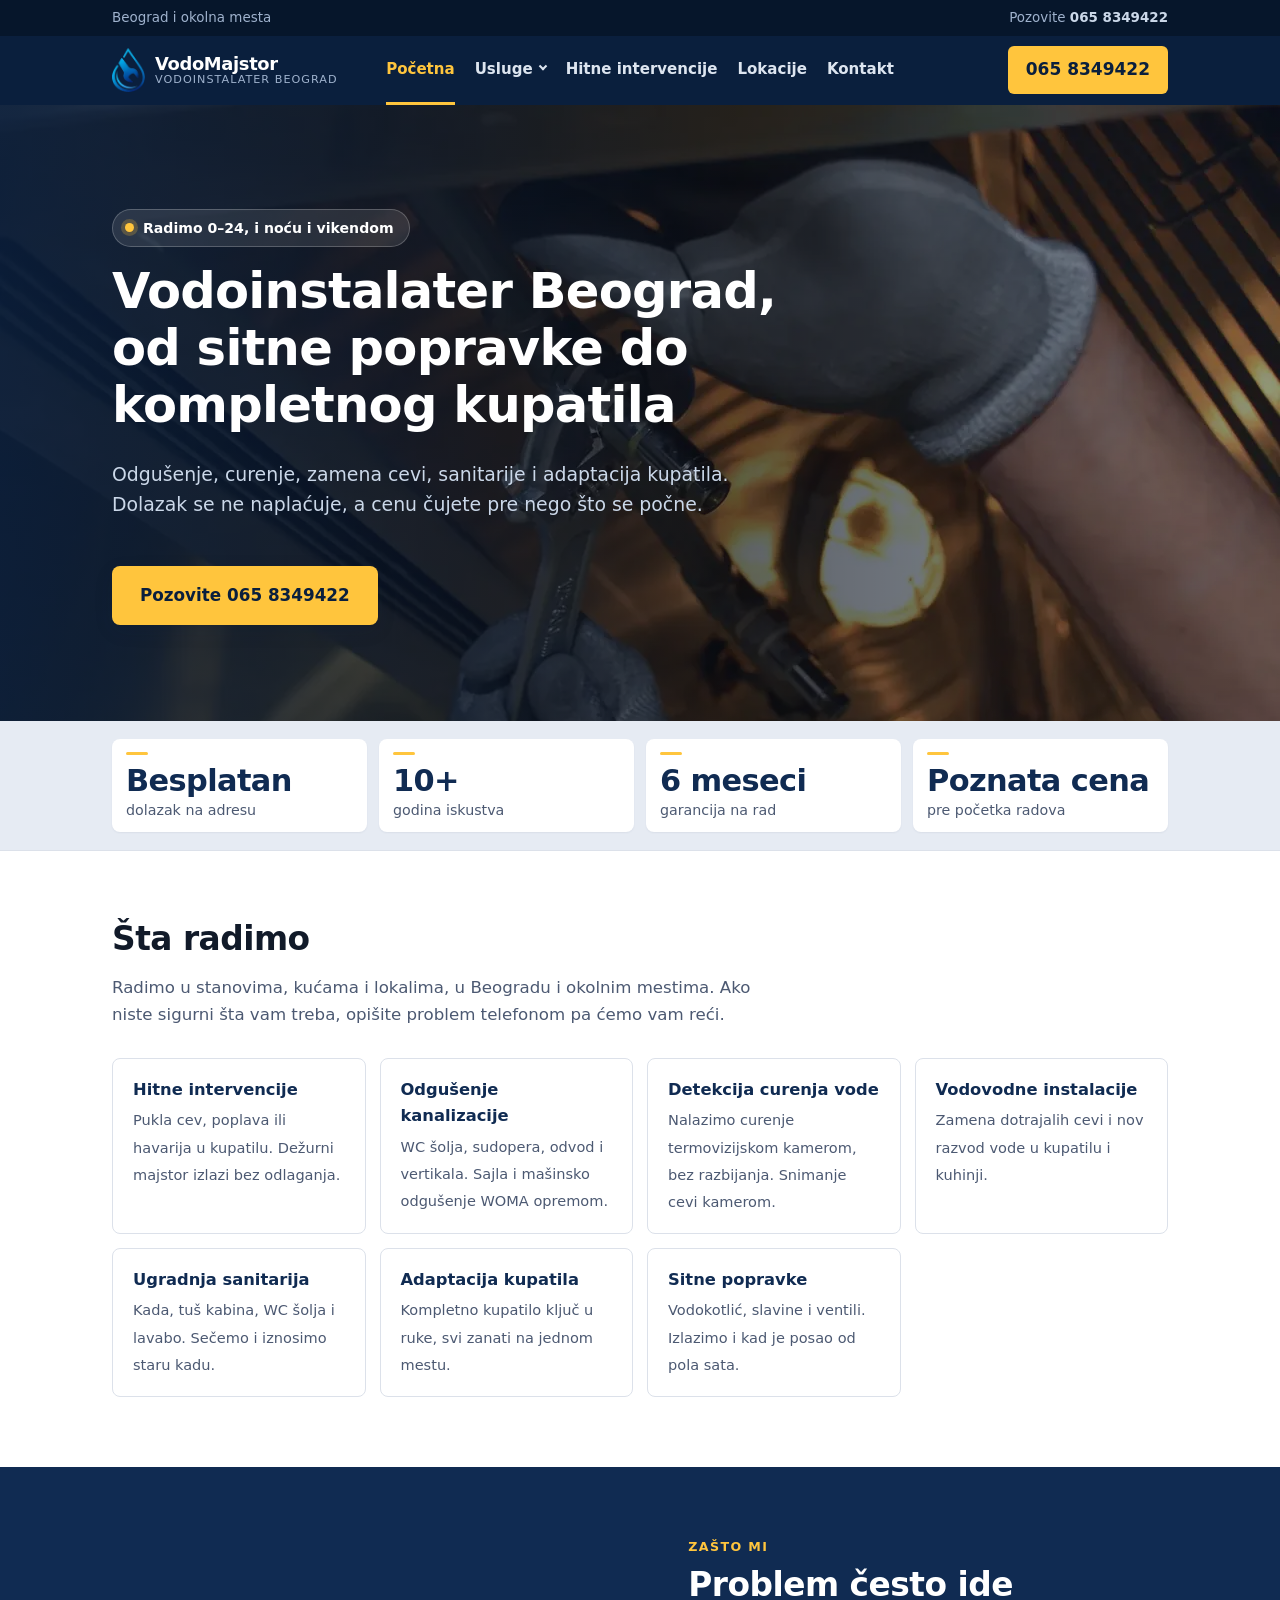
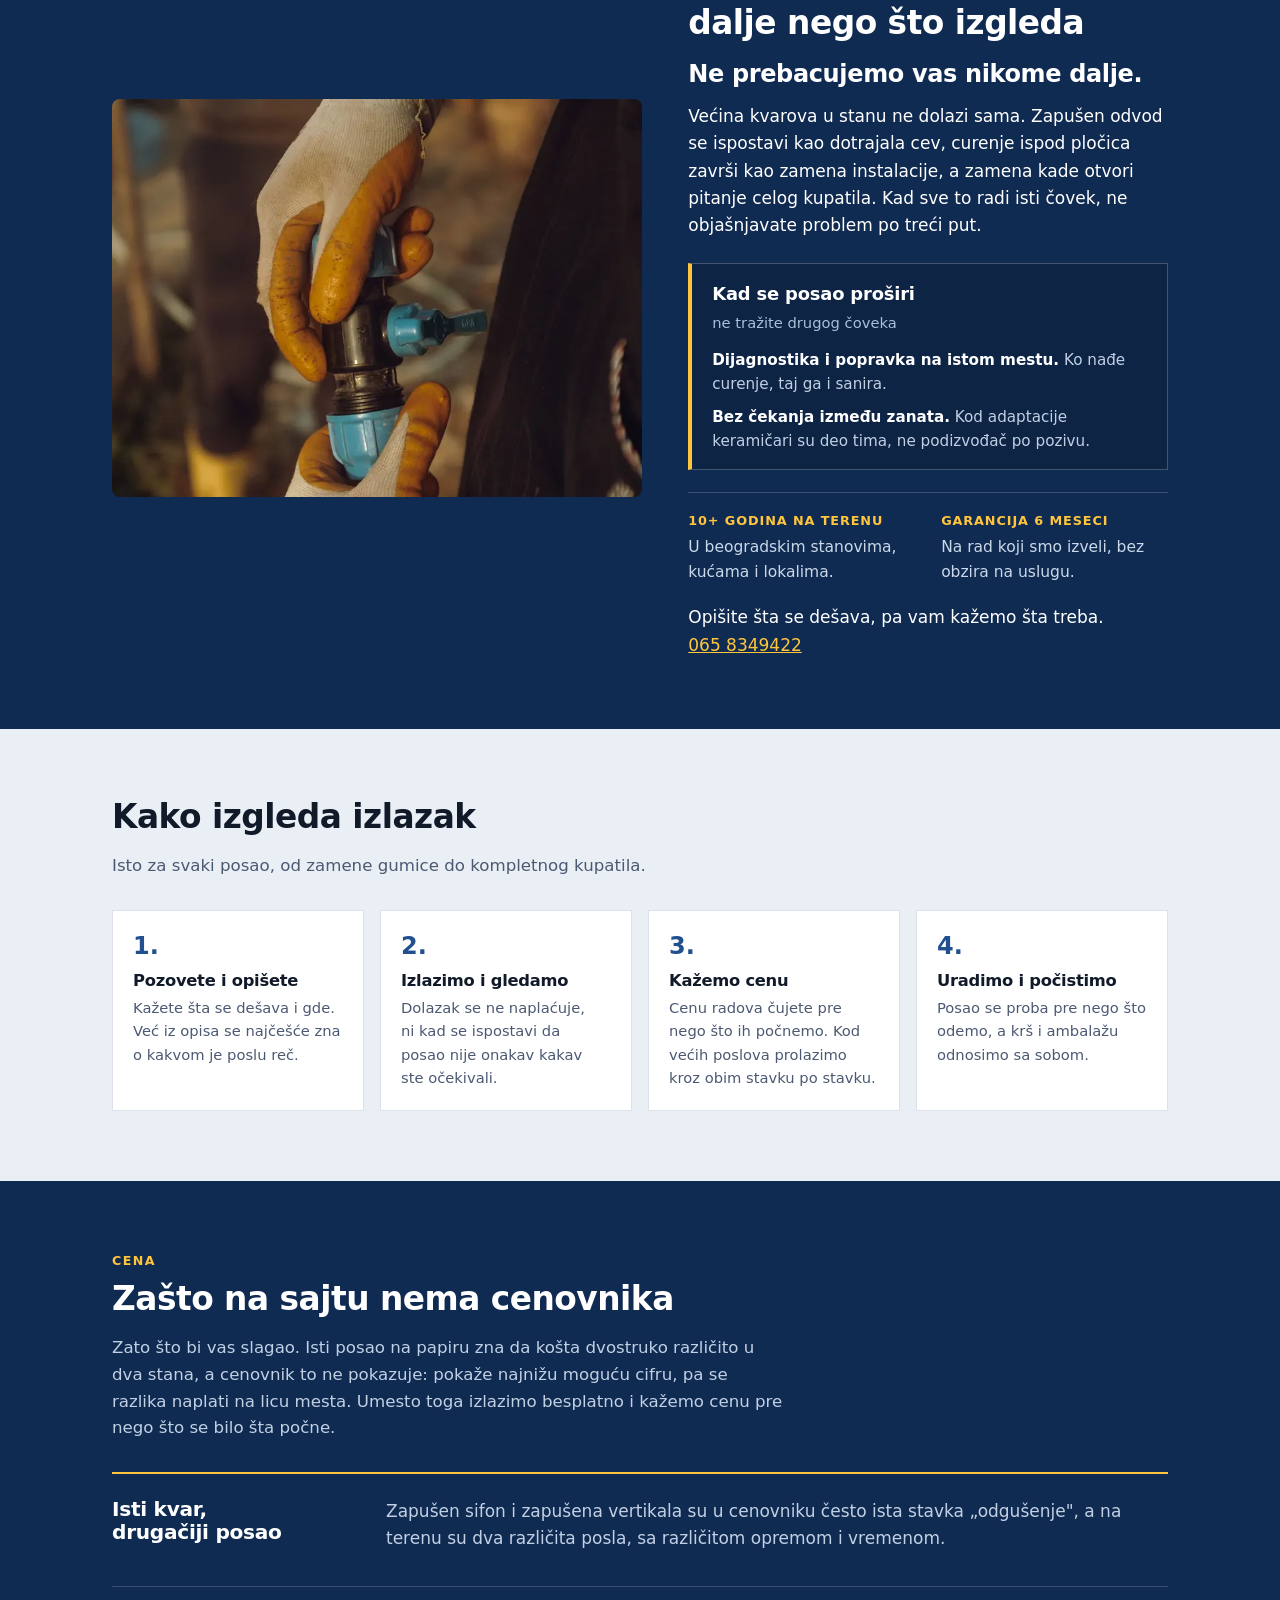
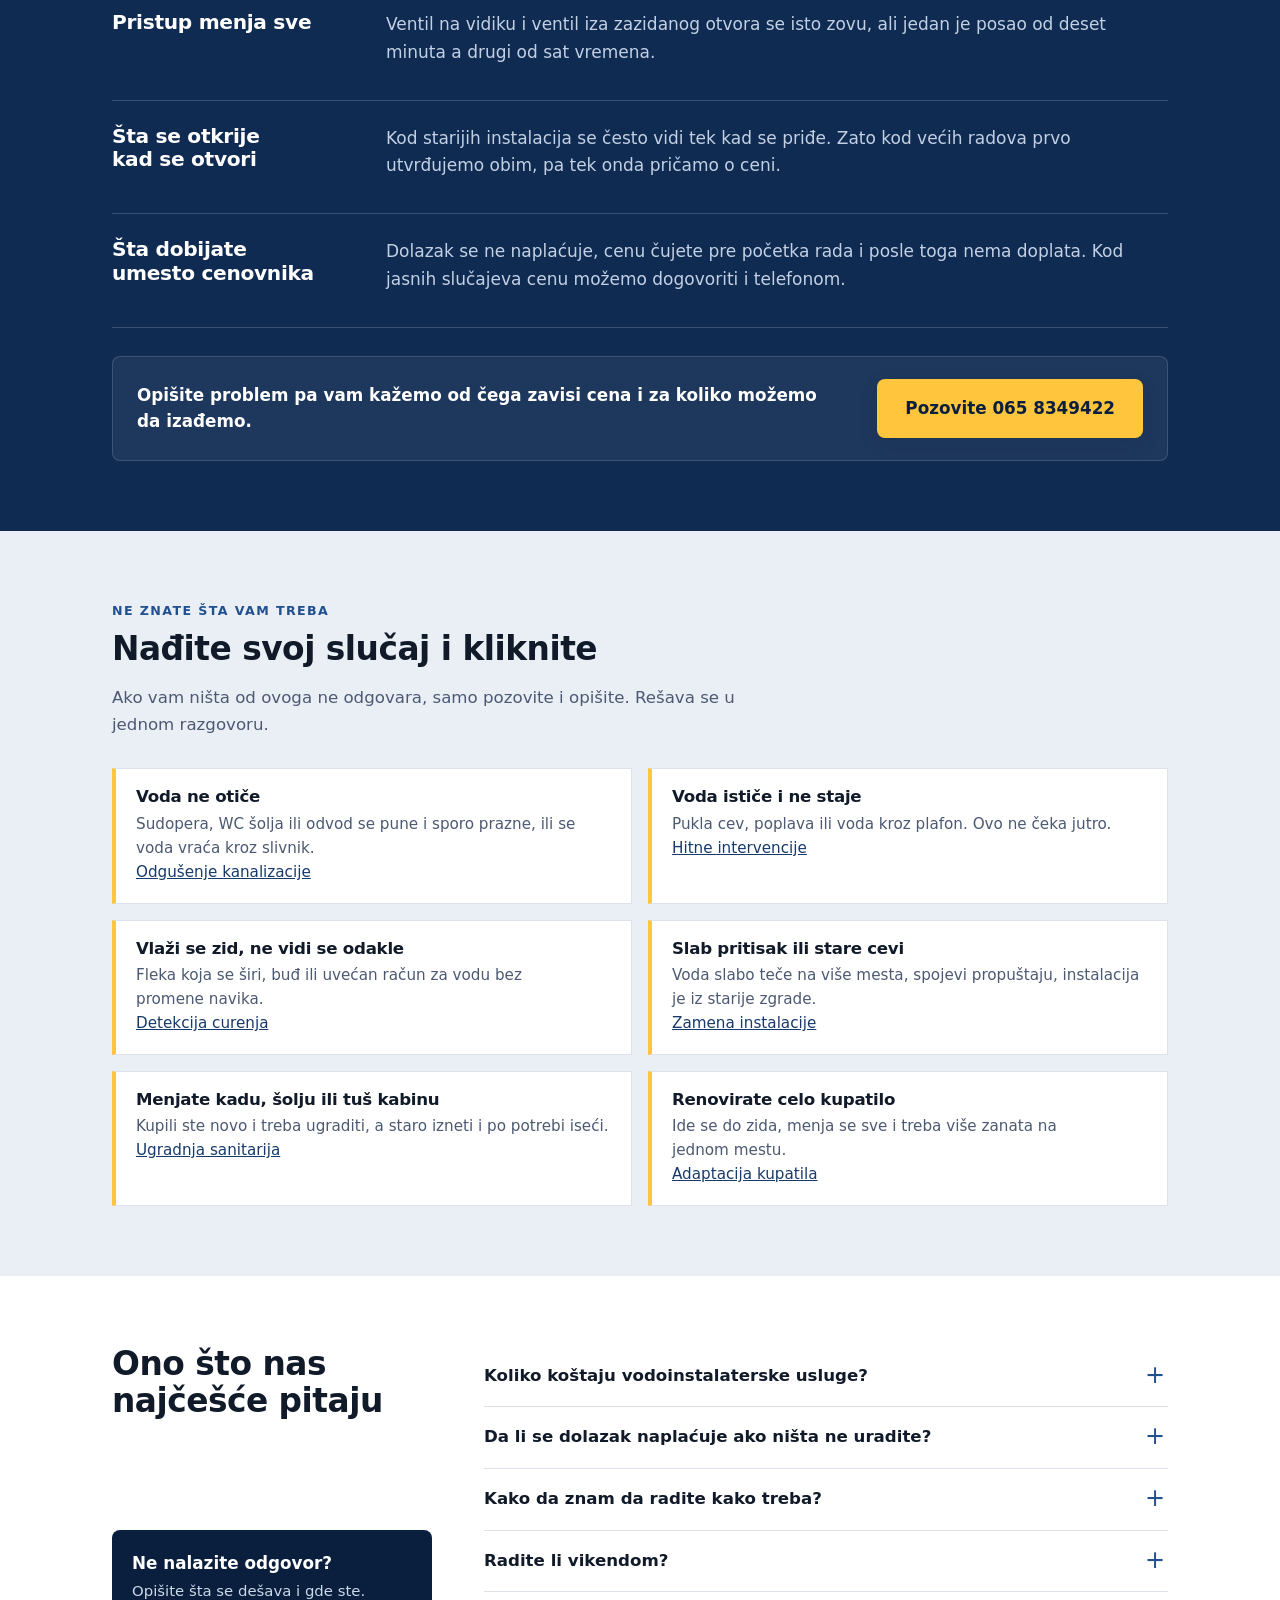
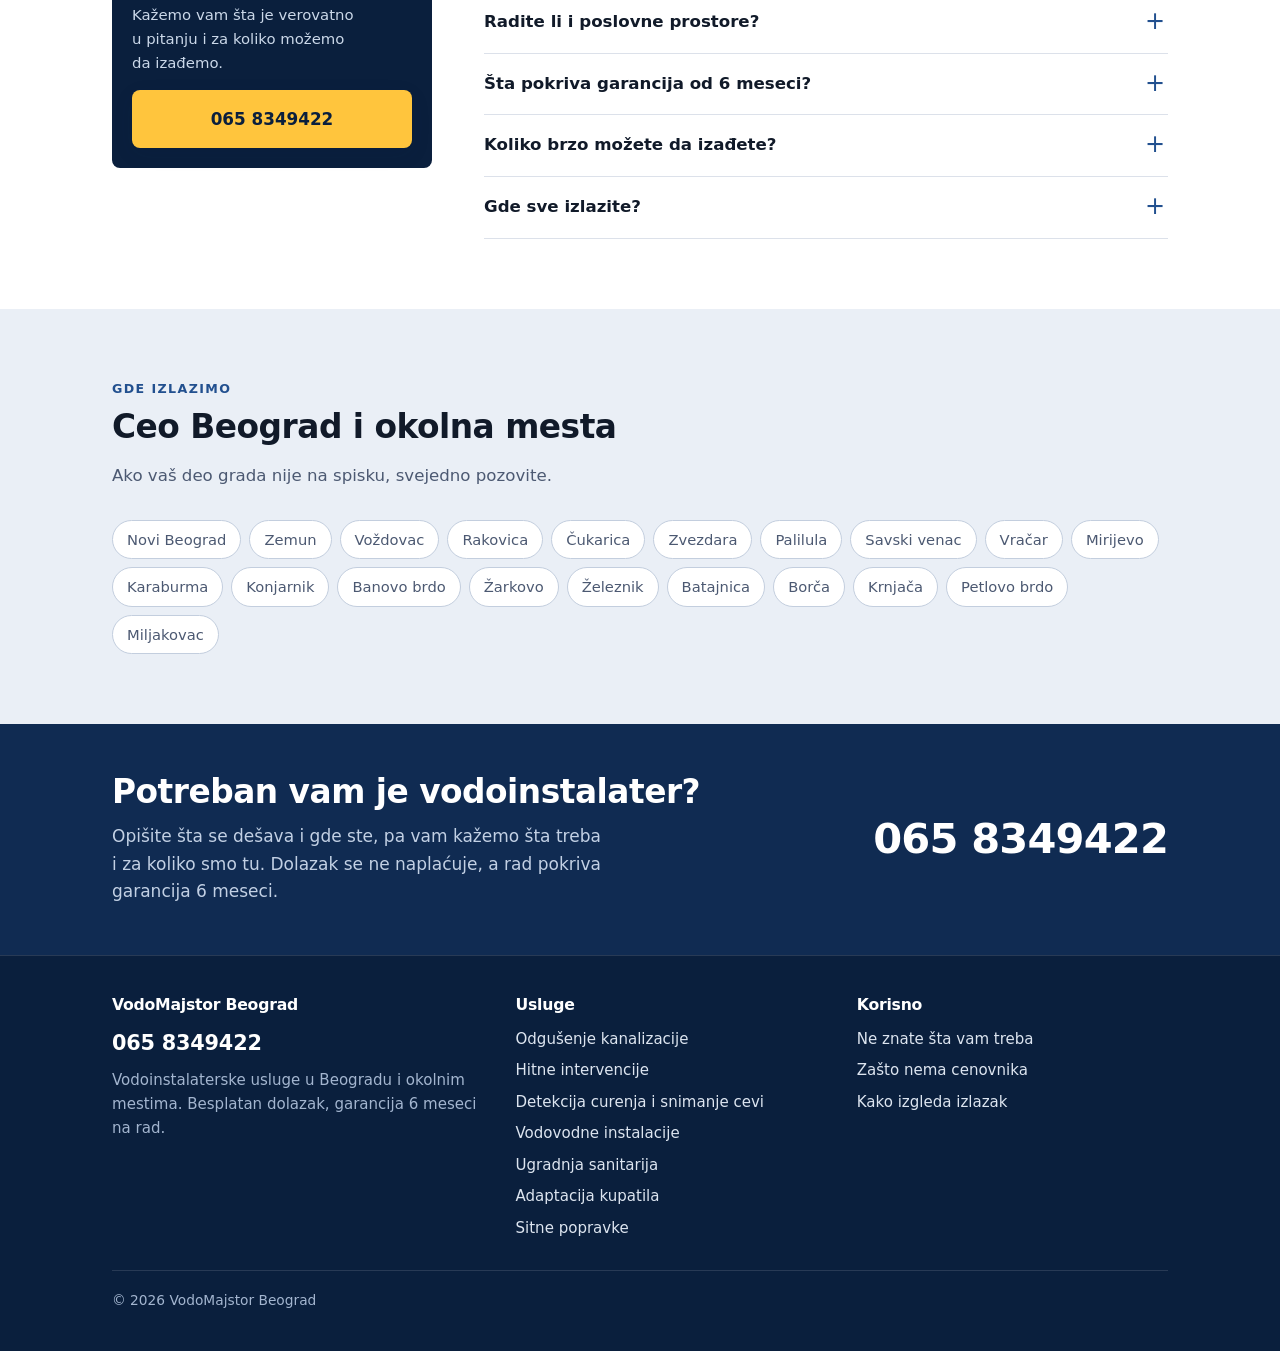
==== commit 2308f963: "Slike: heroji sa 1600w na 1280w, 221 KB manje Hero stoji pod opacity .5 na telefonu i .62 na desktop" ====
--- a/index.html
+++ b/index.html
@@ -102,9 +102,9 @@
   <section class="hero">
     <div class="hero__media" aria-hidden="true">
       <img src="/slike/home-hero-majstor.webp"
-           srcset="/slike/home-hero-majstor-800.webp 800w, /slike/home-hero-majstor.webp 1600w"
+           srcset="/slike/home-hero-majstor-800.webp 800w, /slike/home-hero-majstor.webp 1280w"
            sizes="(max-width: 939px) 65vw, 100vw"
-           alt="Vodoinstalater u Beogradu na intervenciji" width="1600" height="900"
+           alt="Vodoinstalater u Beogradu na intervenciji" width="1280" height="720"
            fetchpriority="high" decoding="async">
     </div>
 
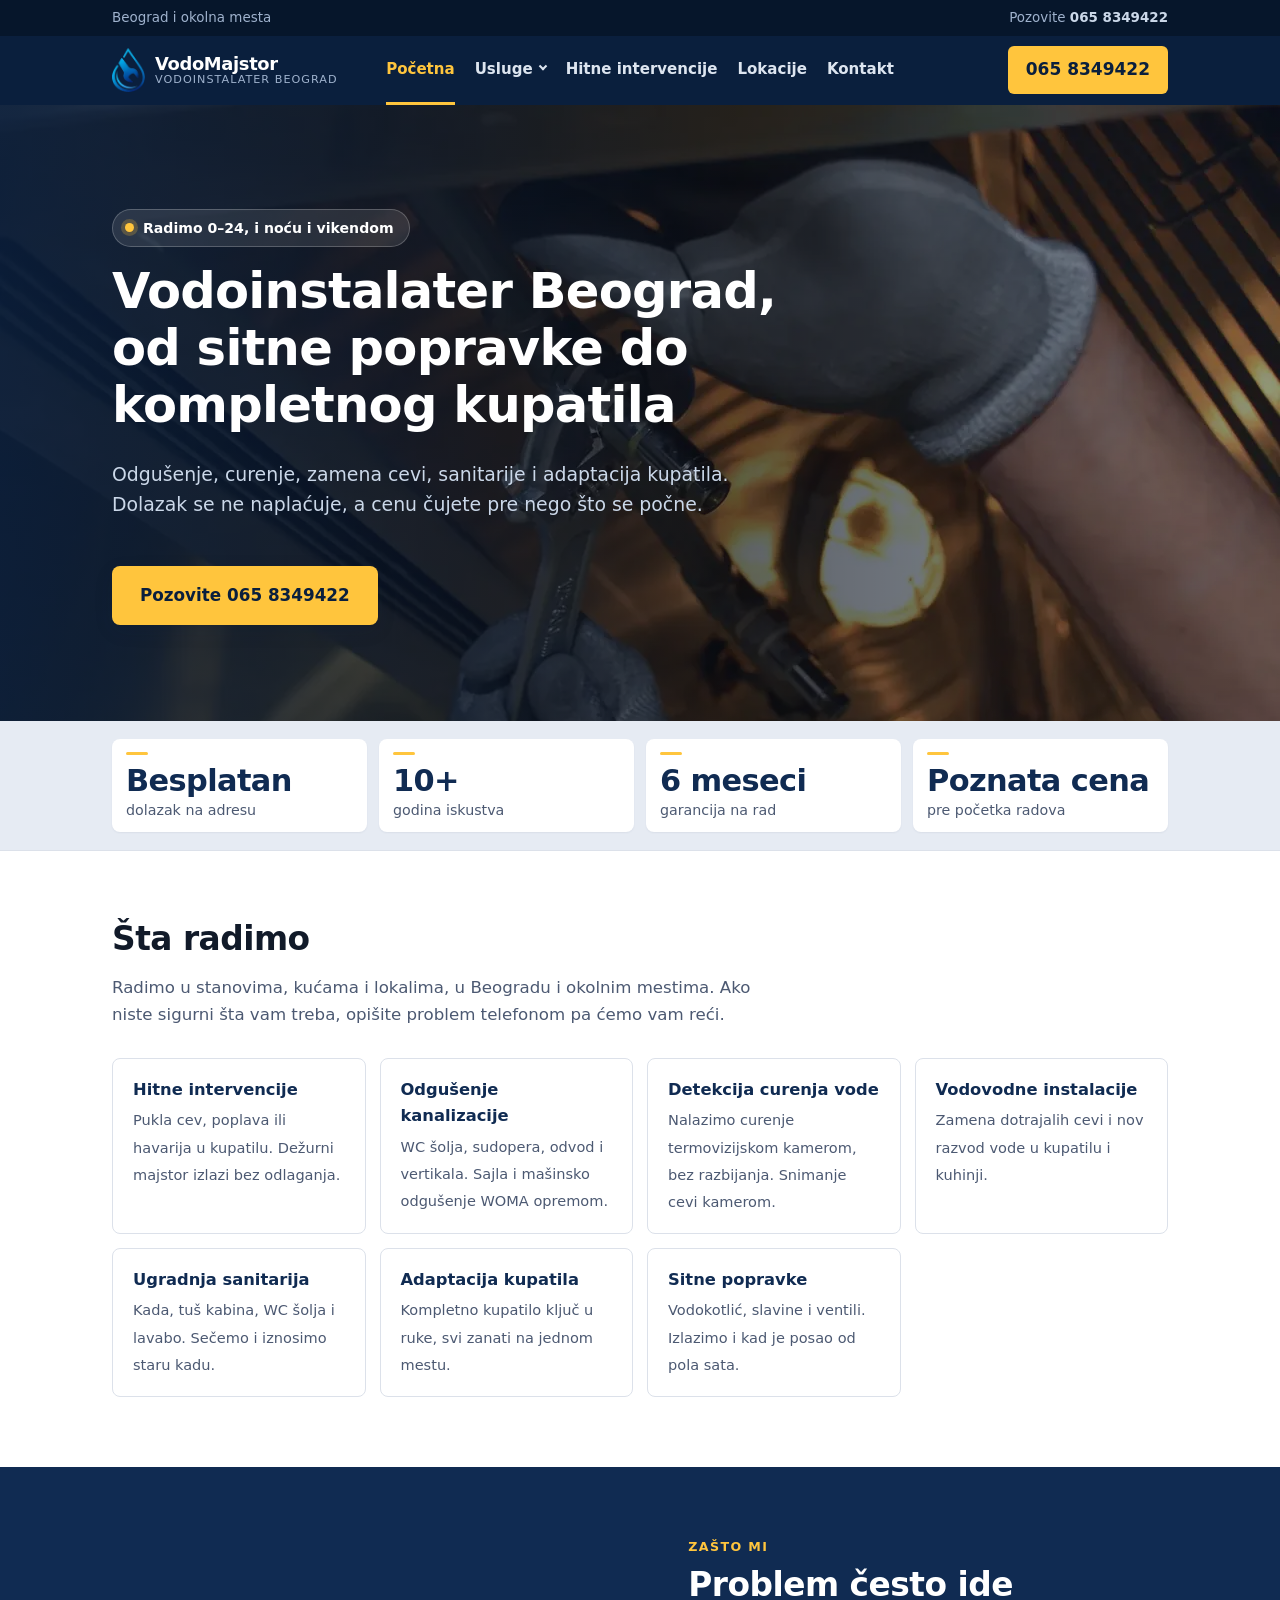
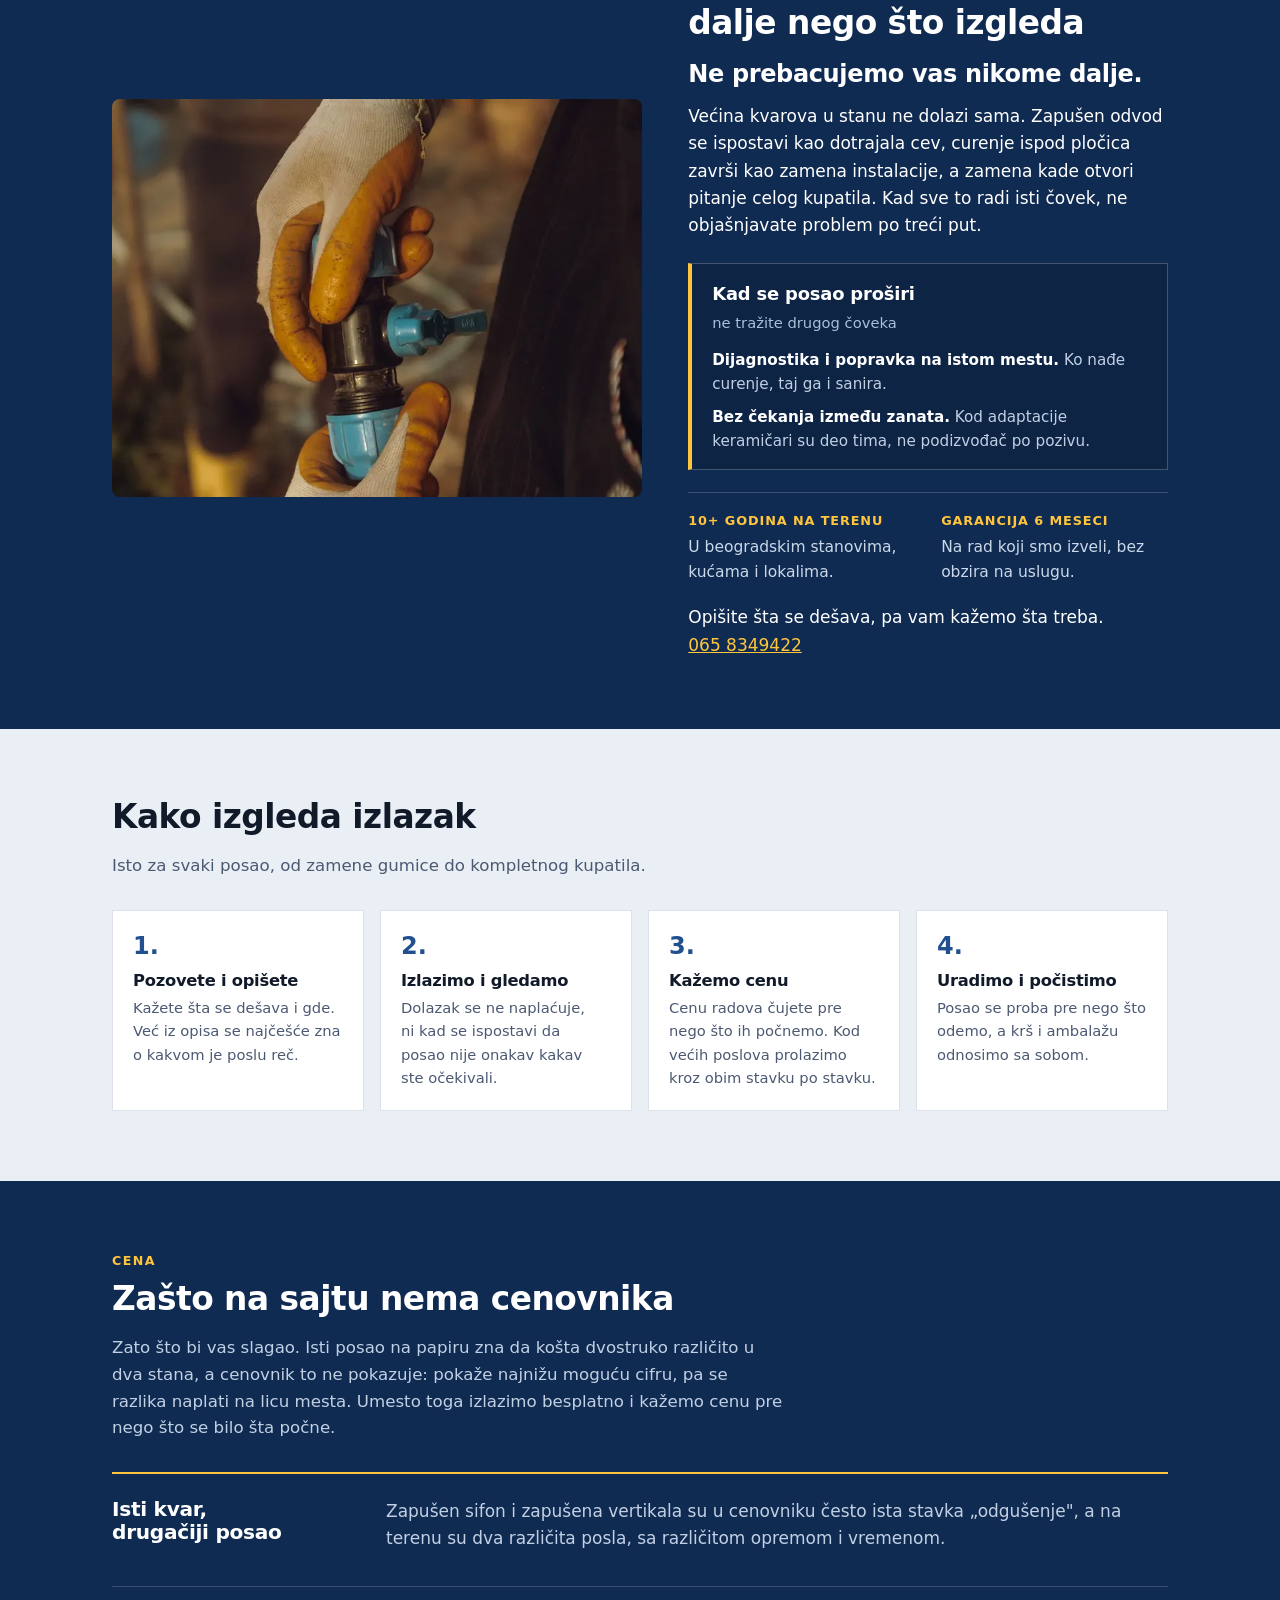
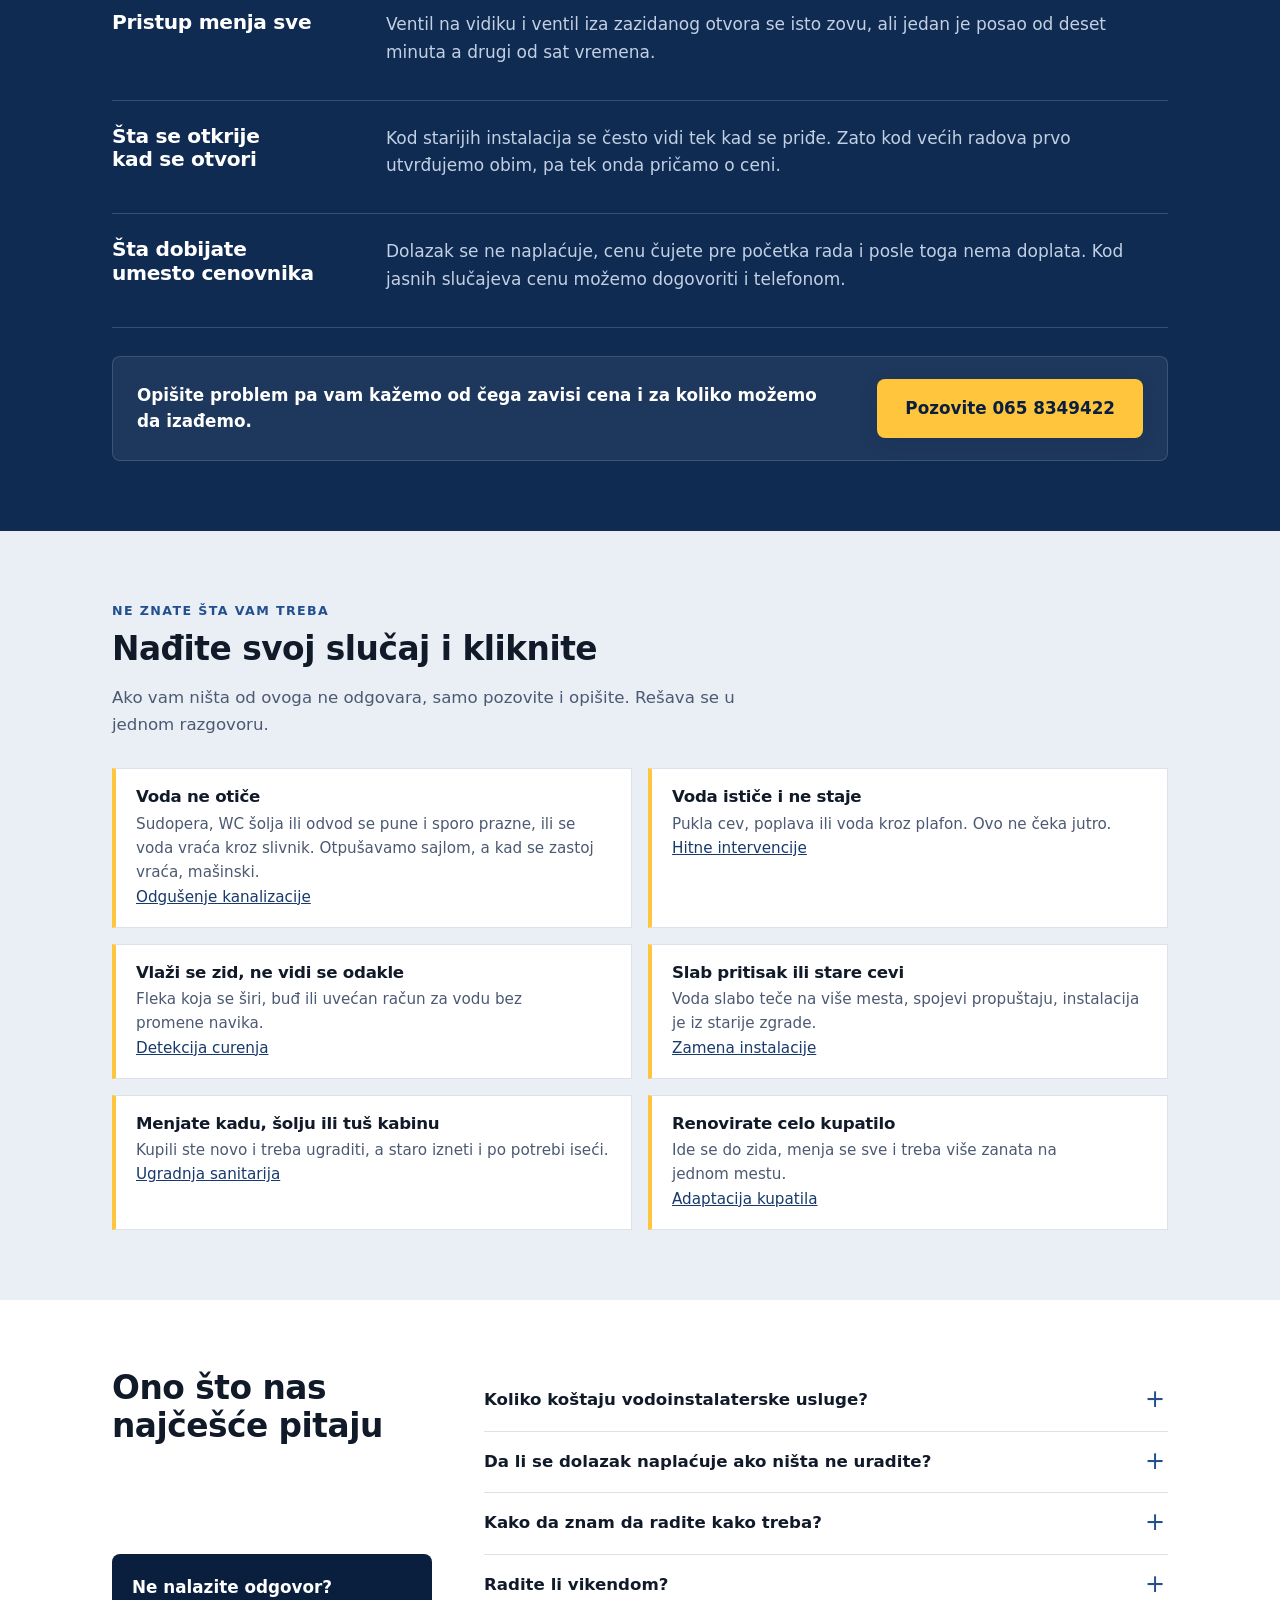
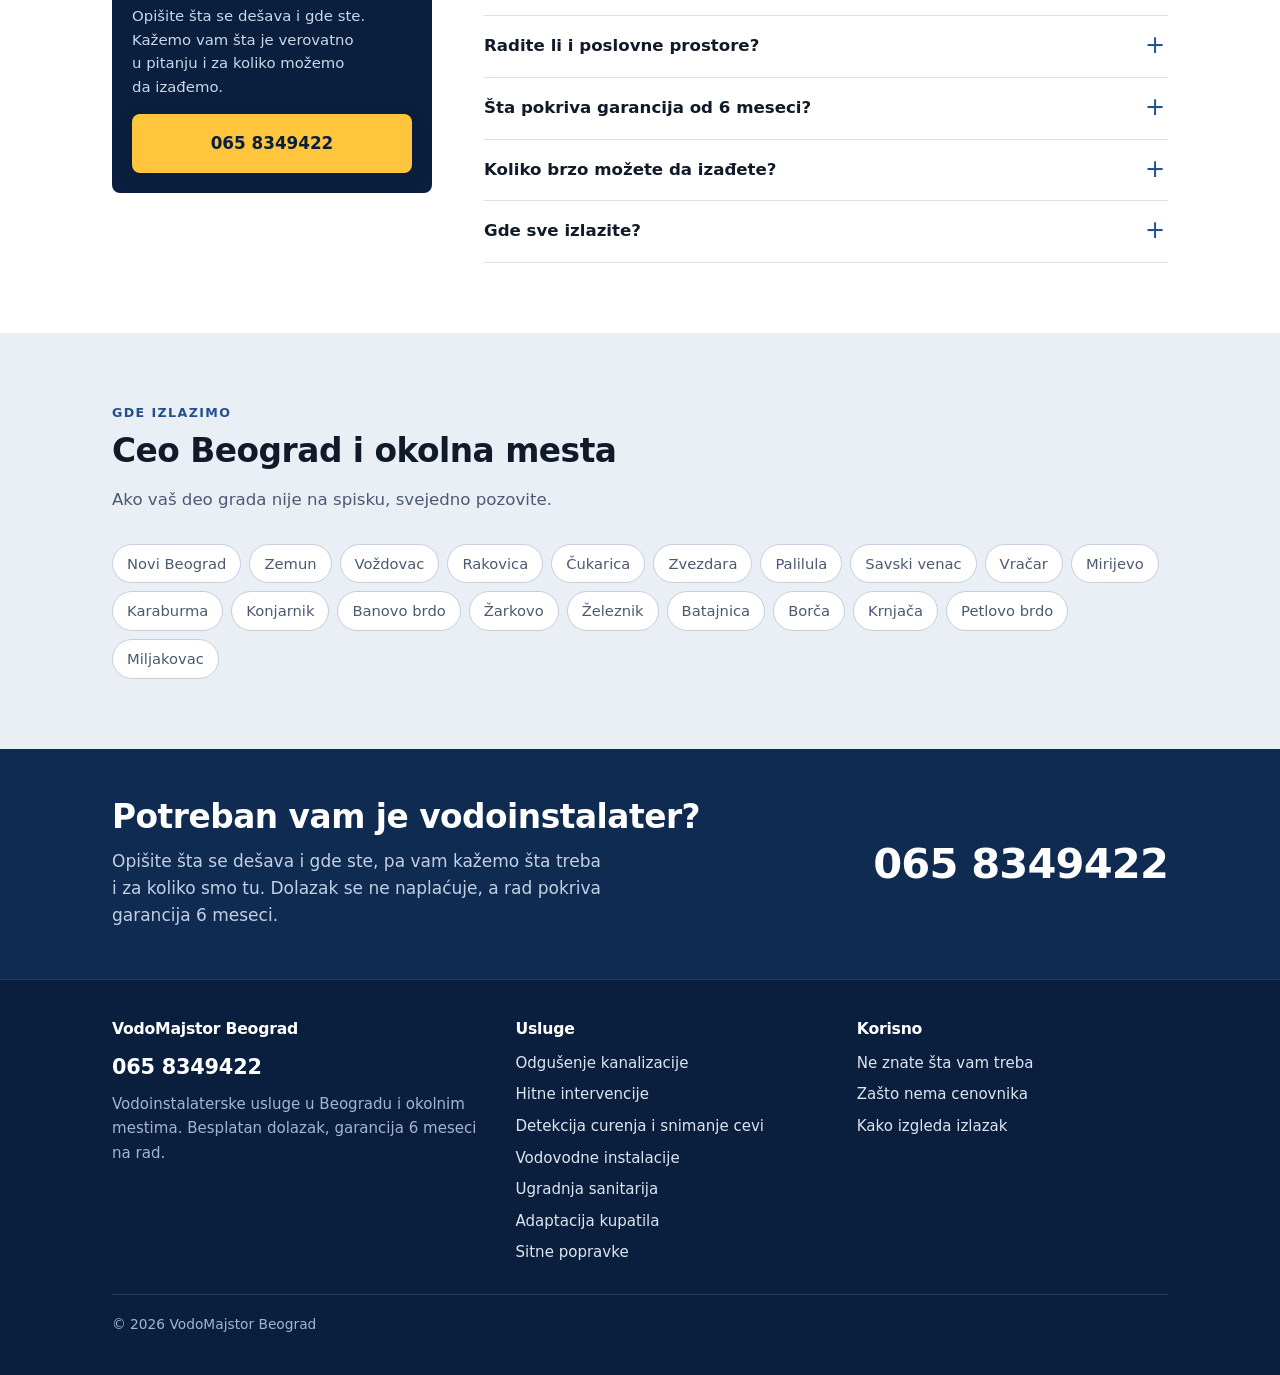
==== commit 7253e416: "Kopija: otpusavanje i ciscenje ubaceni tamo gde rec pripada Najjaca kljucna rec u nalogu je otpusava" ====
--- a/index.html
+++ b/index.html
@@ -330,7 +330,7 @@
       <div class="warn">
         <div class="warn__item">
           <h3>Voda ne otiče</h3>
-          <p>Sudopera, WC šolja ili odvod se pune i sporo prazne, ili se voda vraća kroz slivnik.<br><a href="/odgusenje-kanalizacije/">Odgušenje kanalizacije</a></p>
+          <p>Sudopera, WC šolja ili odvod se pune i sporo prazne, ili se voda vraća kroz slivnik. Otpušavamo sajlom, a kad se zastoj vraća, mašinski.<br><a href="/odgusenje-kanalizacije/">Odgušenje kanalizacije</a></p>
         </div>
         <div class="warn__item">
           <h3>Voda ističe i ne staje</h3>
@@ -396,7 +396,7 @@
           <details>
             <summary>Radite li i poslovne prostore?</summary>
             <div class="faq__a">
-              <p>Da, stanove, kuće i lokale. Kod lokala se radovi obično dogovaraju van radnog vremena, da prostor ne stoji zatvoren duže nego što mora.</p>
+              <p>Da, stanove, kuće i lokale. Kod lokala se radovi obično dogovaraju van radnog vremena, da prostor ne stoji zatvoren duže nego što mora. U ugostiteljstvu je najčešći posao čišćenje zamašćenih odvoda, koje se radi mašinski.</p>
             </div>
           </details>
 
